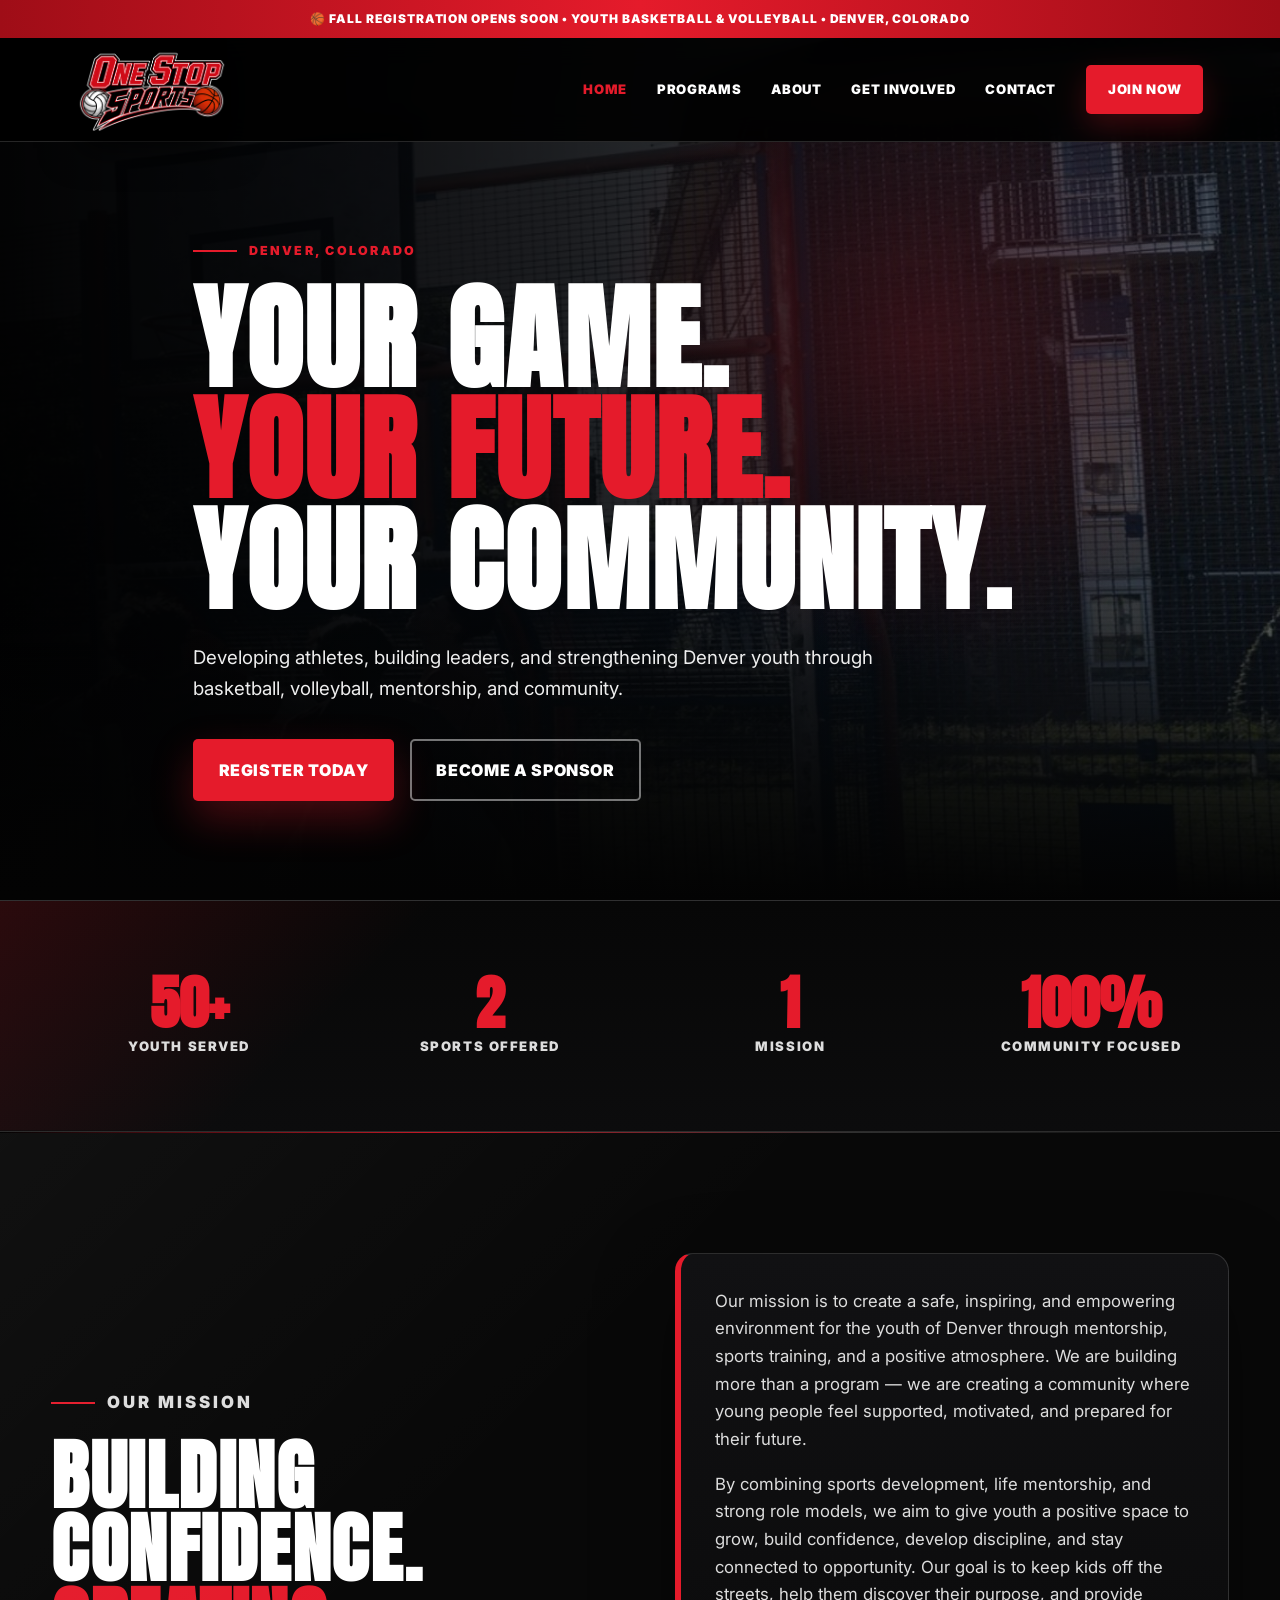
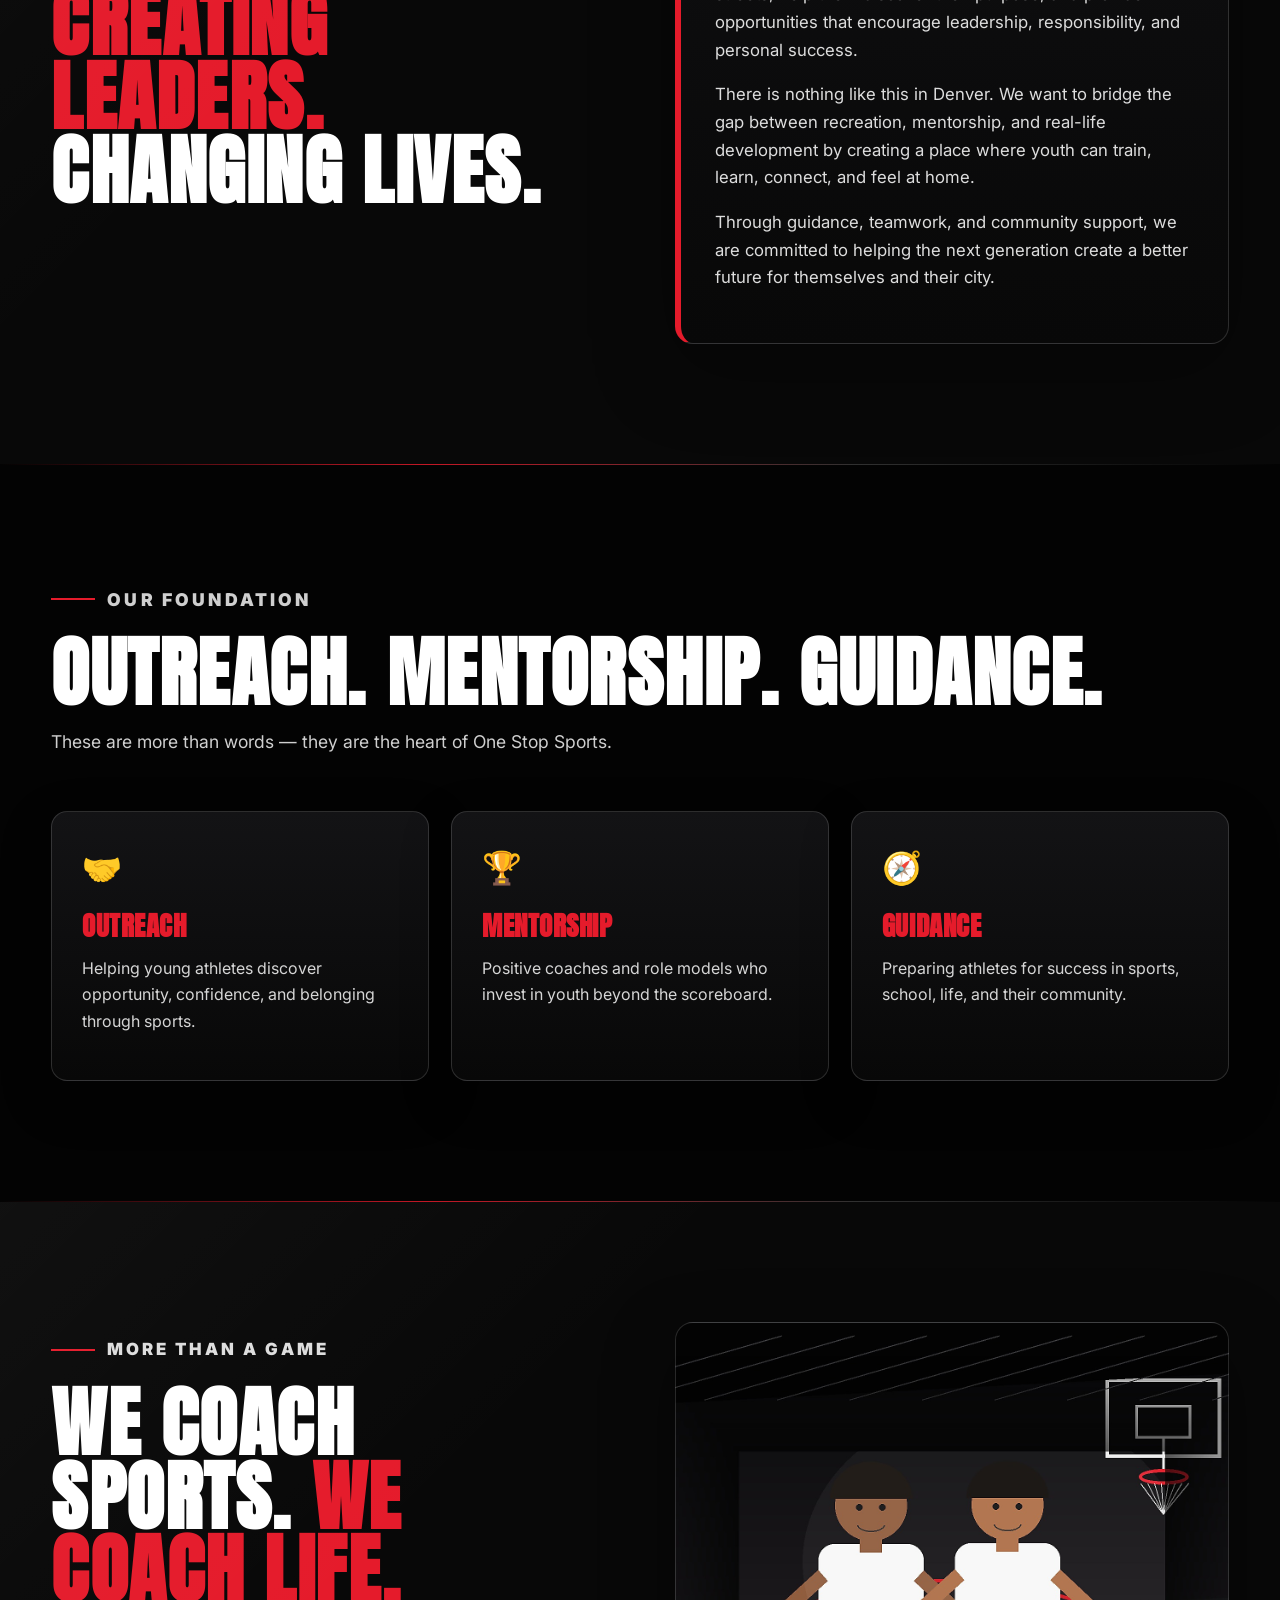
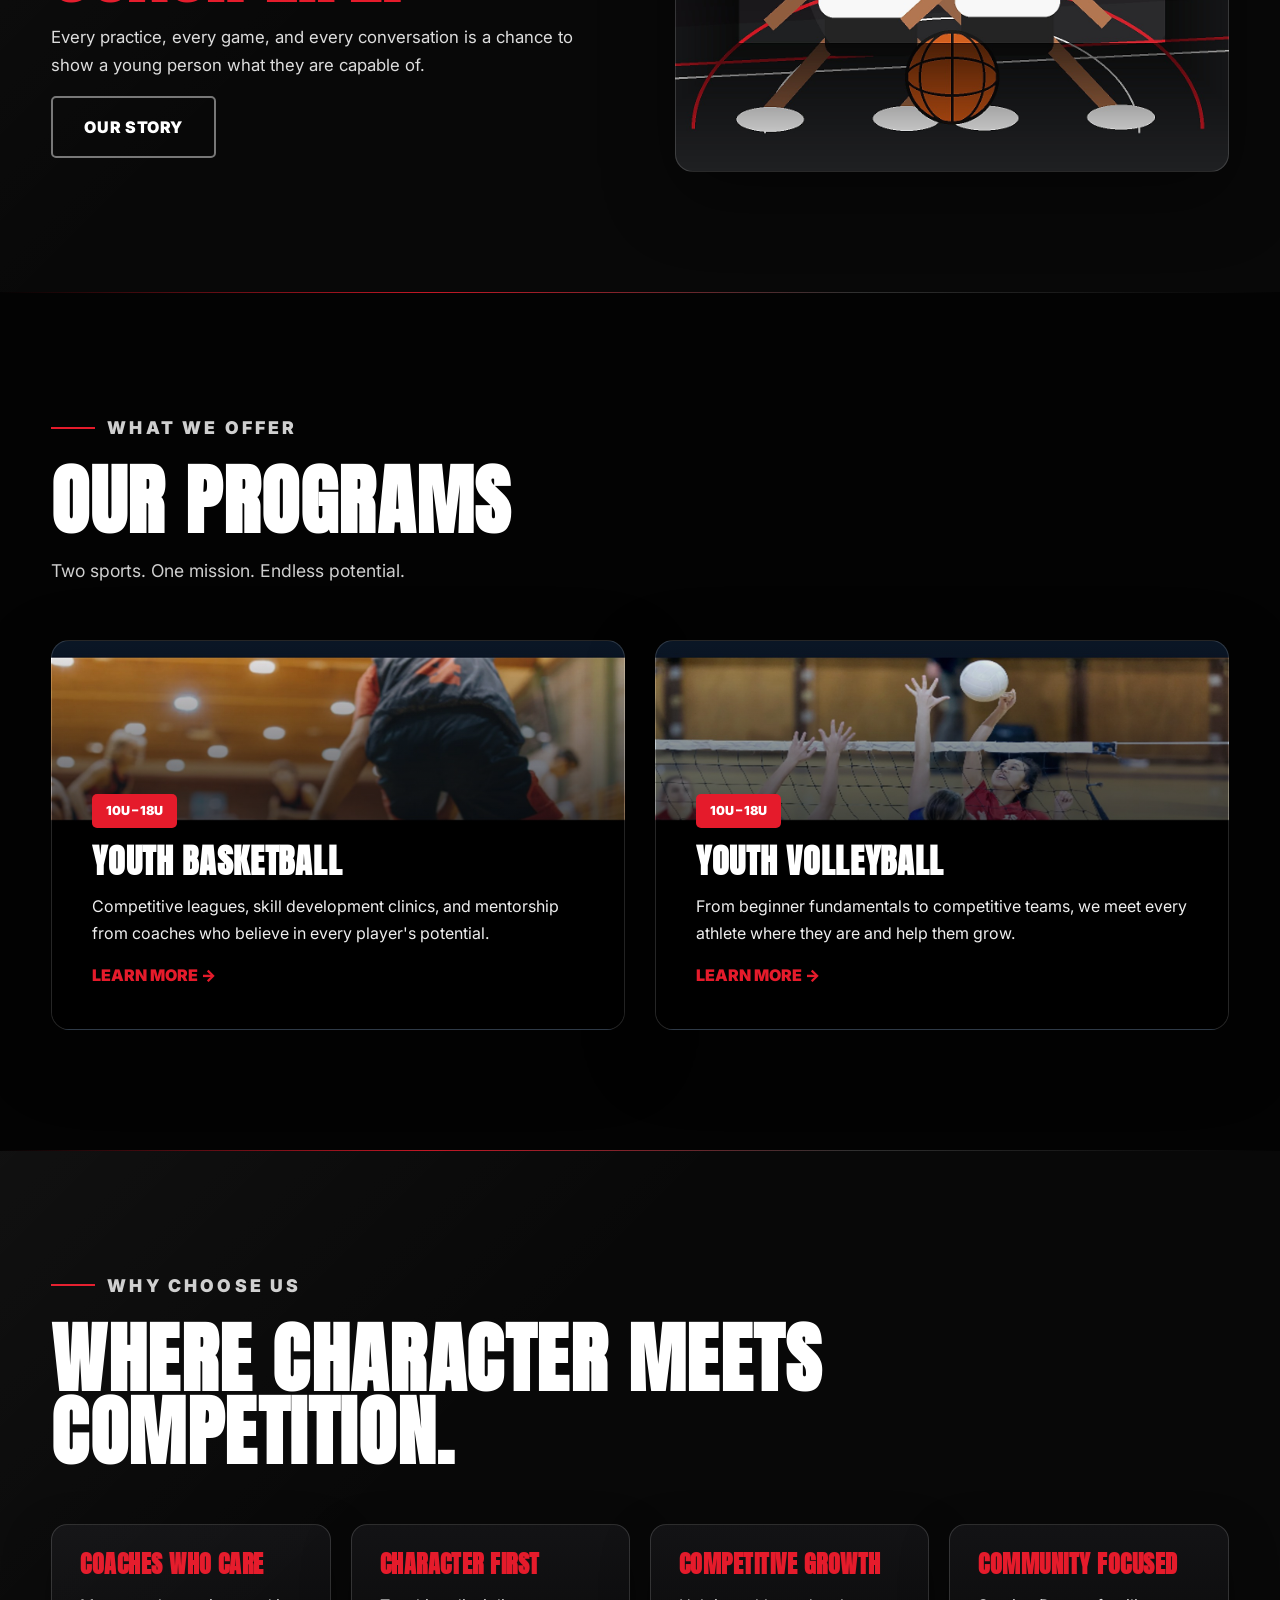
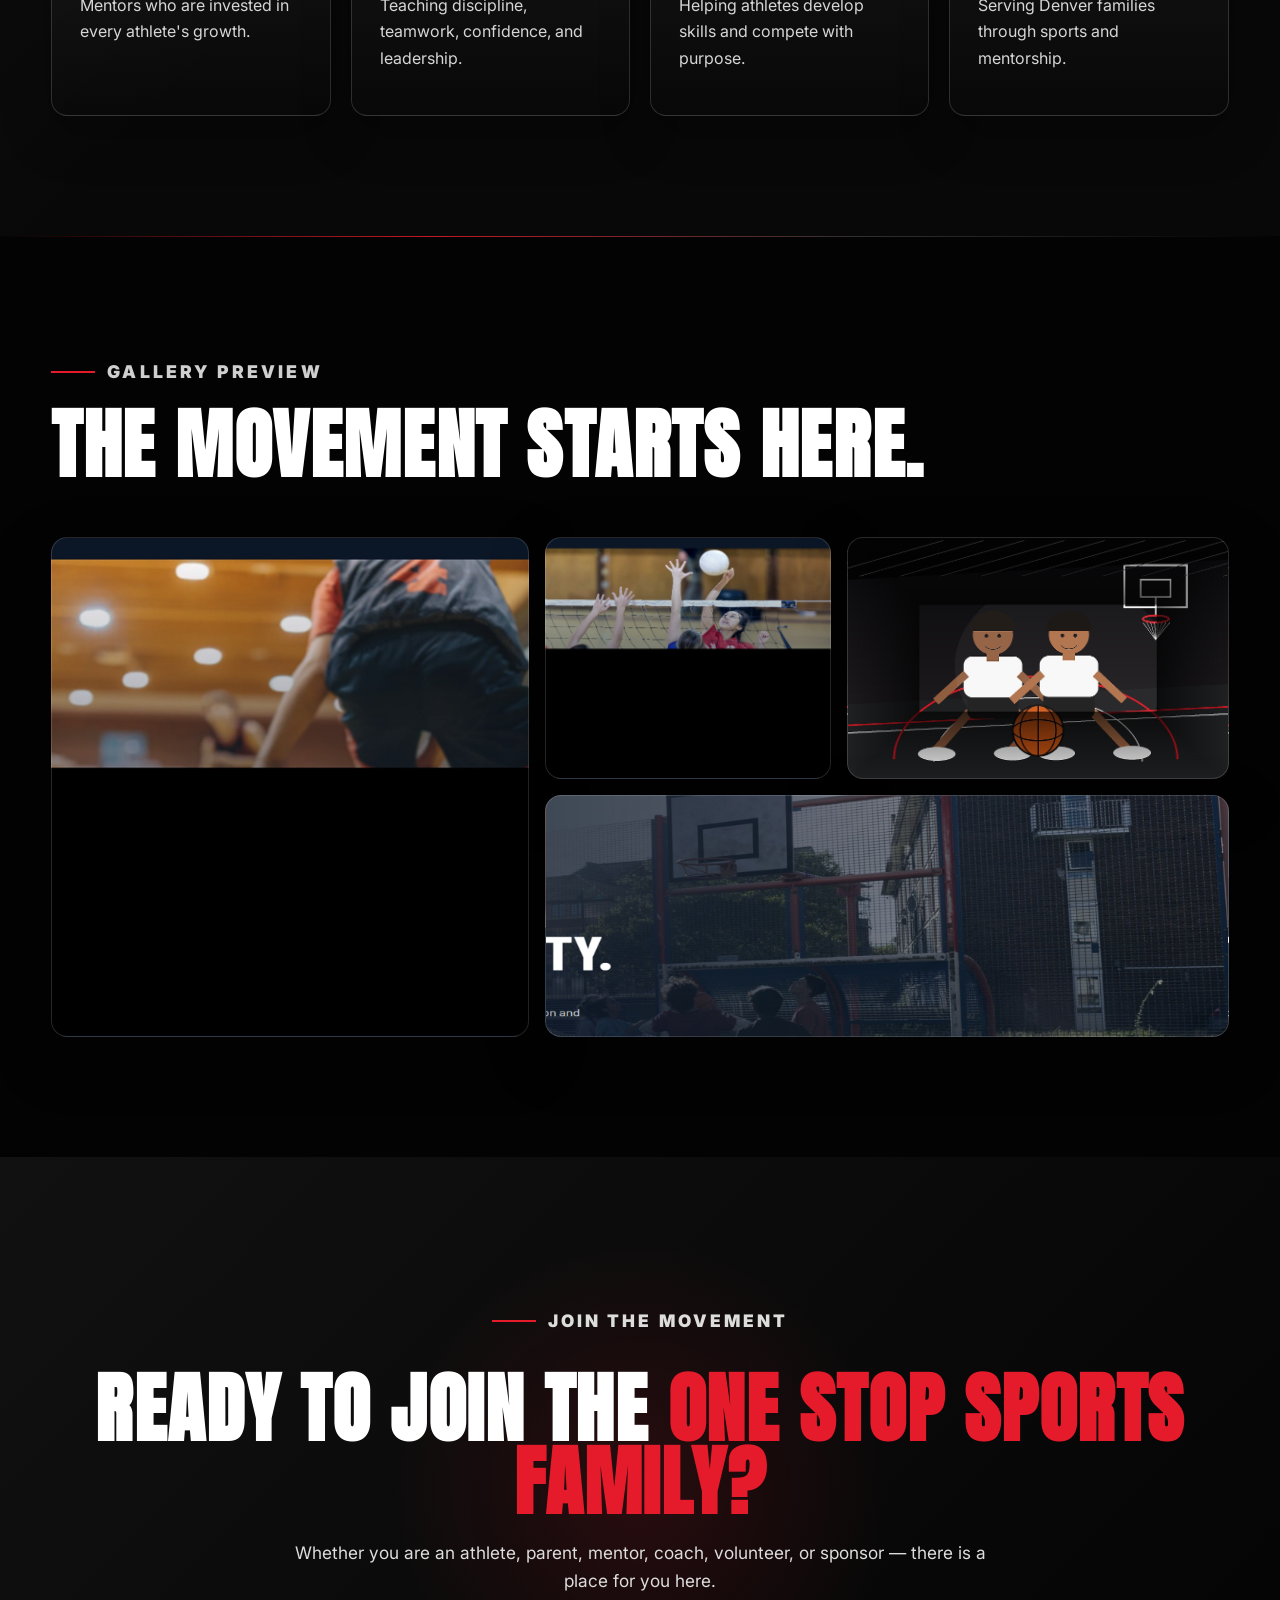
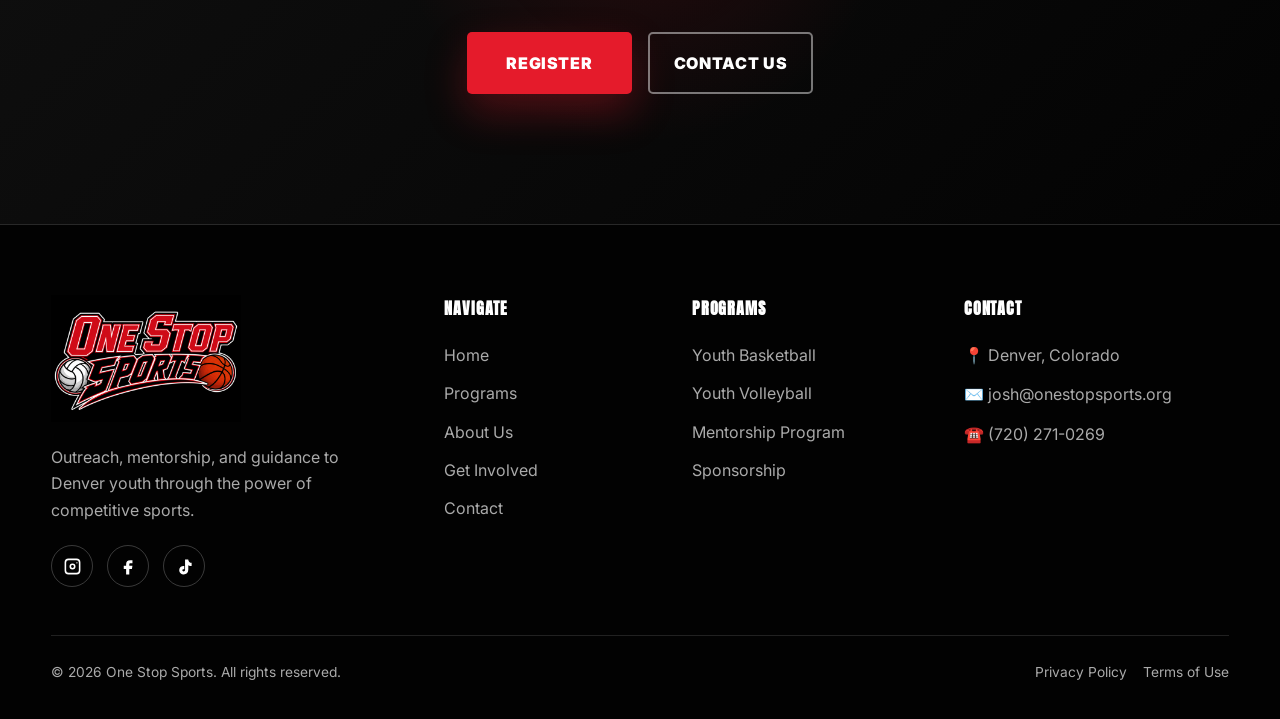
==== index.html @ 7d8856ba "Add files via upload" ====
<!doctype html><html lang="en"><head><meta charset="utf-8"><meta name="viewport" content="width=device-width,initial-scale=1"><title>One Stop Sports | Denver Youth Basketball & Volleyball</title><meta name="description" content="One Stop Sports empowers Denver youth through basketball, volleyball, mentorship, and community."><link rel="stylesheet" href="css/styles.css"></head><body><div class="announce">🏀 Fall registration opens soon • Youth basketball & volleyball • Denver, Colorado</div>
<header class="header"><a class="logo" href="index.html"><img src="./assets/logo.png" alt="One Stop Sports logo"></a><button class="menu" aria-label="Open menu">☰</button><nav class="nav"><a class="active" href="index.html">Home</a><a class="" href="programs.html">Programs</a><a class="" href="about.html">About</a><a class="" href="get-involved.html">Get Involved</a><a class="" href="contact.html">Contact</a><a class="join" href="get-involved.html">Join Now</a></nav></header><main>
<section class="hero"><div class="container hero-content reveal"><p class="eyebrow">Denver, Colorado</p><h1>Your Game.<br><span>Your Future.</span><br>Your Community.</h1><p class="lead">Developing athletes, building leaders, and strengthening Denver youth through basketball, volleyball, mentorship, and community.</p><div class="btns"><a class="btn red" href="get-involved.html">Register Today</a><a class="btn dark" href="get-involved.html">Become a Sponsor</a></div></div></section>
<section class="depth-band"><div class="container stats-grid"><div class="stat"><strong>50+</strong><span>Youth Served</span></div><div class="stat"><strong>2</strong><span>Sports Offered</span></div><div class="stat"><strong>1</strong><span>Mission</span></div><div class="stat"><strong>100%</strong><span>Community Focused</span></div></div></section><div class="section-divider"></div>
<section class="section alt"><div class="container split"><div class="reveal"><p class="eyebrow">Our Mission</p><h2>Building confidence. <span>Creating leaders.</span> Changing lives.</h2></div><div class="mission-box reveal"><p>Our mission is to create a safe, inspiring, and empowering environment for the youth of Denver through mentorship, sports training, and a positive atmosphere. We are building more than a program — we are creating a community where young people feel supported, motivated, and prepared for their future.</p><p>By combining sports development, life mentorship, and strong role models, we aim to give youth a positive space to grow, build confidence, develop discipline, and stay connected to opportunity. Our goal is to keep kids off the streets, help them discover their purpose, and provide opportunities that encourage leadership, responsibility, and personal success.</p><p>There is nothing like this in Denver. We want to bridge the gap between recreation, mentorship, and real-life development by creating a place where youth can train, learn, connect, and feel at home.</p><p>Through guidance, teamwork, and community support, we are committed to helping the next generation create a better future for themselves and their city.</p></div></div></section><div class="section-divider"></div>
<section class="section"><div class="container"><div class="section-head reveal"><p class="eyebrow">Our Foundation</p><h2>Outreach. Mentorship. Guidance.</h2><p>These are more than words — they are the heart of One Stop Sports.</p></div><div class="values"><div class="value reveal"><div class="icon">🤝</div><h3>Outreach</h3><p>Helping young athletes discover opportunity, confidence, and belonging through sports.</p></div><div class="value reveal"><div class="icon">🏆</div><h3>Mentorship</h3><p>Positive coaches and role models who invest in youth beyond the scoreboard.</p></div><div class="value reveal"><div class="icon">🧭</div><h3>Guidance</h3><p>Preparing athletes for success in sports, school, life, and their community.</p></div></div></div></section><div class="section-divider"></div>
<section class="section alt"><div class="container split"><div class="reveal"><p class="eyebrow">More Than A Game</p><h2>We coach sports. <span>We coach life.</span></h2><p>Every practice, every game, and every conversation is a chance to show a young person what they are capable of.</p><a class="btn dark" href="about.html">Our Story</a></div><div class="photo-wrap reveal"><div class="photo"></div></div></div></section><div class="section-divider"></div>
<section class="section"><div class="container"><div class="section-head reveal"><p class="eyebrow">What We Offer</p><h2>Our Programs</h2><p>Two sports. One mission. Endless potential.</p></div><div class="cards"><article class="card basketball reveal"><div class="card-content"><span class="badge">10U – 18U</span><h3>Youth Basketball</h3><p>Competitive leagues, skill development clinics, and mentorship from coaches who believe in every player's potential.</p><a href="programs.html">Learn More →</a></div></article><article class="card volleyball reveal"><div class="card-content"><span class="badge">10U – 18U</span><h3>Youth Volleyball</h3><p>From beginner fundamentals to competitive teams, we meet every athlete where they are and help them grow.</p><a href="programs.html">Learn More →</a></div></article></div></div></section><div class="section-divider"></div>
<section class="section alt"><div class="container"><div class="section-head reveal"><p class="eyebrow">Why Choose Us</p><h2>Where character meets competition.</h2></div><div class="grid4"><div class="info reveal"><h3>Coaches Who Care</h3><p>Mentors who are invested in every athlete's growth.</p></div><div class="info reveal"><h3>Character First</h3><p>Teaching discipline, teamwork, confidence, and leadership.</p></div><div class="info reveal"><h3>Competitive Growth</h3><p>Helping athletes develop skills and compete with purpose.</p></div><div class="info reveal"><h3>Community Focused</h3><p>Serving Denver families through sports and mentorship.</p></div></div></div></section><div class="section-divider"></div>
<section class="section"><div class="container"><div class="section-head reveal"><p class="eyebrow">Gallery Preview</p><h2>The movement starts here.</h2></div><div class="gallery reveal"><div></div><div></div><div></div><div></div></div></div></section>
<section class="cta"><div class="container reveal"><p class="eyebrow" style="justify-content:center">Join The Movement</p><h2>Ready to join the <span>One Stop Sports family?</span></h2><p>Whether you are an athlete, parent, mentor, coach, volunteer, or sponsor — there is a place for you here.</p><div class="btns" style="justify-content:center"><a class="btn red" href="get-involved.html">Register</a><a class="btn dark" href="contact.html">Contact Us</a></div></div></section>
</main><footer><div class="container"><div class="footer-top"><div><img class="footer-logo" src="./assets/logo.png" alt="One Stop Sports logo"><p>Outreach, mentorship, and guidance to Denver youth through the power of competitive sports.</p><div class="socials"><a href="#" aria-label="Instagram"><svg viewBox="0 0 24 24"><path d="M7 2h10a5 5 0 0 1 5 5v10a5 5 0 0 1-5 5H7a5 5 0 0 1-5-5V7a5 5 0 0 1 5-5zm0 2a3 3 0 0 0-3 3v10a3 3 0 0 0 3 3h10a3 3 0 0 0 3-3V7a3 3 0 0 0-3-3H7zm5 4.2A3.8 3.8 0 1 1 12 15.8 3.8 3.8 0 0 1 12 8.2zm0 2A1.8 1.8 0 1 0 12 13.8 1.8 1.8 0 0 0 12 10.2zM17.6 6.5a.9.9 0 1 1-.9.9.9.9 0 0 1 .9-.9z"/></svg></a><a href="#" aria-label="Facebook"><svg viewBox="0 0 24 24"><path d="M14 8h3V4h-3c-3.3 0-5 2-5 5v2H6v4h3v7h4v-7h3.3l.7-4h-4V9c0-.7.3-1 1-1z"/></svg></a><a href="#" aria-label="TikTok"><svg viewBox="0 0 24 24"><path d="M16.7 3c.4 2.6 1.9 4.1 4.3 4.4v4.1a8.6 8.6 0 0 1-4.2-1.1v5.8c0 3.7-2.5 5.8-5.8 5.8-3.1 0-5.7-2.1-5.7-5.3 0-3.6 3-5.6 6.4-5.2v4.1c-1.3-.4-2.4.2-2.4 1.2 0 .9.7 1.4 1.6 1.4 1 0 1.8-.5 1.8-2.1V3h4z"/></svg></a></div></div><div><h4 class="footer-title">Navigate</h4><div class="footer-links"><a href="index.html">Home</a><a href="programs.html">Programs</a><a href="about.html">About Us</a><a href="get-involved.html">Get Involved</a><a href="contact.html">Contact</a></div></div><div><h4 class="footer-title">Programs</h4><div class="footer-links"><a href="programs.html">Youth Basketball</a><a href="programs.html">Youth Volleyball</a><a href="programs.html">Mentorship Program</a><a href="get-involved.html">Sponsorship</a></div></div><div class="footer-contact"><h4 class="footer-title">Contact</h4><p>📍 Denver, Colorado</p><p>✉️ <a href="mailto:josh@onestopsports.org">josh@onestopsports.org</a></p><p>☎️ <a href="tel:7202710269">(720) 271-0269</a></p></div></div><div class="footer-bottom"><span>© 2026 One Stop Sports. All rights reserved.</span><span>Privacy Policy &nbsp;&nbsp; Terms of Use</span></div></div></footer><script src="js/main.js"></script></body></html>
---- css/styles.css ----
@import url('https://fonts.googleapis.com/css2?family=Anton&family=Inter:wght@400;500;700;800;900&display=swap');
:root{--black:#030303;--deep:#070707;--panel:#101011;--red:#e51b2b;--red-dark:#9f0d17;--white:#fff;--muted:#cfcfcf;--line:rgba(255,255,255,.15)}
*{box-sizing:border-box}html{scroll-behavior:smooth}body{margin:0;background:var(--black);color:var(--white);font-family:Inter,Arial,sans-serif;line-height:1.65}a{text-decoration:none;color:inherit}img{max-width:100%;display:block}.container{width:min(1180px,92%);margin:auto}
.announce{position:fixed;top:0;left:0;right:0;z-index:120;height:38px;background:linear-gradient(90deg,var(--red-dark),var(--red),var(--red-dark));color:#fff;display:flex;align-items:center;justify-content:center;font-weight:900;text-transform:uppercase;font-size:.75rem;letter-spacing:.08em}
.header{position:fixed;top:38px;left:0;right:0;z-index:100;min-height:104px;display:flex;align-items:center;justify-content:space-between;padding:0 6%;background:rgba(0,0,0,.90);border-bottom:1px solid var(--line);backdrop-filter:blur(14px)}
.logo img{height:100px;width:auto;object-fit:contain;filter:drop-shadow(0 8px 18px rgba(0,0,0,.75))}.nav{display:flex;gap:30px;align-items:center;text-transform:uppercase;font-weight:900;font-size:.82rem;letter-spacing:.05em}.nav a:hover,.nav a.active{color:var(--red)}.nav .join{background:var(--red);padding:14px 22px;border-radius:5px;color:#fff;box-shadow:0 12px 30px rgba(229,27,43,.25)}.nav .join:hover{background:#fff;color:#000}.menu{display:none;background:transparent;color:#fff;border:0;font-size:32px}
.hero{min-height:100vh;position:relative;display:flex;align-items:center;overflow:hidden;background:linear-gradient(90deg,rgba(0,0,0,.96) 0%,rgba(0,0,0,.74) 43%,rgba(0,0,0,.30) 100%),url('../assets/hero.jpg') center/cover;padding-top:142px}.hero:after{content:"";position:absolute;left:0;right:0;bottom:0;height:34%;background:linear-gradient(transparent,#030303)}.hero:before{content:"";position:absolute;inset:0;background:radial-gradient(circle at 72% 38%,rgba(229,27,43,.18),transparent 30%)}.hero-content{position:relative;z-index:1;max-width:895px}
.eyebrow{display:flex;align-items:center;gap:12px;color:var(--red);font-weight:900;letter-spacing:.18em;text-transform:uppercase;font-size:.78rem;margin:0 0 22px}.eyebrow:before{content:"";width:44px;height:2px;background:var(--red)}h1,h2,h3{font-family:Anton,Impact,sans-serif;text-transform:uppercase;line-height:.96;margin:0;letter-spacing:.02em}h1{font-size:clamp(4.2rem,9vw,9rem)}h1 span,h2 span{color:var(--red)}h2{font-size:clamp(3rem,6vw,5.6rem)}h3{font-size:2.15rem}.lead{font-size:1.17rem;color:#eee;max-width:680px;margin:28px 0 34px}
.btns{display:flex;gap:16px;flex-wrap:wrap}.btn{display:inline-flex;align-items:center;justify-content:center;text-transform:uppercase;font-weight:900;letter-spacing:.04em;padding:16px 24px;border-radius:5px;border:2px solid transparent;min-width:165px;transition:.22s}.btn.red{background:var(--red);box-shadow:0 18px 42px rgba(229,27,43,.30)}.btn.red:hover{background:white;color:black;transform:translateY(-3px)}.btn.dark{border-color:rgba(255,255,255,.45)}.btn.dark:hover{border-color:var(--red);color:var(--red)}
.depth-band{position:relative;padding:72px 0;background:linear-gradient(180deg,#070707,#0c0c0d);border-top:1px solid var(--line);border-bottom:1px solid var(--line)}.depth-band:before{content:"";position:absolute;left:0;top:0;width:35%;height:100%;background:linear-gradient(135deg,rgba(229,27,43,.16),transparent 65%);clip-path:polygon(0 0,100% 0,72% 100%,0 100%)}.stats-grid{position:relative;display:grid;grid-template-columns:repeat(4,1fr);gap:25px;text-align:center}.stat strong{display:block;color:var(--red);font-family:Anton;font-size:3.7rem;line-height:1}.stat span{text-transform:uppercase;letter-spacing:.12em;font-size:.82rem;font-weight:900;color:#ddd}
.section{position:relative;padding:120px 0}.section.alt{background:#080808}.section.alt:before{content:"";position:absolute;inset:0;background:linear-gradient(135deg,rgba(255,255,255,.035),transparent 38%);pointer-events:none}.section-divider{height:1px;background:linear-gradient(90deg,transparent,rgba(229,27,43,.85),rgba(255,255,255,.18),transparent)}.section-head{margin-bottom:55px}.section-head p{color:var(--muted);font-size:1.1rem}
.mission-box{background:linear-gradient(180deg,#111113,#080808);border:1px solid var(--line);border-left:6px solid var(--red);border-radius:18px;padding:34px;box-shadow:0 25px 80px rgba(0,0,0,.35)}.mission-box p{color:#e6e6e6;margin-top:0}
.values{display:grid;grid-template-columns:repeat(3,1fr);gap:22px}.value{background:linear-gradient(180deg,#131315,#080808);border:1px solid var(--line);border-radius:16px;padding:30px;box-shadow:0 18px 50px rgba(0,0,0,.32);transition:.22s}.value:hover{transform:translateY(-6px);border-color:rgba(229,27,43,.6)}.value .icon{font-size:2rem;margin-bottom:18px}.value h3{font-size:1.7rem;color:var(--red)}.value p{color:#d6d6d6}
.cards{display:grid;grid-template-columns:repeat(2,1fr);gap:30px}.card{min-height:390px;border-radius:18px;overflow:hidden;position:relative;display:flex;align-items:flex-end;border:1px solid var(--line);background-size:cover;background-position:center;transition:.25s;box-shadow:0 24px 70px rgba(0,0,0,.35)}.card:hover{transform:translateY(-8px)}.card:after{content:"";position:absolute;inset:0;background:linear-gradient(180deg,rgba(0,0,0,.05),rgba(0,0,0,.90))}.card-content{position:relative;z-index:1;padding:40px}.badge{display:inline-block;background:var(--red);border-radius:5px;padding:7px 14px;font-weight:900;font-size:.78rem;margin-bottom:16px}.card p{color:#eee}.card a{color:var(--red);font-weight:900;text-transform:uppercase}.basketball{background-image:url('../assets/basketball.jpg')}.volleyball{background-image:url('../assets/volleyball.jpg')}
.split{display:grid;grid-template-columns:1fr 1fr;gap:70px;align-items:center}.split p{color:#ddd;font-size:1.05rem}.photo{min-height:450px;border-radius:18px;border:1px solid var(--line);background:url('../assets/mentorship-youth.jpg') center/cover;box-shadow:0 24px 70px rgba(0,0,0,.42)}.photo-wrap{position:relative}.photo-wrap:before{content:"";position:absolute;inset:-18px 18px 18px -18px;border:2px solid rgba(229,27,43,.45);border-radius:18px;z-index:-1}.grid4{display:grid;grid-template-columns:repeat(4,1fr);gap:20px}.info{background:linear-gradient(180deg,#131315,#080808);border:1px solid var(--line);border-radius:16px;padding:28px;box-shadow:0 18px 50px rgba(0,0,0,.32)}.info h3{font-size:1.5rem;color:var(--red)}.info p{color:#d6d6d6}
.gallery{display:grid;grid-template-columns:1.25fr .75fr 1fr;gap:16px}.gallery div{min-height:240px;background-size:cover;background-position:center;border-radius:16px;border:1px solid var(--line);box-shadow:0 20px 55px rgba(0,0,0,.35)}.gallery div:nth-child(1){background-image:url('../assets/gallery-1.jpg');grid-row:span 2;min-height:500px}.gallery div:nth-child(2){background-image:url('../assets/gallery-2.jpg')}.gallery div:nth-child(3){background-image:url('../assets/gallery-3.jpg')}.gallery div:nth-child(4){background-image:url('../assets/gallery-4.jpg');grid-column:span 2}
.cta{text-align:center;padding:130px 0;background:radial-gradient(circle at 50% 50%,rgba(229,27,43,.14),transparent 35%),linear-gradient(135deg,#111,#030303)}.cta p{max-width:720px;margin:20px auto 36px;color:#ddd;font-size:1.08rem}.contact-grid{display:grid;grid-template-columns:1.1fr .9fr;gap:42px}.contact-card{background:#101010;border:1px solid var(--line);border-radius:16px;padding:34px}.contact-card a{color:var(--red)}
footer{background:#020202;border-top:1px solid var(--line);padding:70px 0 35px;color:#aaa}.footer-top{display:grid;grid-template-columns:1.4fr .8fr .9fr 1.1fr;gap:55px;align-items:start}.footer-logo{width:190px;margin-bottom:22px}.footer-title{font-family:Anton;text-transform:uppercase;color:#fff;letter-spacing:.06em;margin:0 0 20px}.footer-links{display:grid;gap:12px}.footer-links a:hover{color:var(--red)}.socials{display:flex;gap:14px;margin-top:22px}.socials a{width:42px;height:42px;border:1px solid rgba(255,255,255,.22);border-radius:50%;display:grid;place-items:center;color:#fff;transition:.2s}.socials a:hover{background:var(--red);border-color:var(--red);transform:translateY(-3px)}.socials svg{width:19px;height:19px;fill:currentColor}.footer-contact p{margin:0 0 13px}.footer-bottom{border-top:1px solid rgba(255,255,255,.12);margin-top:48px;padding-top:25px;display:flex;justify-content:space-between;gap:20px;flex-wrap:wrap;font-size:.86rem}
.page-hero{padding:210px 0 95px;background:linear-gradient(135deg,#0b0b0c,#030303);border-bottom:1px solid var(--line)}.page-hero p{color:#ddd;max-width:760px}.reveal{opacity:0;transform:translateY(28px);transition:.7s}.reveal.show{opacity:1;transform:none}
@media(max-width:950px){.announce{font-size:.63rem;padding:0 10px;text-align:center}.header{top:38px;height:90px;min-height:90px;padding:0 5%}.logo img{height:82px}.menu{display:block}.nav{display:none;position:absolute;top:90px;left:0;right:0;background:#050505;border-bottom:1px solid var(--line);padding:24px 6%;flex-direction:column;align-items:flex-start}.nav.open{display:flex}h1{font-size:4rem}.hero{min-height:92vh;padding-top:128px}.hero-content{padding-top:30px}.stats-grid,.cards,.split,.values,.grid4,.contact-grid,.footer-top,.gallery{grid-template-columns:1fr}.gallery div:nth-child(1),.gallery div:nth-child(4){grid-row:auto;grid-column:auto;min-height:260px}.section{padding:86px 0}.footer-top{gap:32px}.footer-logo{width:170px}}
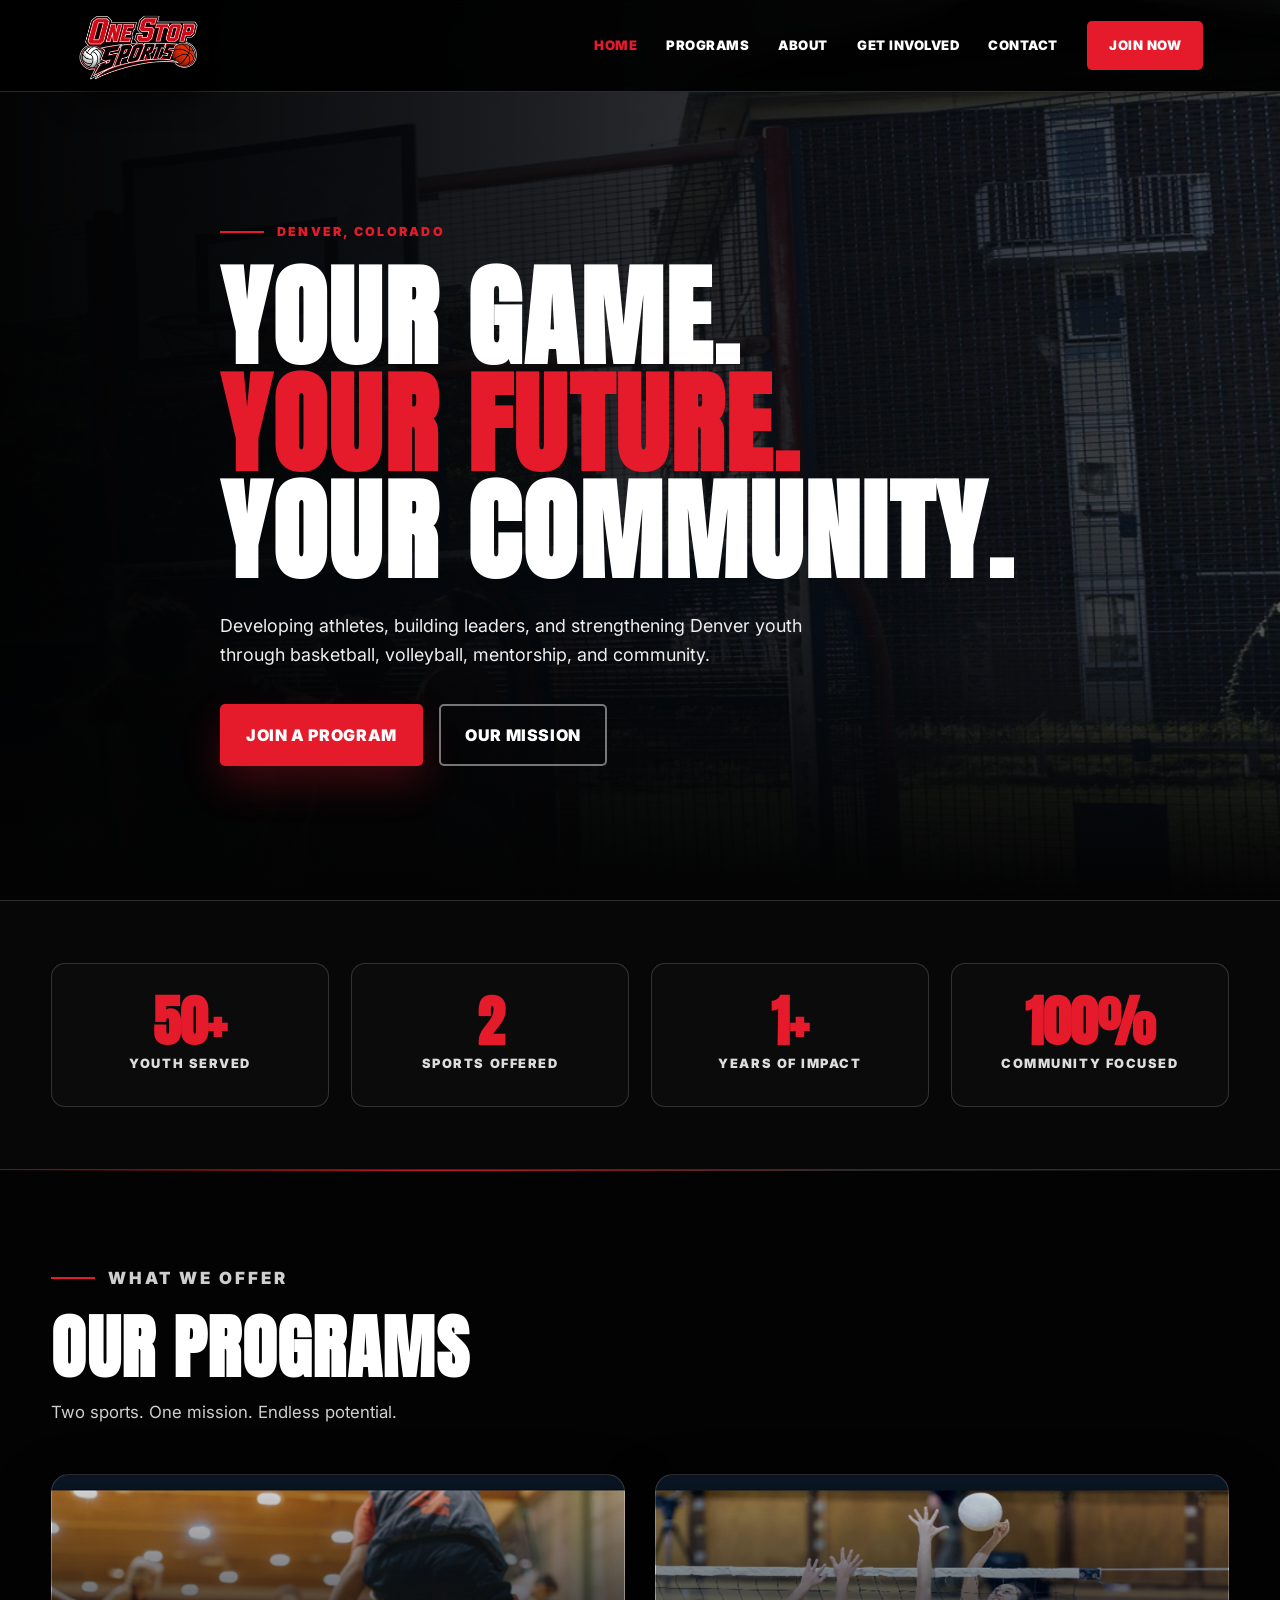
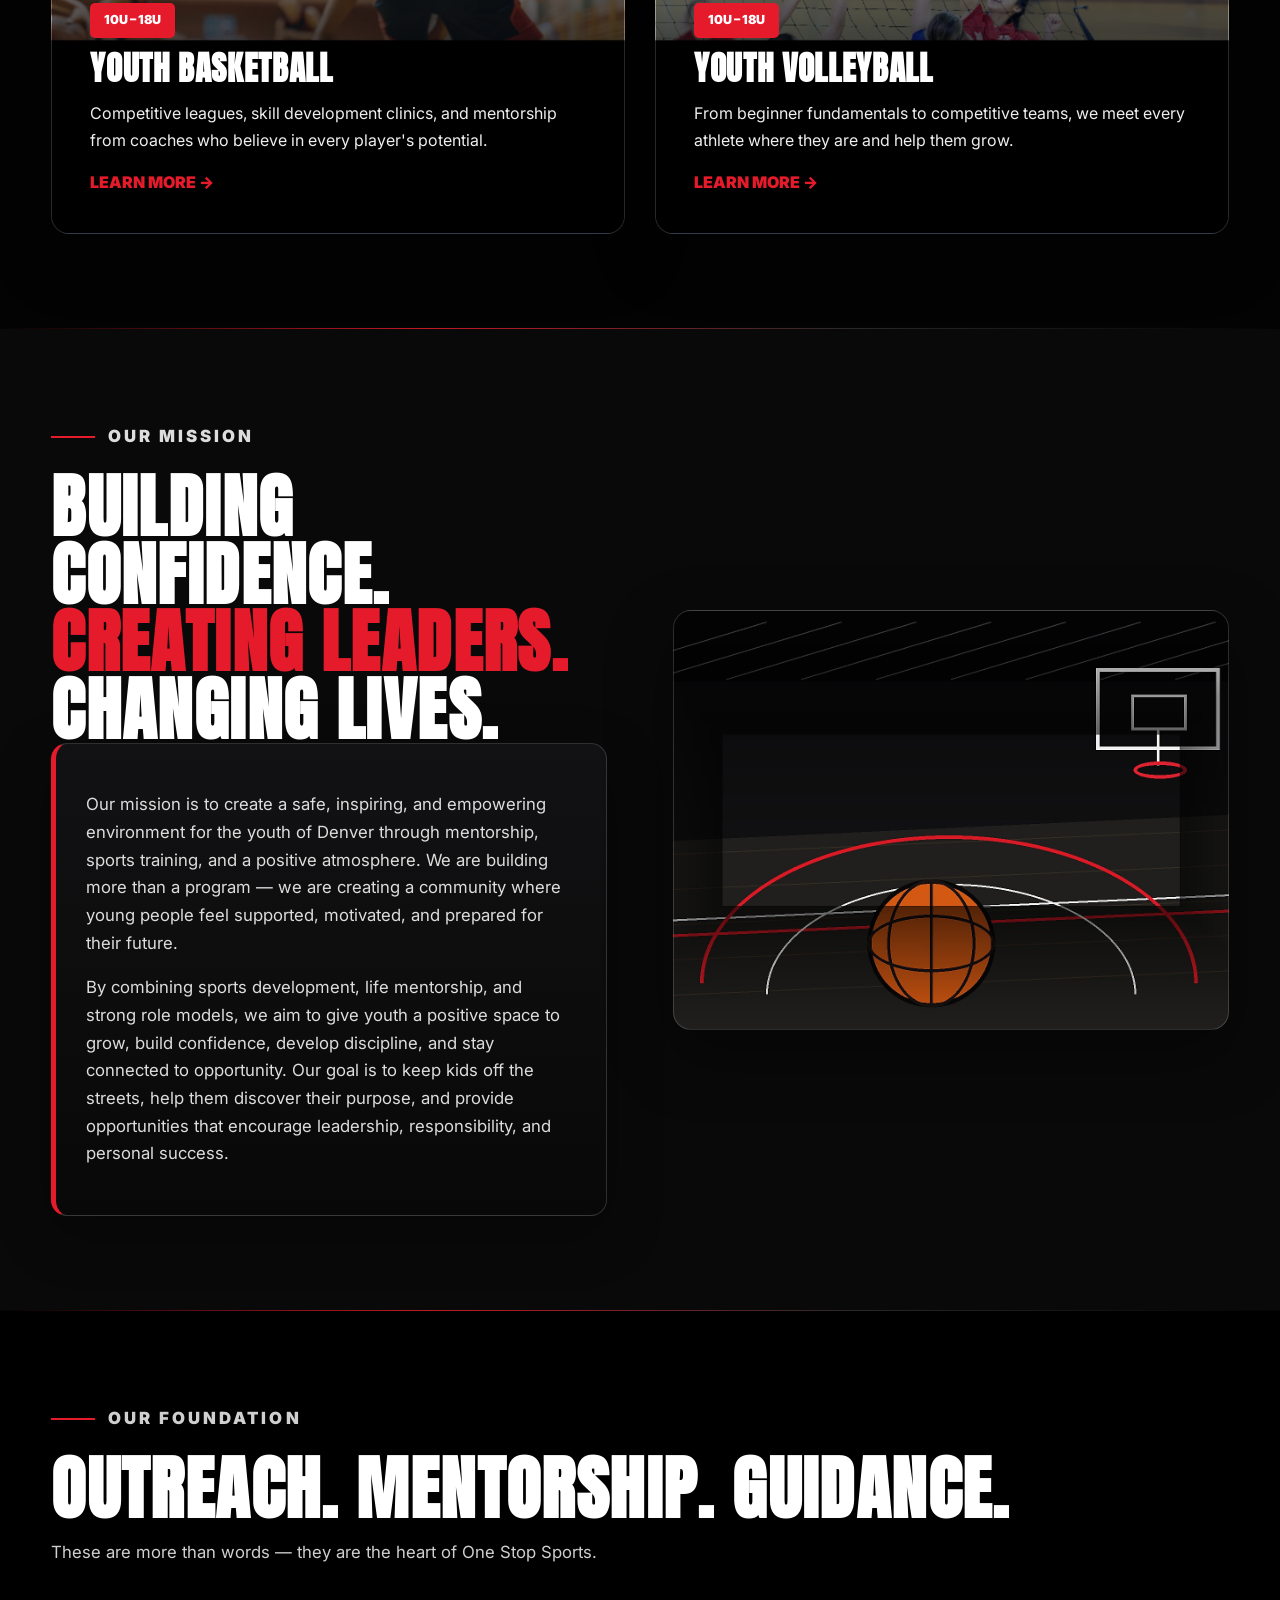
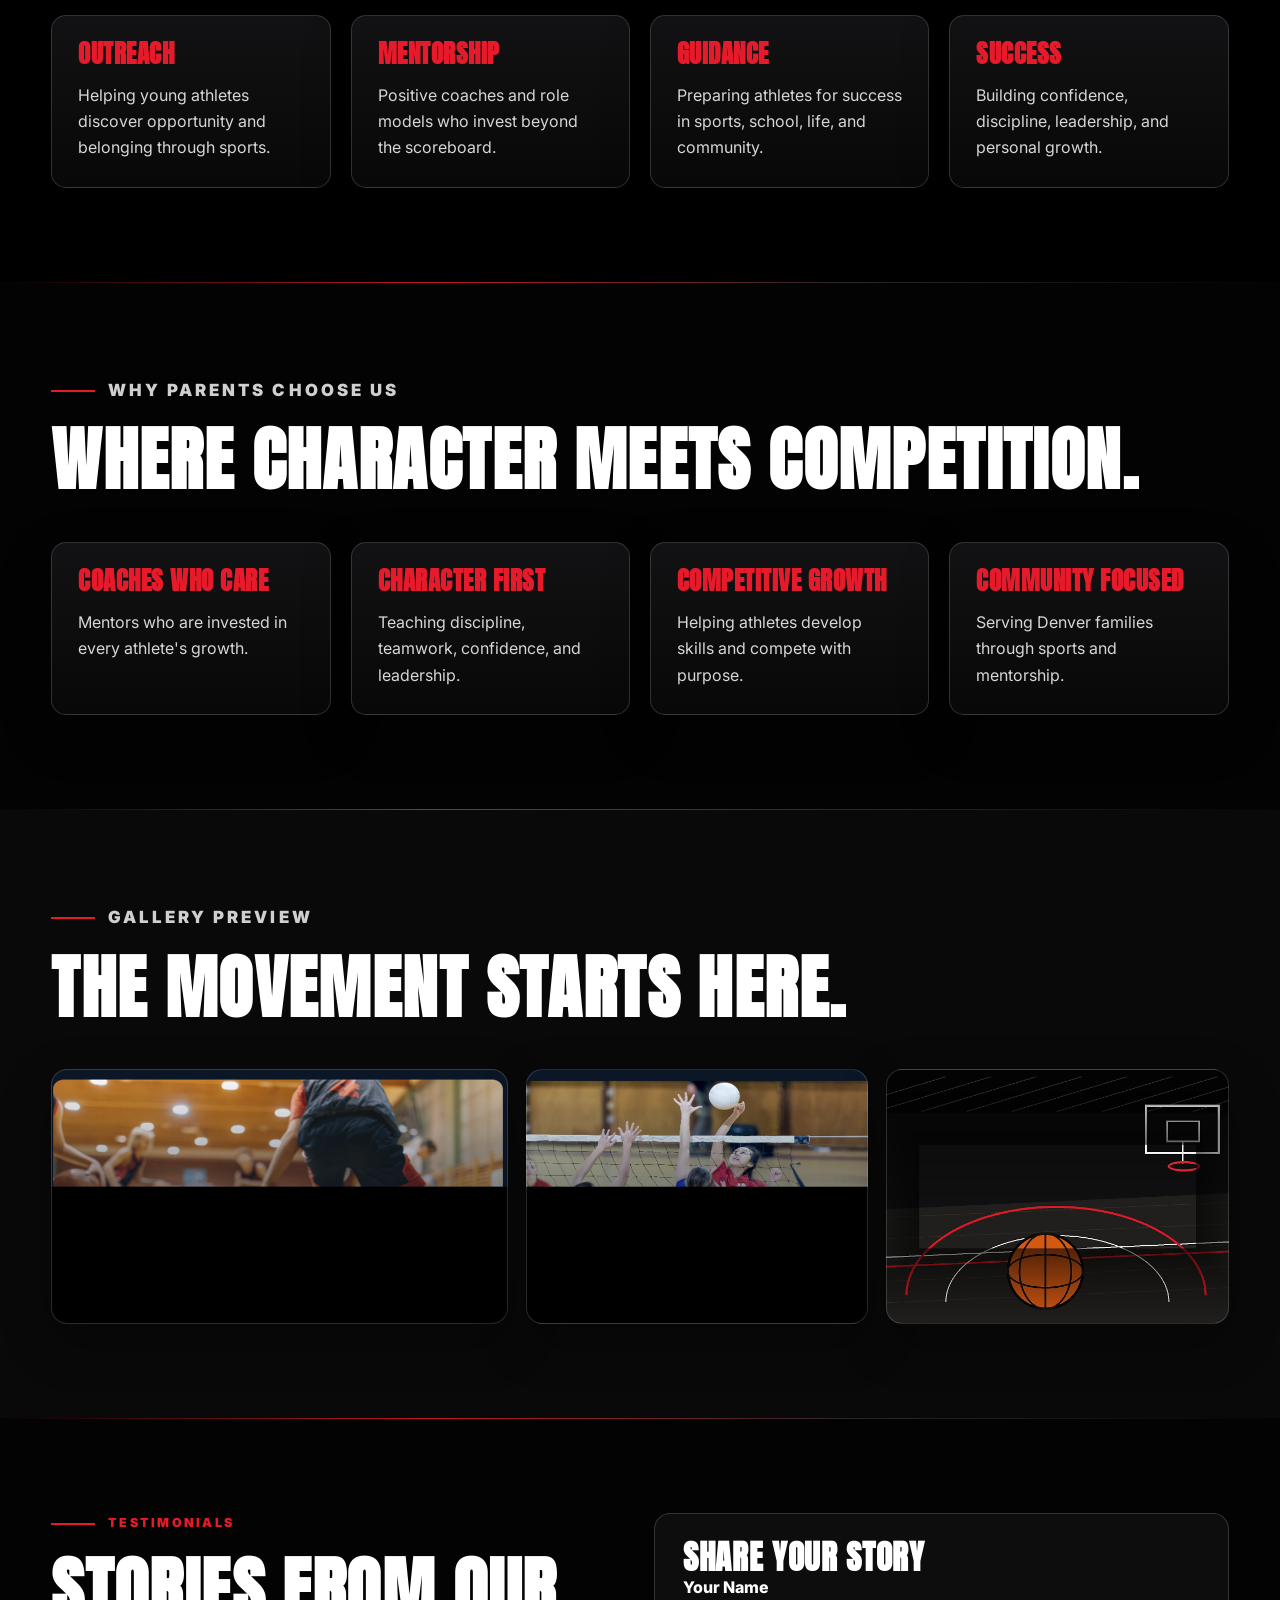
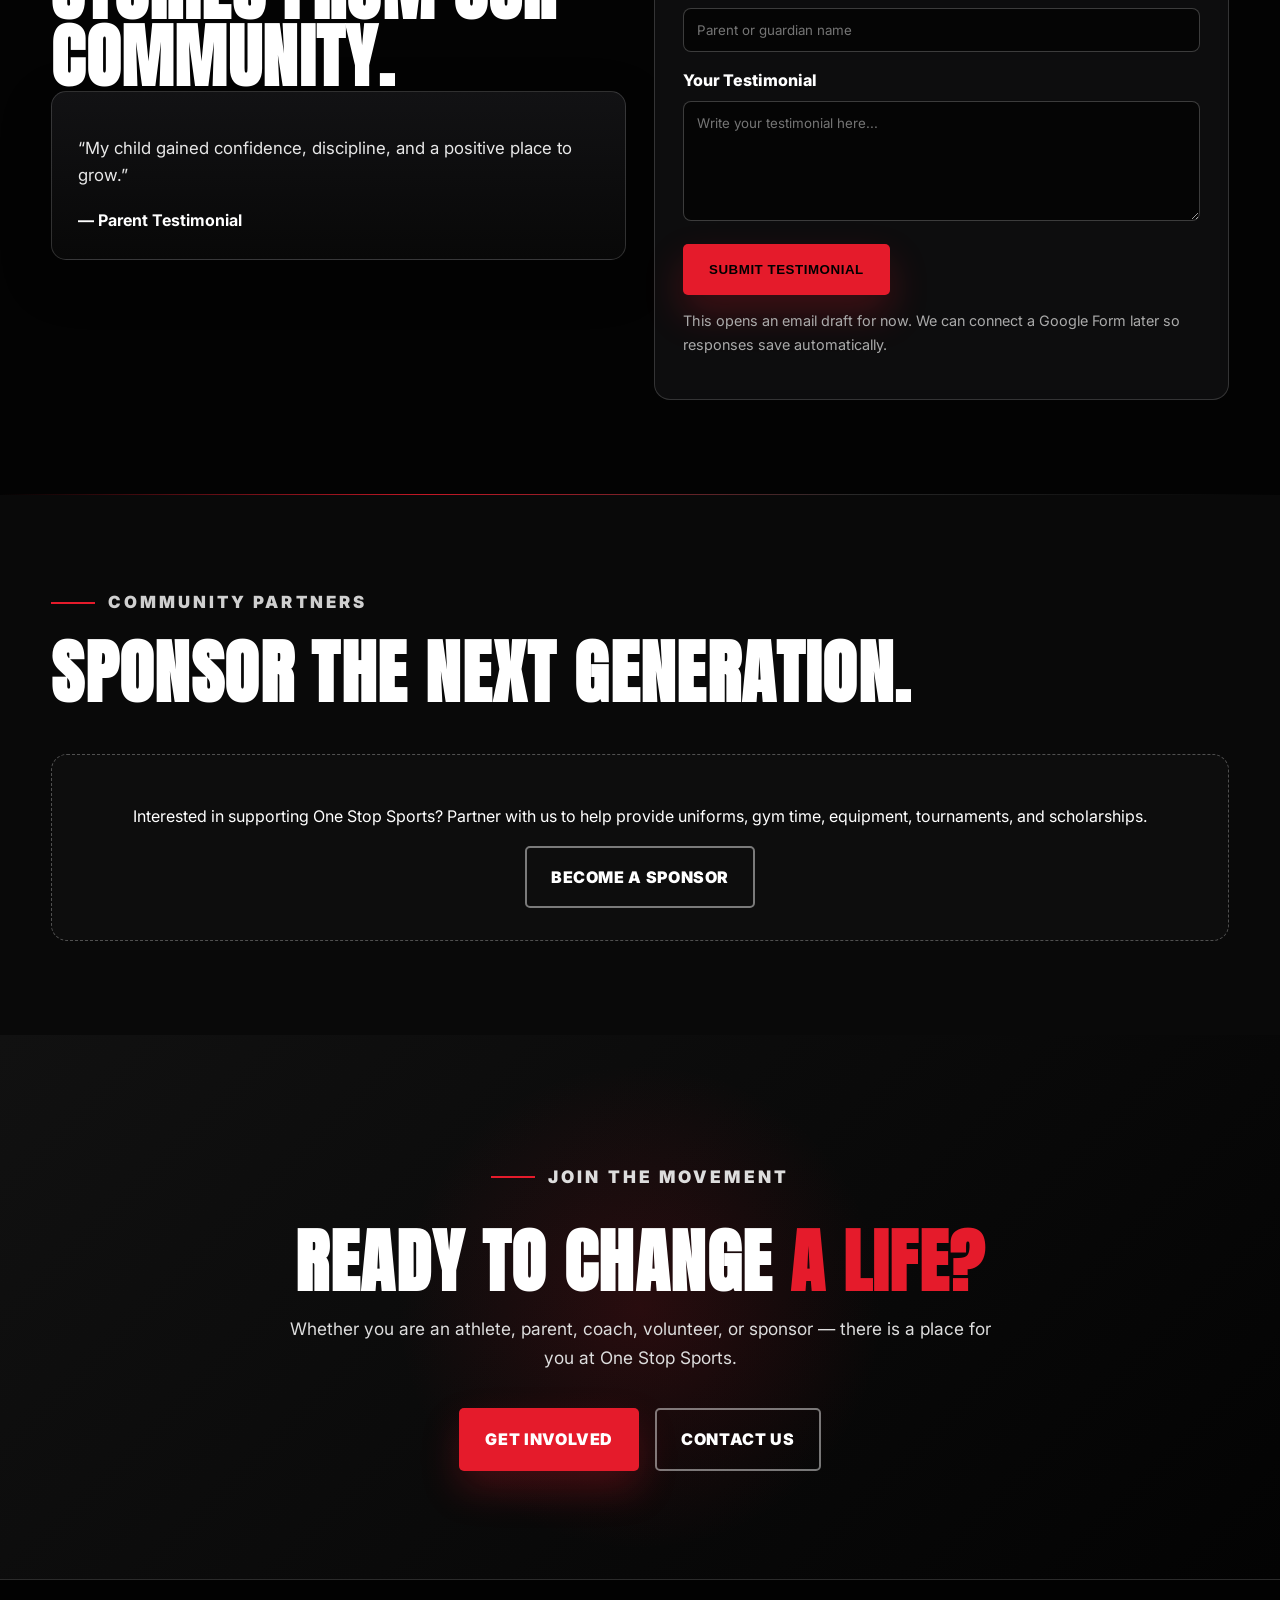
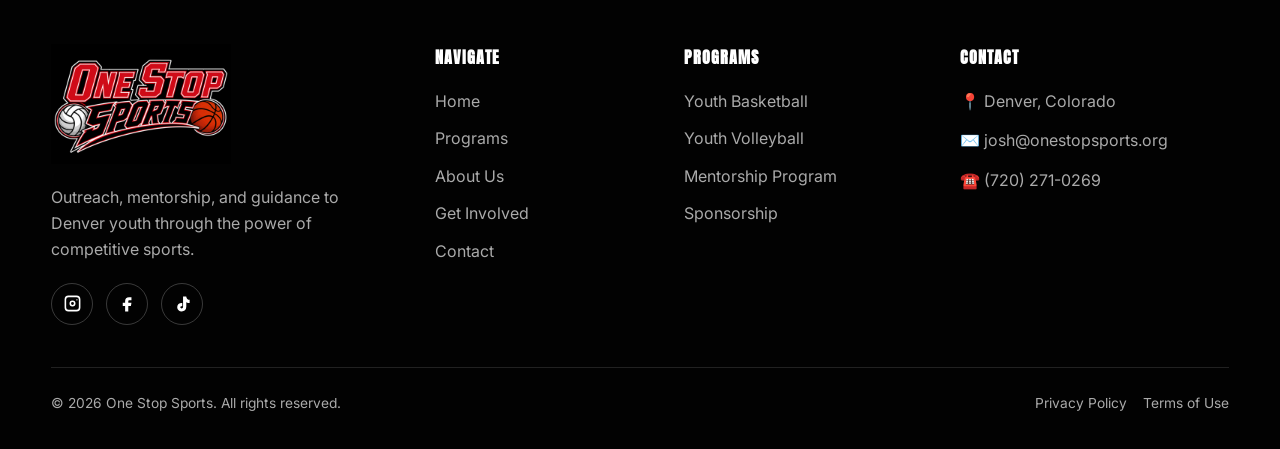
==== commit 9ac90a69: "Add files via upload" ====
--- a/index.html
+++ b/index.html
@@ -1,12 +1,26 @@
-<!doctype html><html lang="en"><head><meta charset="utf-8"><meta name="viewport" content="width=device-width,initial-scale=1"><title>One Stop Sports | Denver Youth Basketball & Volleyball</title><meta name="description" content="One Stop Sports empowers Denver youth through basketball, volleyball, mentorship, and community."><link rel="stylesheet" href="css/styles.css"></head><body><div class="announce">🏀 Fall registration opens soon • Youth basketball & volleyball • Denver, Colorado</div>
-<header class="header"><a class="logo" href="index.html"><img src="./assets/logo.png" alt="One Stop Sports logo"></a><button class="menu" aria-label="Open menu">☰</button><nav class="nav"><a class="active" href="index.html">Home</a><a class="" href="programs.html">Programs</a><a class="" href="about.html">About</a><a class="" href="get-involved.html">Get Involved</a><a class="" href="contact.html">Contact</a><a class="join" href="get-involved.html">Join Now</a></nav></header><main>
-<section class="hero"><div class="container hero-content reveal"><p class="eyebrow">Denver, Colorado</p><h1>Your Game.<br><span>Your Future.</span><br>Your Community.</h1><p class="lead">Developing athletes, building leaders, and strengthening Denver youth through basketball, volleyball, mentorship, and community.</p><div class="btns"><a class="btn red" href="get-involved.html">Register Today</a><a class="btn dark" href="get-involved.html">Become a Sponsor</a></div></div></section>
-<section class="depth-band"><div class="container stats-grid"><div class="stat"><strong>50+</strong><span>Youth Served</span></div><div class="stat"><strong>2</strong><span>Sports Offered</span></div><div class="stat"><strong>1</strong><span>Mission</span></div><div class="stat"><strong>100%</strong><span>Community Focused</span></div></div></section><div class="section-divider"></div>
-<section class="section alt"><div class="container split"><div class="reveal"><p class="eyebrow">Our Mission</p><h2>Building confidence. <span>Creating leaders.</span> Changing lives.</h2></div><div class="mission-box reveal"><p>Our mission is to create a safe, inspiring, and empowering environment for the youth of Denver through mentorship, sports training, and a positive atmosphere. We are building more than a program — we are creating a community where young people feel supported, motivated, and prepared for their future.</p><p>By combining sports development, life mentorship, and strong role models, we aim to give youth a positive space to grow, build confidence, develop discipline, and stay connected to opportunity. Our goal is to keep kids off the streets, help them discover their purpose, and provide opportunities that encourage leadership, responsibility, and personal success.</p><p>There is nothing like this in Denver. We want to bridge the gap between recreation, mentorship, and real-life development by creating a place where youth can train, learn, connect, and feel at home.</p><p>Through guidance, teamwork, and community support, we are committed to helping the next generation create a better future for themselves and their city.</p></div></div></section><div class="section-divider"></div>
-<section class="section"><div class="container"><div class="section-head reveal"><p class="eyebrow">Our Foundation</p><h2>Outreach. Mentorship. Guidance.</h2><p>These are more than words — they are the heart of One Stop Sports.</p></div><div class="values"><div class="value reveal"><div class="icon">🤝</div><h3>Outreach</h3><p>Helping young athletes discover opportunity, confidence, and belonging through sports.</p></div><div class="value reveal"><div class="icon">🏆</div><h3>Mentorship</h3><p>Positive coaches and role models who invest in youth beyond the scoreboard.</p></div><div class="value reveal"><div class="icon">🧭</div><h3>Guidance</h3><p>Preparing athletes for success in sports, school, life, and their community.</p></div></div></div></section><div class="section-divider"></div>
-<section class="section alt"><div class="container split"><div class="reveal"><p class="eyebrow">More Than A Game</p><h2>We coach sports. <span>We coach life.</span></h2><p>Every practice, every game, and every conversation is a chance to show a young person what they are capable of.</p><a class="btn dark" href="about.html">Our Story</a></div><div class="photo-wrap reveal"><div class="photo"></div></div></div></section><div class="section-divider"></div>
-<section class="section"><div class="container"><div class="section-head reveal"><p class="eyebrow">What We Offer</p><h2>Our Programs</h2><p>Two sports. One mission. Endless potential.</p></div><div class="cards"><article class="card basketball reveal"><div class="card-content"><span class="badge">10U – 18U</span><h3>Youth Basketball</h3><p>Competitive leagues, skill development clinics, and mentorship from coaches who believe in every player's potential.</p><a href="programs.html">Learn More →</a></div></article><article class="card volleyball reveal"><div class="card-content"><span class="badge">10U – 18U</span><h3>Youth Volleyball</h3><p>From beginner fundamentals to competitive teams, we meet every athlete where they are and help them grow.</p><a href="programs.html">Learn More →</a></div></article></div></div></section><div class="section-divider"></div>
-<section class="section alt"><div class="container"><div class="section-head reveal"><p class="eyebrow">Why Choose Us</p><h2>Where character meets competition.</h2></div><div class="grid4"><div class="info reveal"><h3>Coaches Who Care</h3><p>Mentors who are invested in every athlete's growth.</p></div><div class="info reveal"><h3>Character First</h3><p>Teaching discipline, teamwork, confidence, and leadership.</p></div><div class="info reveal"><h3>Competitive Growth</h3><p>Helping athletes develop skills and compete with purpose.</p></div><div class="info reveal"><h3>Community Focused</h3><p>Serving Denver families through sports and mentorship.</p></div></div></div></section><div class="section-divider"></div>
-<section class="section"><div class="container"><div class="section-head reveal"><p class="eyebrow">Gallery Preview</p><h2>The movement starts here.</h2></div><div class="gallery reveal"><div></div><div></div><div></div><div></div></div></div></section>
-<section class="cta"><div class="container reveal"><p class="eyebrow" style="justify-content:center">Join The Movement</p><h2>Ready to join the <span>One Stop Sports family?</span></h2><p>Whether you are an athlete, parent, mentor, coach, volunteer, or sponsor — there is a place for you here.</p><div class="btns" style="justify-content:center"><a class="btn red" href="get-involved.html">Register</a><a class="btn dark" href="contact.html">Contact Us</a></div></div></section>
-</main><footer><div class="container"><div class="footer-top"><div><img class="footer-logo" src="./assets/logo.png" alt="One Stop Sports logo"><p>Outreach, mentorship, and guidance to Denver youth through the power of competitive sports.</p><div class="socials"><a href="#" aria-label="Instagram"><svg viewBox="0 0 24 24"><path d="M7 2h10a5 5 0 0 1 5 5v10a5 5 0 0 1-5 5H7a5 5 0 0 1-5-5V7a5 5 0 0 1 5-5zm0 2a3 3 0 0 0-3 3v10a3 3 0 0 0 3 3h10a3 3 0 0 0 3-3V7a3 3 0 0 0-3-3H7zm5 4.2A3.8 3.8 0 1 1 12 15.8 3.8 3.8 0 0 1 12 8.2zm0 2A1.8 1.8 0 1 0 12 13.8 1.8 1.8 0 0 0 12 10.2zM17.6 6.5a.9.9 0 1 1-.9.9.9.9 0 0 1 .9-.9z"/></svg></a><a href="#" aria-label="Facebook"><svg viewBox="0 0 24 24"><path d="M14 8h3V4h-3c-3.3 0-5 2-5 5v2H6v4h3v7h4v-7h3.3l.7-4h-4V9c0-.7.3-1 1-1z"/></svg></a><a href="#" aria-label="TikTok"><svg viewBox="0 0 24 24"><path d="M16.7 3c.4 2.6 1.9 4.1 4.3 4.4v4.1a8.6 8.6 0 0 1-4.2-1.1v5.8c0 3.7-2.5 5.8-5.8 5.8-3.1 0-5.7-2.1-5.7-5.3 0-3.6 3-5.6 6.4-5.2v4.1c-1.3-.4-2.4.2-2.4 1.2 0 .9.7 1.4 1.6 1.4 1 0 1.8-.5 1.8-2.1V3h4z"/></svg></a></div></div><div><h4 class="footer-title">Navigate</h4><div class="footer-links"><a href="index.html">Home</a><a href="programs.html">Programs</a><a href="about.html">About Us</a><a href="get-involved.html">Get Involved</a><a href="contact.html">Contact</a></div></div><div><h4 class="footer-title">Programs</h4><div class="footer-links"><a href="programs.html">Youth Basketball</a><a href="programs.html">Youth Volleyball</a><a href="programs.html">Mentorship Program</a><a href="get-involved.html">Sponsorship</a></div></div><div class="footer-contact"><h4 class="footer-title">Contact</h4><p>📍 Denver, Colorado</p><p>✉️ <a href="mailto:josh@onestopsports.org">josh@onestopsports.org</a></p><p>☎️ <a href="tel:7202710269">(720) 271-0269</a></p></div></div><div class="footer-bottom"><span>© 2026 One Stop Sports. All rights reserved.</span><span>Privacy Policy &nbsp;&nbsp; Terms of Use</span></div></div></footer><script src="js/main.js"></script></body></html>+<!doctype html><html lang="en"><head><meta charset="utf-8"><meta name="viewport" content="width=device-width,initial-scale=1"><title>One Stop Sports | Denver Youth Basketball & Volleyball</title><meta name="description" content="One Stop Sports empowers Denver youth through basketball, volleyball, mentorship, and community."><link rel="stylesheet" href="css/styles.css"></head><body><header class="header">
+  <a class="logo" href="index.html"><img src="./assets/logo.png" alt="One Stop Sports logo"></a>
+  <button class="menu" aria-label="Open menu">☰</button>
+  <nav class="nav"><a class="active" href="index.html">Home</a><a class="" href="programs.html">Programs</a><a class="" href="about.html">About</a><a class="" href="get-involved.html">Get Involved</a><a class="" href="contact.html">Contact</a><a class="join" href="get-involved.html">Join Now</a></nav>
+</header><main>
+<section class="hero"><div class="container hero-content reveal"><p class="eyebrow">Denver, Colorado</p><h1>Your Game.<br><span>Your Future.</span><br>Your Community.</h1><p class="lead">Developing athletes, building leaders, and strengthening Denver youth through basketball, volleyball, mentorship, and community.</p><div class="btns"><a class="btn red" href="get-involved.html">Join a Program</a><a class="btn dark" href="about.html">Our Mission</a></div></div></section>
+<section class="stats section-border"><div class="container stats-grid"><div class="stat"><strong>50+</strong><span>Youth Served</span></div><div class="stat"><strong>2</strong><span>Sports Offered</span></div><div class="stat"><strong>1+</strong><span>Years of Impact</span></div><div class="stat"><strong>100%</strong><span>Community Focused</span></div></div></section><div class="red-line"></div>
+<section class="section"><div class="container"><div class="section-head reveal"><p class="eyebrow">What We Offer</p><h2>Our Programs</h2><p>Two sports. One mission. Endless potential.</p></div><div class="cards"><article class="program-card basketball reveal"><div class="content"><span class="badge">10U – 18U</span><h3>Youth Basketball</h3><p>Competitive leagues, skill development clinics, and mentorship from coaches who believe in every player's potential.</p><a href="programs.html">Learn More →</a></div></article><article class="program-card volleyball reveal"><div class="content"><span class="badge">10U – 18U</span><h3>Youth Volleyball</h3><p>From beginner fundamentals to competitive teams, we meet every athlete where they are and help them grow.</p><a href="programs.html">Learn More →</a></div></article></div></div></section><div class="red-line"></div>
+<section class="section alt"><div class="container split"><div class="reveal"><p class="eyebrow">Our Mission</p><h2>Building confidence. <span>Creating leaders.</span> Changing lives.</h2><div class="mission-card"><p>Our mission is to create a safe, inspiring, and empowering environment for the youth of Denver through mentorship, sports training, and a positive atmosphere. We are building more than a program — we are creating a community where young people feel supported, motivated, and prepared for their future.</p><p>By combining sports development, life mentorship, and strong role models, we aim to give youth a positive space to grow, build confidence, develop discipline, and stay connected to opportunity. Our goal is to keep kids off the streets, help them discover their purpose, and provide opportunities that encourage leadership, responsibility, and personal success.</p></div></div><div class="photo reveal"></div></div></section><div class="red-line"></div>
+<section class="section texture"><div class="container"><div class="section-head reveal"><p class="eyebrow">Our Foundation</p><h2>Outreach. Mentorship. Guidance.</h2><p>These are more than words — they are the heart of One Stop Sports.</p></div><div class="value-grid"><div class="value-card reveal"><h3>Outreach</h3><p>Helping young athletes discover opportunity and belonging through sports.</p></div><div class="value-card reveal"><h3>Mentorship</h3><p>Positive coaches and role models who invest beyond the scoreboard.</p></div><div class="value-card reveal"><h3>Guidance</h3><p>Preparing athletes for success in sports, school, life, and community.</p></div><div class="value-card reveal"><h3>Success</h3><p>Building confidence, discipline, leadership, and personal growth.</p></div></div></div></section><div class="red-line"></div>
+<section class="section"><div class="container"><div class="section-head reveal"><p class="eyebrow">Why Parents Choose Us</p><h2>Where character meets competition.</h2></div><div class="why-grid"><div class="why-card reveal"><h3>Coaches Who Care</h3><p>Mentors who are invested in every athlete's growth.</p></div><div class="why-card reveal"><h3>Character First</h3><p>Teaching discipline, teamwork, confidence, and leadership.</p></div><div class="why-card reveal"><h3>Competitive Growth</h3><p>Helping athletes develop skills and compete with purpose.</p></div><div class="why-card reveal"><h3>Community Focused</h3><p>Serving Denver families through sports and mentorship.</p></div></div></div></section><div class="red-line"></div>
+<section class="section alt"><div class="container"><div class="section-head reveal"><p class="eyebrow">Gallery Preview</p><h2>The movement starts here.</h2></div><div class="gallery reveal"><div></div><div></div><div></div></div></div></section><div class="red-line"></div>
+<section class="section"><div class="container testimonial-wrap"><div class="reveal"><p class="eyebrow">Testimonials</p><h2>Stories from our community.</h2><div class="testimonial-card"><p>“My child gained confidence, discipline, and a positive place to grow.”</p><strong>— Parent Testimonial</strong></div></div><form class="testimonial-form reveal" action="mailto:josh@onestopsports.org" method="post" enctype="text/plain"><h3>Share Your Story</h3><label>Your Name</label><input name="name" placeholder="Parent or guardian name"><label>Your Testimonial</label><textarea name="testimonial" placeholder="Write your testimonial here..."></textarea><button class="btn red" type="submit">Submit Testimonial</button><p style="color:#aaa;font-size:.9rem">This opens an email draft for now. We can connect a Google Form later so responses save automatically.</p></form></div></section><div class="red-line"></div>
+<section class="section alt"><div class="container"><div class="section-head reveal"><p class="eyebrow">Community Partners</p><h2>Sponsor the next generation.</h2></div><div class="sponsor-box reveal"><p>Interested in supporting One Stop Sports? Partner with us to help provide uniforms, gym time, equipment, tournaments, and scholarships.</p><a class="btn dark" href="contact.html">Become a Sponsor</a></div></div></section>
+<section class="cta"><div class="container reveal"><p class="eyebrow" style="justify-content:center">Join The Movement</p><h2>Ready to change <span>a life?</span></h2><p>Whether you are an athlete, parent, coach, volunteer, or sponsor — there is a place for you at One Stop Sports.</p><div class="btns" style="justify-content:center"><a class="btn red" href="get-involved.html">Get Involved</a><a class="btn dark" href="contact.html">Contact Us</a></div></div></section>
+</main><footer>
+  <div class="container">
+    <div class="footer-top">
+      <div><img class="footer-logo" src="./assets/logo.png" alt="One Stop Sports logo"><p>Outreach, mentorship, and guidance to Denver youth through the power of competitive sports.</p><div class="socials"><a href="#" aria-label="Instagram"><svg viewBox="0 0 24 24"><path d="M7 2h10a5 5 0 0 1 5 5v10a5 5 0 0 1-5 5H7a5 5 0 0 1-5-5V7a5 5 0 0 1 5-5zm0 2a3 3 0 0 0-3 3v10a3 3 0 0 0 3 3h10a3 3 0 0 0 3-3V7a3 3 0 0 0-3-3H7zm5 4.2A3.8 3.8 0 1 1 12 15.8 3.8 3.8 0 0 1 12 8.2zm0 2A1.8 1.8 0 1 0 12 13.8 1.8 1.8 0 0 0 12 10.2zM17.6 6.5a.9.9 0 1 1-.9.9.9.9 0 0 1 .9-.9z"/></svg></a><a href="#" aria-label="Facebook"><svg viewBox="0 0 24 24"><path d="M14 8h3V4h-3c-3.3 0-5 2-5 5v2H6v4h3v7h4v-7h3.3l.7-4h-4V9c0-.7.3-1 1-1z"/></svg></a><a href="#" aria-label="TikTok"><svg viewBox="0 0 24 24"><path d="M16.7 3c.4 2.6 1.9 4.1 4.3 4.4v4.1a8.6 8.6 0 0 1-4.2-1.1v5.8c0 3.7-2.5 5.8-5.8 5.8-3.1 0-5.7-2.1-5.7-5.3 0-3.6 3-5.6 6.4-5.2v4.1c-1.3-.4-2.4.2-2.4 1.2 0 .9.7 1.4 1.6 1.4 1 0 1.8-.5 1.8-2.1V3h4z"/></svg></a></div></div>
+      <div><h4 class="footer-title">Navigate</h4><div class="footer-links"><a href="index.html">Home</a><a href="programs.html">Programs</a><a href="about.html">About Us</a><a href="get-involved.html">Get Involved</a><a href="contact.html">Contact</a></div></div>
+      <div><h4 class="footer-title">Programs</h4><div class="footer-links"><a href="programs.html">Youth Basketball</a><a href="programs.html">Youth Volleyball</a><a href="programs.html">Mentorship Program</a><a href="get-involved.html">Sponsorship</a></div></div>
+      <div class="footer-contact"><h4 class="footer-title">Contact</h4><p>📍 Denver, Colorado</p><p>✉️ <a href="mailto:josh@onestopsports.org">josh@onestopsports.org</a></p><p>☎️ <a href="tel:7202710269">(720) 271-0269</a></p></div>
+    </div>
+    <div class="footer-bottom"><span>© 2026 One Stop Sports. All rights reserved.</span><span>Privacy Policy &nbsp;&nbsp; Terms of Use</span></div>
+  </div>
+</footer><script src="js/main.js"></script></body></html>
--- a/css/styles.css
+++ b/css/styles.css
@@ -1,21 +1,137 @@
 
 @import url('https://fonts.googleapis.com/css2?family=Anton&family=Inter:wght@400;500;700;800;900&display=swap');
-:root{--black:#030303;--deep:#070707;--panel:#101011;--red:#e51b2b;--red-dark:#9f0d17;--white:#fff;--muted:#cfcfcf;--line:rgba(255,255,255,.15)}
-*{box-sizing:border-box}html{scroll-behavior:smooth}body{margin:0;background:var(--black);color:var(--white);font-family:Inter,Arial,sans-serif;line-height:1.65}a{text-decoration:none;color:inherit}img{max-width:100%;display:block}.container{width:min(1180px,92%);margin:auto}
-.announce{position:fixed;top:0;left:0;right:0;z-index:120;height:38px;background:linear-gradient(90deg,var(--red-dark),var(--red),var(--red-dark));color:#fff;display:flex;align-items:center;justify-content:center;font-weight:900;text-transform:uppercase;font-size:.75rem;letter-spacing:.08em}
-.header{position:fixed;top:38px;left:0;right:0;z-index:100;min-height:104px;display:flex;align-items:center;justify-content:space-between;padding:0 6%;background:rgba(0,0,0,.90);border-bottom:1px solid var(--line);backdrop-filter:blur(14px)}
-.logo img{height:100px;width:auto;object-fit:contain;filter:drop-shadow(0 8px 18px rgba(0,0,0,.75))}.nav{display:flex;gap:30px;align-items:center;text-transform:uppercase;font-weight:900;font-size:.82rem;letter-spacing:.05em}.nav a:hover,.nav a.active{color:var(--red)}.nav .join{background:var(--red);padding:14px 22px;border-radius:5px;color:#fff;box-shadow:0 12px 30px rgba(229,27,43,.25)}.nav .join:hover{background:#fff;color:#000}.menu{display:none;background:transparent;color:#fff;border:0;font-size:32px}
-.hero{min-height:100vh;position:relative;display:flex;align-items:center;overflow:hidden;background:linear-gradient(90deg,rgba(0,0,0,.96) 0%,rgba(0,0,0,.74) 43%,rgba(0,0,0,.30) 100%),url('../assets/hero.jpg') center/cover;padding-top:142px}.hero:after{content:"";position:absolute;left:0;right:0;bottom:0;height:34%;background:linear-gradient(transparent,#030303)}.hero:before{content:"";position:absolute;inset:0;background:radial-gradient(circle at 72% 38%,rgba(229,27,43,.18),transparent 30%)}.hero-content{position:relative;z-index:1;max-width:895px}
-.eyebrow{display:flex;align-items:center;gap:12px;color:var(--red);font-weight:900;letter-spacing:.18em;text-transform:uppercase;font-size:.78rem;margin:0 0 22px}.eyebrow:before{content:"";width:44px;height:2px;background:var(--red)}h1,h2,h3{font-family:Anton,Impact,sans-serif;text-transform:uppercase;line-height:.96;margin:0;letter-spacing:.02em}h1{font-size:clamp(4.2rem,9vw,9rem)}h1 span,h2 span{color:var(--red)}h2{font-size:clamp(3rem,6vw,5.6rem)}h3{font-size:2.15rem}.lead{font-size:1.17rem;color:#eee;max-width:680px;margin:28px 0 34px}
-.btns{display:flex;gap:16px;flex-wrap:wrap}.btn{display:inline-flex;align-items:center;justify-content:center;text-transform:uppercase;font-weight:900;letter-spacing:.04em;padding:16px 24px;border-radius:5px;border:2px solid transparent;min-width:165px;transition:.22s}.btn.red{background:var(--red);box-shadow:0 18px 42px rgba(229,27,43,.30)}.btn.red:hover{background:white;color:black;transform:translateY(-3px)}.btn.dark{border-color:rgba(255,255,255,.45)}.btn.dark:hover{border-color:var(--red);color:var(--red)}
-.depth-band{position:relative;padding:72px 0;background:linear-gradient(180deg,#070707,#0c0c0d);border-top:1px solid var(--line);border-bottom:1px solid var(--line)}.depth-band:before{content:"";position:absolute;left:0;top:0;width:35%;height:100%;background:linear-gradient(135deg,rgba(229,27,43,.16),transparent 65%);clip-path:polygon(0 0,100% 0,72% 100%,0 100%)}.stats-grid{position:relative;display:grid;grid-template-columns:repeat(4,1fr);gap:25px;text-align:center}.stat strong{display:block;color:var(--red);font-family:Anton;font-size:3.7rem;line-height:1}.stat span{text-transform:uppercase;letter-spacing:.12em;font-size:.82rem;font-weight:900;color:#ddd}
-.section{position:relative;padding:120px 0}.section.alt{background:#080808}.section.alt:before{content:"";position:absolute;inset:0;background:linear-gradient(135deg,rgba(255,255,255,.035),transparent 38%);pointer-events:none}.section-divider{height:1px;background:linear-gradient(90deg,transparent,rgba(229,27,43,.85),rgba(255,255,255,.18),transparent)}.section-head{margin-bottom:55px}.section-head p{color:var(--muted);font-size:1.1rem}
-.mission-box{background:linear-gradient(180deg,#111113,#080808);border:1px solid var(--line);border-left:6px solid var(--red);border-radius:18px;padding:34px;box-shadow:0 25px 80px rgba(0,0,0,.35)}.mission-box p{color:#e6e6e6;margin-top:0}
-.values{display:grid;grid-template-columns:repeat(3,1fr);gap:22px}.value{background:linear-gradient(180deg,#131315,#080808);border:1px solid var(--line);border-radius:16px;padding:30px;box-shadow:0 18px 50px rgba(0,0,0,.32);transition:.22s}.value:hover{transform:translateY(-6px);border-color:rgba(229,27,43,.6)}.value .icon{font-size:2rem;margin-bottom:18px}.value h3{font-size:1.7rem;color:var(--red)}.value p{color:#d6d6d6}
-.cards{display:grid;grid-template-columns:repeat(2,1fr);gap:30px}.card{min-height:390px;border-radius:18px;overflow:hidden;position:relative;display:flex;align-items:flex-end;border:1px solid var(--line);background-size:cover;background-position:center;transition:.25s;box-shadow:0 24px 70px rgba(0,0,0,.35)}.card:hover{transform:translateY(-8px)}.card:after{content:"";position:absolute;inset:0;background:linear-gradient(180deg,rgba(0,0,0,.05),rgba(0,0,0,.90))}.card-content{position:relative;z-index:1;padding:40px}.badge{display:inline-block;background:var(--red);border-radius:5px;padding:7px 14px;font-weight:900;font-size:.78rem;margin-bottom:16px}.card p{color:#eee}.card a{color:var(--red);font-weight:900;text-transform:uppercase}.basketball{background-image:url('../assets/basketball.jpg')}.volleyball{background-image:url('../assets/volleyball.jpg')}
-.split{display:grid;grid-template-columns:1fr 1fr;gap:70px;align-items:center}.split p{color:#ddd;font-size:1.05rem}.photo{min-height:450px;border-radius:18px;border:1px solid var(--line);background:url('../assets/mentorship-youth.jpg') center/cover;box-shadow:0 24px 70px rgba(0,0,0,.42)}.photo-wrap{position:relative}.photo-wrap:before{content:"";position:absolute;inset:-18px 18px 18px -18px;border:2px solid rgba(229,27,43,.45);border-radius:18px;z-index:-1}.grid4{display:grid;grid-template-columns:repeat(4,1fr);gap:20px}.info{background:linear-gradient(180deg,#131315,#080808);border:1px solid var(--line);border-radius:16px;padding:28px;box-shadow:0 18px 50px rgba(0,0,0,.32)}.info h3{font-size:1.5rem;color:var(--red)}.info p{color:#d6d6d6}
-.gallery{display:grid;grid-template-columns:1.25fr .75fr 1fr;gap:16px}.gallery div{min-height:240px;background-size:cover;background-position:center;border-radius:16px;border:1px solid var(--line);box-shadow:0 20px 55px rgba(0,0,0,.35)}.gallery div:nth-child(1){background-image:url('../assets/gallery-1.jpg');grid-row:span 2;min-height:500px}.gallery div:nth-child(2){background-image:url('../assets/gallery-2.jpg')}.gallery div:nth-child(3){background-image:url('../assets/gallery-3.jpg')}.gallery div:nth-child(4){background-image:url('../assets/gallery-4.jpg');grid-column:span 2}
-.cta{text-align:center;padding:130px 0;background:radial-gradient(circle at 50% 50%,rgba(229,27,43,.14),transparent 35%),linear-gradient(135deg,#111,#030303)}.cta p{max-width:720px;margin:20px auto 36px;color:#ddd;font-size:1.08rem}.contact-grid{display:grid;grid-template-columns:1.1fr .9fr;gap:42px}.contact-card{background:#101010;border:1px solid var(--line);border-radius:16px;padding:34px}.contact-card a{color:var(--red)}
-footer{background:#020202;border-top:1px solid var(--line);padding:70px 0 35px;color:#aaa}.footer-top{display:grid;grid-template-columns:1.4fr .8fr .9fr 1.1fr;gap:55px;align-items:start}.footer-logo{width:190px;margin-bottom:22px}.footer-title{font-family:Anton;text-transform:uppercase;color:#fff;letter-spacing:.06em;margin:0 0 20px}.footer-links{display:grid;gap:12px}.footer-links a:hover{color:var(--red)}.socials{display:flex;gap:14px;margin-top:22px}.socials a{width:42px;height:42px;border:1px solid rgba(255,255,255,.22);border-radius:50%;display:grid;place-items:center;color:#fff;transition:.2s}.socials a:hover{background:var(--red);border-color:var(--red);transform:translateY(-3px)}.socials svg{width:19px;height:19px;fill:currentColor}.footer-contact p{margin:0 0 13px}.footer-bottom{border-top:1px solid rgba(255,255,255,.12);margin-top:48px;padding-top:25px;display:flex;justify-content:space-between;gap:20px;flex-wrap:wrap;font-size:.86rem}
-.page-hero{padding:210px 0 95px;background:linear-gradient(135deg,#0b0b0c,#030303);border-bottom:1px solid var(--line)}.page-hero p{color:#ddd;max-width:760px}.reveal{opacity:0;transform:translateY(28px);transition:.7s}.reveal.show{opacity:1;transform:none}
-@media(max-width:950px){.announce{font-size:.63rem;padding:0 10px;text-align:center}.header{top:38px;height:90px;min-height:90px;padding:0 5%}.logo img{height:82px}.menu{display:block}.nav{display:none;position:absolute;top:90px;left:0;right:0;background:#050505;border-bottom:1px solid var(--line);padding:24px 6%;flex-direction:column;align-items:flex-start}.nav.open{display:flex}h1{font-size:4rem}.hero{min-height:92vh;padding-top:128px}.hero-content{padding-top:30px}.stats-grid,.cards,.split,.values,.grid4,.contact-grid,.footer-top,.gallery{grid-template-columns:1fr}.gallery div:nth-child(1),.gallery div:nth-child(4){grid-row:auto;grid-column:auto;min-height:260px}.section{padding:86px 0}.footer-top{gap:32px}.footer-logo{width:170px}}
+
+:root{
+  --black:#030303;
+  --charcoal:#090909;
+  --panel:#111112;
+  --red:#e51b2b;
+  --white:#fff;
+  --muted:#cfcfcf;
+  --line:rgba(255,255,255,.16);
+}
+*{box-sizing:border-box}
+html{scroll-behavior:smooth}
+body{margin:0;background:var(--black);color:var(--white);font-family:Inter,Arial,sans-serif;line-height:1.65}
+a{text-decoration:none;color:inherit}
+img{max-width:100%;display:block}
+.container{width:min(1180px,92%);margin:auto}
+
+.header{
+  position:fixed;top:0;left:0;right:0;z-index:100;
+  height:92px;display:flex;align-items:center;justify-content:space-between;
+  padding:0 6%;background:rgba(0,0,0,.92);border-bottom:1px solid var(--line);
+  backdrop-filter:blur(12px)
+}
+.logo img{height:82px;width:auto;object-fit:contain;filter:drop-shadow(0 7px 16px rgba(0,0,0,.8))}
+.nav{display:flex;gap:29px;align-items:center;text-transform:uppercase;font-weight:900;font-size:.82rem;letter-spacing:.04em}
+.nav a{position:relative}
+.nav a:hover,.nav a.active{color:var(--red)}
+.nav .join{background:var(--red);padding:14px 22px;border-radius:5px;color:#fff}
+.nav .join:hover{background:#fff;color:#000}
+.menu{display:none;background:transparent;color:#fff;border:0;font-size:31px}
+
+.hero{
+  min-height:100vh;position:relative;display:flex;align-items:center;overflow:hidden;
+  background:
+  linear-gradient(90deg,rgba(0,0,0,.95) 0%,rgba(0,0,0,.73) 42%,rgba(0,0,0,.32) 100%),
+  url('../assets/hero.jpg') center/cover
+}
+.hero:after{content:"";position:absolute;left:0;right:0;bottom:0;height:30%;background:linear-gradient(transparent,#030303)}
+.hero-content{position:relative;z-index:1;max-width:840px;padding-top:88px}
+.eyebrow{display:flex;align-items:center;gap:13px;color:var(--red);font-weight:900;letter-spacing:.18em;text-transform:uppercase;font-size:.78rem;margin:0 0 22px}
+.eyebrow:before{content:"";width:44px;height:2px;background:var(--red)}
+h1,h2,h3{font-family:Anton,Impact,sans-serif;text-transform:uppercase;line-height:.96;margin:0;letter-spacing:.02em}
+h1{font-size:clamp(4rem,8.7vw,8.6rem)}
+h1 span,h2 span{color:var(--red)}
+h2{font-size:clamp(2.8rem,5.5vw,5.1rem)}
+h3{font-size:2.05rem}
+.lead{font-size:1.12rem;color:#eee;max-width:645px;margin:26px 0 34px}
+.btns{display:flex;gap:16px;flex-wrap:wrap}
+.btn{display:inline-flex;align-items:center;justify-content:center;text-transform:uppercase;font-weight:900;letter-spacing:.04em;padding:16px 24px;border-radius:5px;border:2px solid transparent;min-width:165px;transition:.22s}
+.btn.red{background:var(--red);box-shadow:0 18px 38px rgba(229,27,43,.24)}
+.btn.red:hover{background:white;color:black;transform:translateY(-3px)}
+.btn.dark{border-color:rgba(255,255,255,.45)}
+.btn.dark:hover{border-color:var(--red);color:var(--red)}
+
+.section-border{border-top:1px solid var(--line);border-bottom:1px solid var(--line)}
+.stats{padding:62px 0;background:#070707}
+.stats-grid{display:grid;grid-template-columns:repeat(4,1fr);gap:22px}
+.stat{border:1px solid var(--line);border-radius:14px;padding:30px 16px;text-align:center;background:rgba(255,255,255,.02)}
+.stat strong{display:block;color:var(--red);font-family:Anton;font-size:3.45rem;line-height:1}
+.stat span{text-transform:uppercase;letter-spacing:.12em;font-size:.8rem;font-weight:900;color:#ddd}
+
+.section{position:relative;padding:94px 0}
+.section.alt{background:#090909}
+.section.texture{background:#080808 url('../assets/texture.jpg') center/cover fixed}
+.section.texture:before{content:"";position:absolute;inset:0;background:rgba(0,0,0,.86);pointer-events:none}
+.section.texture .container{position:relative}
+.red-line{height:1px;background:linear-gradient(90deg,transparent,rgba(229,27,43,.85),rgba(255,255,255,.15),transparent)}
+.section-head{margin-bottom:48px}
+.section-head p{color:var(--muted);font-size:1.05rem}
+
+.cards{display:grid;grid-template-columns:repeat(2,1fr);gap:30px}
+.program-card{min-height:360px;border-radius:18px;overflow:hidden;position:relative;display:flex;align-items:flex-end;border:1px solid var(--line);background-size:cover;background-position:center;transition:.25s;box-shadow:0 22px 60px rgba(0,0,0,.34)}
+.program-card:hover{transform:translateY(-6px);border-color:rgba(229,27,43,.55)}
+.program-card:after{content:"";position:absolute;inset:0;background:linear-gradient(180deg,rgba(0,0,0,.12),rgba(0,0,0,.9))}
+.program-card .content{position:relative;z-index:1;padding:38px}
+.badge{display:inline-block;background:var(--red);border-radius:5px;padding:7px 14px;font-weight:900;font-size:.78rem;margin-bottom:15px}
+.program-card p{color:#eee}
+.program-card a{color:var(--red);font-weight:900;text-transform:uppercase}
+.basketball{background-image:url('../assets/basketball.jpg')}
+.volleyball{background-image:url('../assets/volleyball.jpg')}
+
+.split{display:grid;grid-template-columns:1fr 1fr;gap:66px;align-items:center}
+.split p{color:#ddd;font-size:1.05rem}
+.photo{min-height:420px;border-radius:18px;border:1px solid var(--line);background:url('../assets/mission-court.jpg') center/cover;box-shadow:0 24px 65px rgba(0,0,0,.42)}
+.mission-card{background:linear-gradient(180deg,#121214,#080808);border:1px solid var(--line);border-left:5px solid var(--red);border-radius:16px;padding:30px;box-shadow:0 18px 55px rgba(0,0,0,.32)}
+
+.value-grid,.why-grid{display:grid;grid-template-columns:repeat(4,1fr);gap:20px}
+.value-card,.why-card,.testimonial-card{background:linear-gradient(180deg,#121214,#080808);border:1px solid var(--line);border-radius:15px;padding:26px;box-shadow:0 18px 50px rgba(0,0,0,.28)}
+.value-card h3,.why-card h3{font-size:1.55rem;color:var(--red)}
+.value-card p,.why-card p{color:#d6d6d6;margin-bottom:0}
+
+.gallery{display:grid;grid-template-columns:1.2fr .9fr .9fr;gap:18px}
+.gallery div{min-height:255px;border:1px solid var(--line);border-radius:16px;background-size:cover;background-position:center;box-shadow:0 18px 50px rgba(0,0,0,.32)}
+.gallery div:nth-child(1){background-image:url('../assets/gallery-1.jpg')}
+.gallery div:nth-child(2){background-image:url('../assets/gallery-2.jpg')}
+.gallery div:nth-child(3){background-image:url('../assets/gallery-3.jpg')}
+
+.testimonial-wrap{display:grid;grid-template-columns:1fr 1fr;gap:28px;align-items:start}
+.testimonial-card p{font-size:1.05rem;color:#e8e8e8}
+.testimonial-form{background:#0d0d0e;border:1px solid var(--line);border-radius:16px;padding:28px}
+.testimonial-form label{display:block;font-weight:800;margin:0 0 8px}
+.testimonial-form input,.testimonial-form textarea{
+  width:100%;background:#050505;border:1px solid rgba(255,255,255,.22);border-radius:8px;color:#fff;padding:13px;margin-bottom:15px;font-family:inherit
+}
+.testimonial-form textarea{min-height:120px;resize:vertical}
+.testimonial-form button{cursor:pointer}
+
+.sponsor-box{border:1px dashed rgba(255,255,255,.28);border-radius:16px;padding:32px;background:rgba(255,255,255,.02);text-align:center}
+.cta{text-align:center;padding:108px 0;background:radial-gradient(circle at 50% 50%,rgba(229,27,43,.14),transparent 35%),linear-gradient(135deg,#111,#030303)}
+.cta p{max-width:720px;margin:20px auto 36px;color:#ddd;font-size:1.08rem}
+
+footer{background:#020202;border-top:1px solid var(--line);padding:64px 0 34px;color:#aaa}
+.footer-top{display:grid;grid-template-columns:1.25fr .75fr .85fr 1fr;gap:48px;align-items:start}
+.footer-logo{width:180px;margin-bottom:20px}
+.footer-title{font-family:Anton;text-transform:uppercase;color:#fff;letter-spacing:.06em;margin:0 0 18px}
+.footer-links{display:grid;gap:11px}
+.footer-links a:hover{color:var(--red)}
+.socials{display:flex;gap:13px;margin-top:20px}
+.socials a{width:42px;height:42px;border:1px solid rgba(255,255,255,.22);border-radius:50%;display:grid;place-items:center;color:#fff;transition:.2s}
+.socials a:hover{background:var(--red);border-color:var(--red)}
+.socials svg{width:19px;height:19px;fill:currentColor}
+.footer-contact p{margin:0 0 13px}
+.footer-bottom{border-top:1px solid rgba(255,255,255,.12);margin-top:42px;padding-top:24px;display:flex;justify-content:space-between;gap:20px;flex-wrap:wrap;font-size:.86rem}
+
+.page-hero{padding:160px 0 90px;background:linear-gradient(135deg,#0b0b0c,#030303);border-bottom:1px solid var(--line)}
+.page-hero p{color:#ddd;max-width:760px}
+.reveal{opacity:0;transform:translateY(24px);transition:.65s}.reveal.show{opacity:1;transform:none}
+
+@media(max-width:950px){
+ .header{height:84px;padding:0 5%}.logo img{height:72px}.menu{display:block}
+ .nav{display:none;position:absolute;top:84px;left:0;right:0;background:#050505;border-bottom:1px solid var(--line);padding:24px 6%;flex-direction:column;align-items:flex-start}.nav.open{display:flex}
+ h1{font-size:3.75rem}.hero{min-height:92vh}.hero-content{padding-top:90px}
+ .stats-grid,.cards,.split,.value-grid,.why-grid,.gallery,.testimonial-wrap,.footer-top{grid-template-columns:1fr}
+ .section{padding:76px 0}.footer-top{gap:32px}.footer-logo{width:165px}
+}
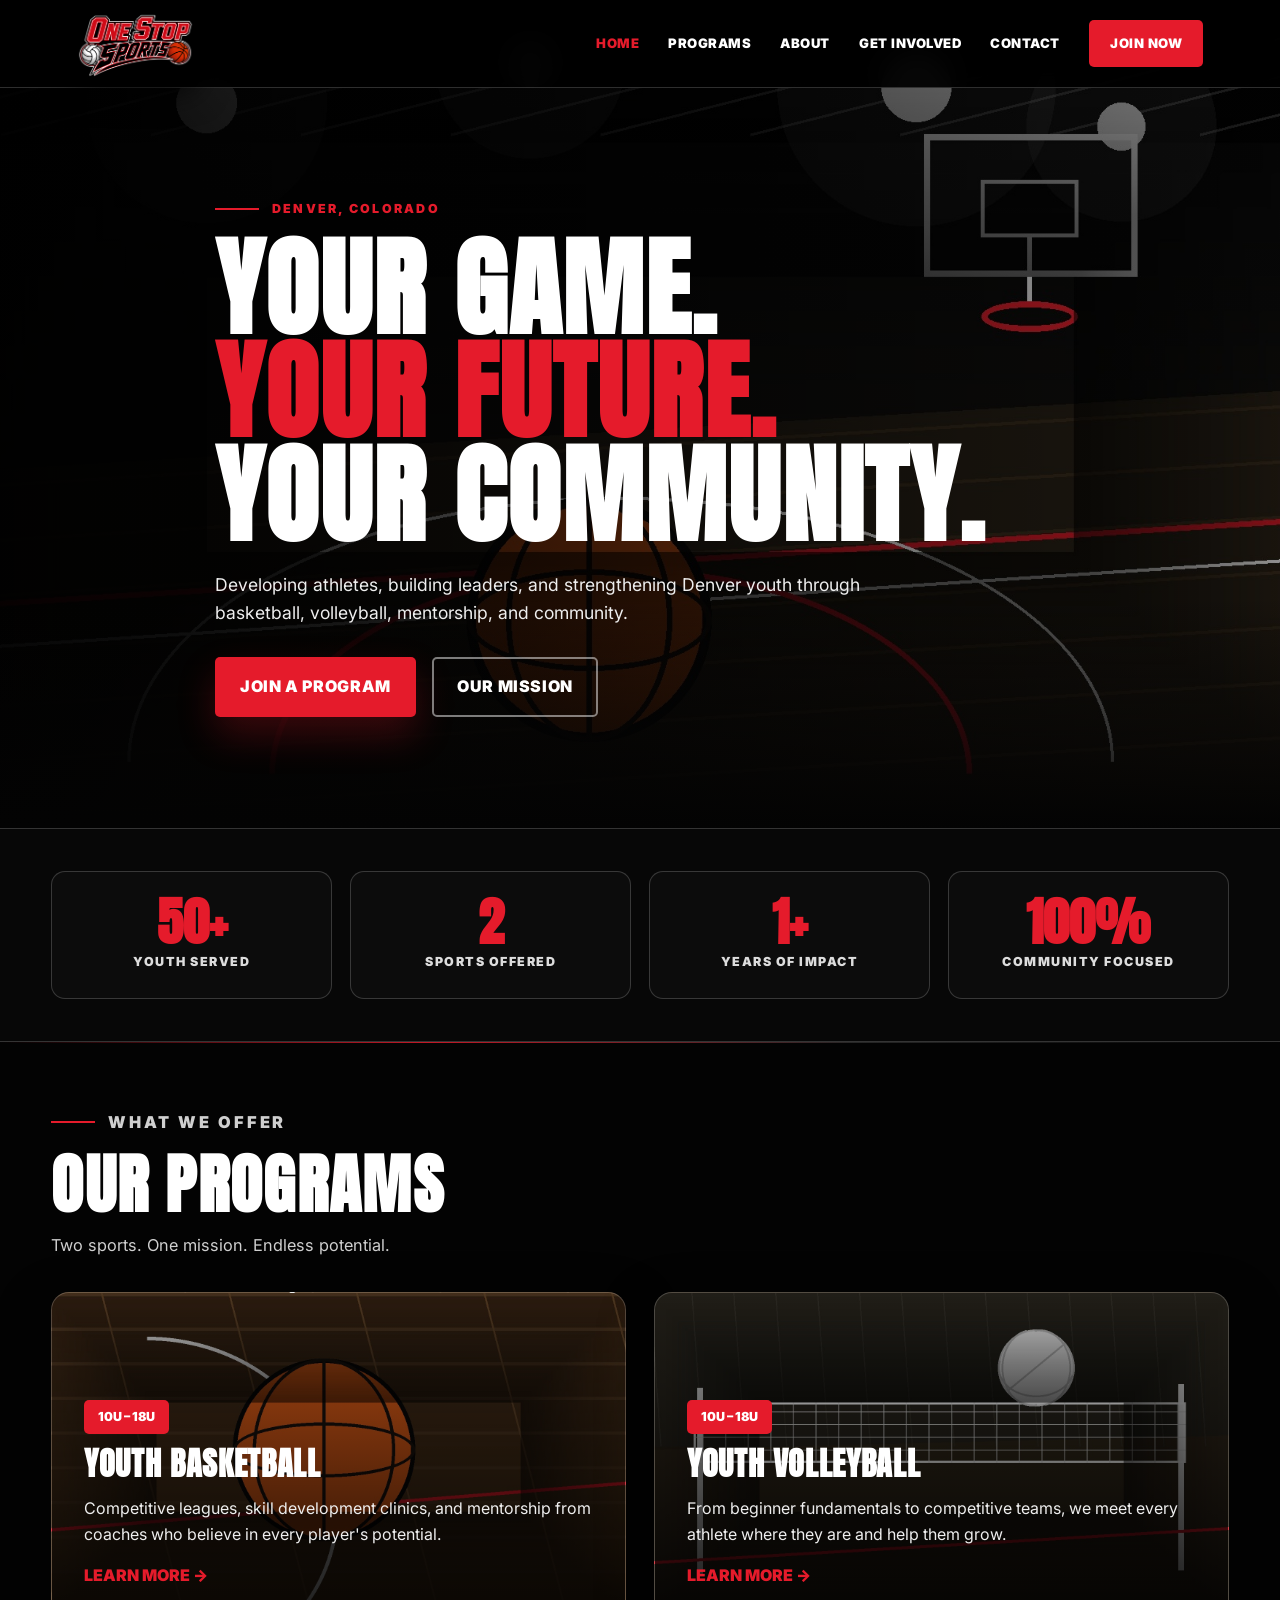
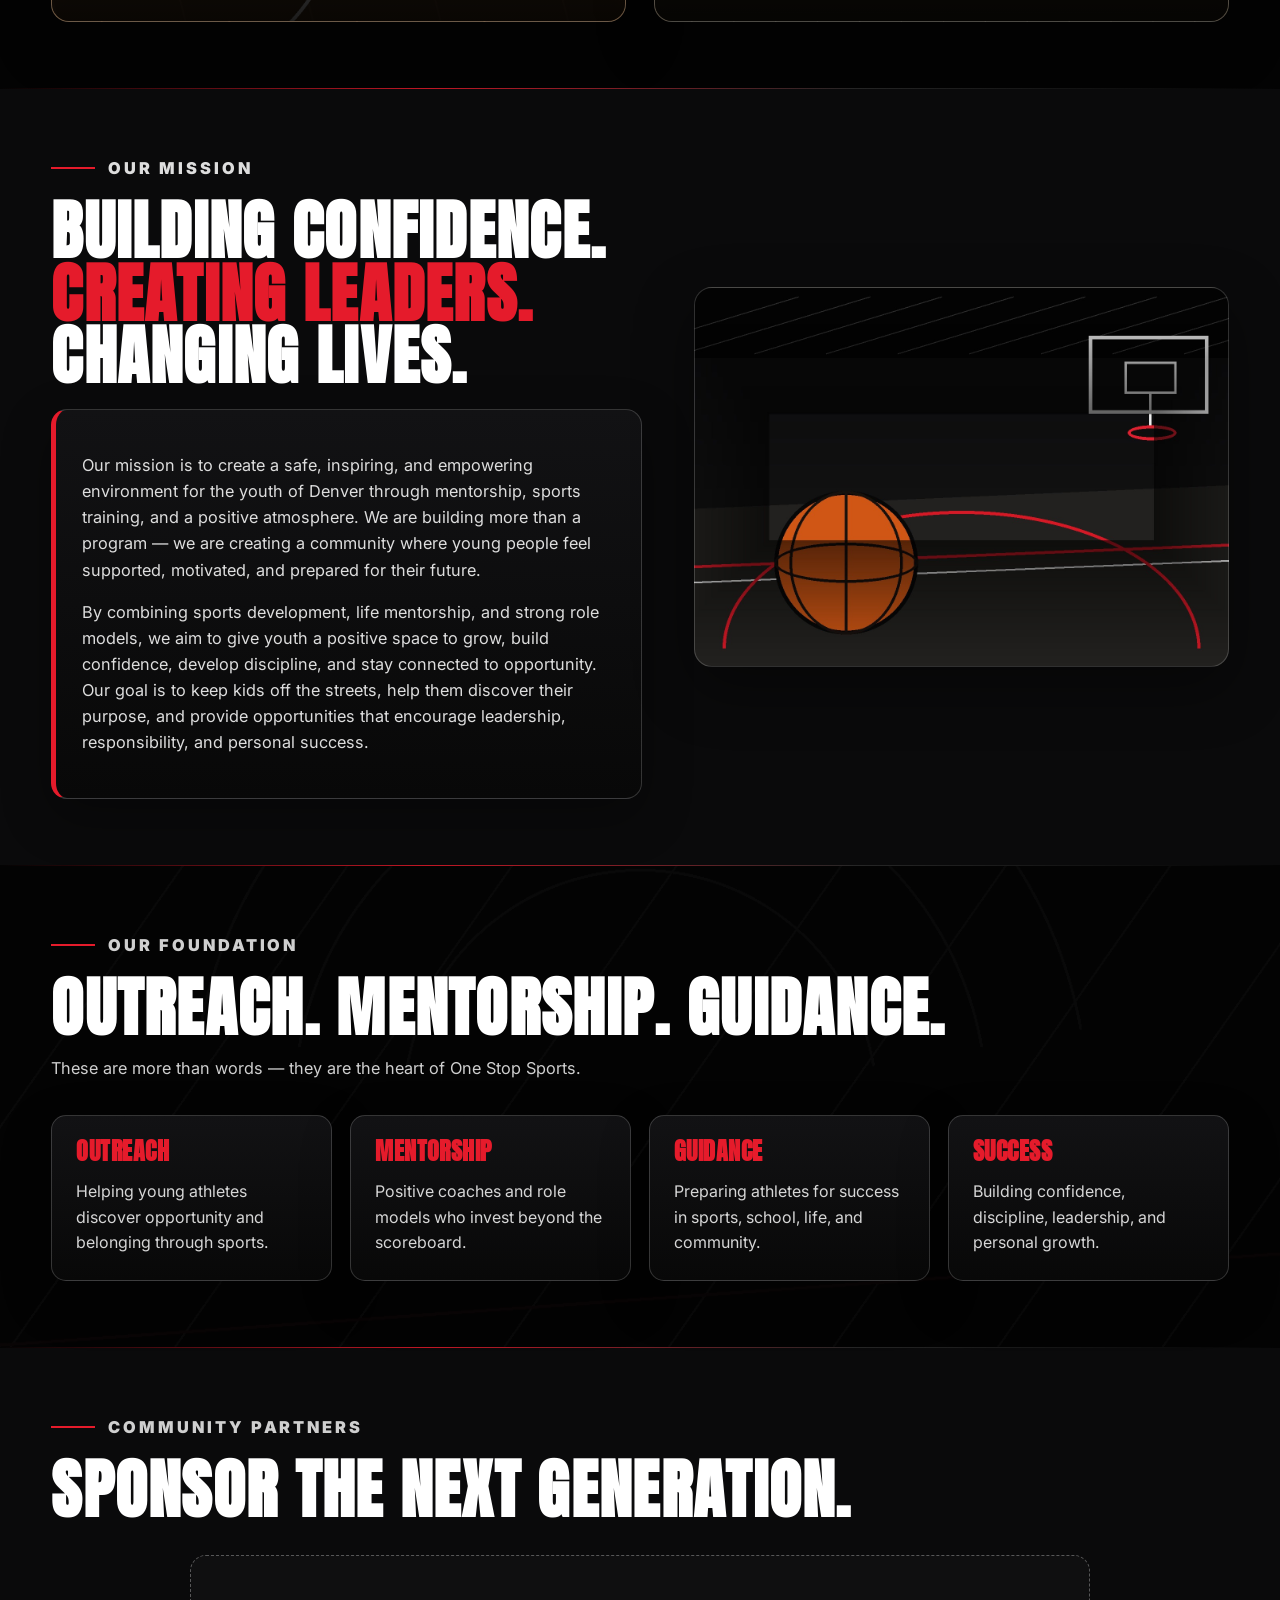
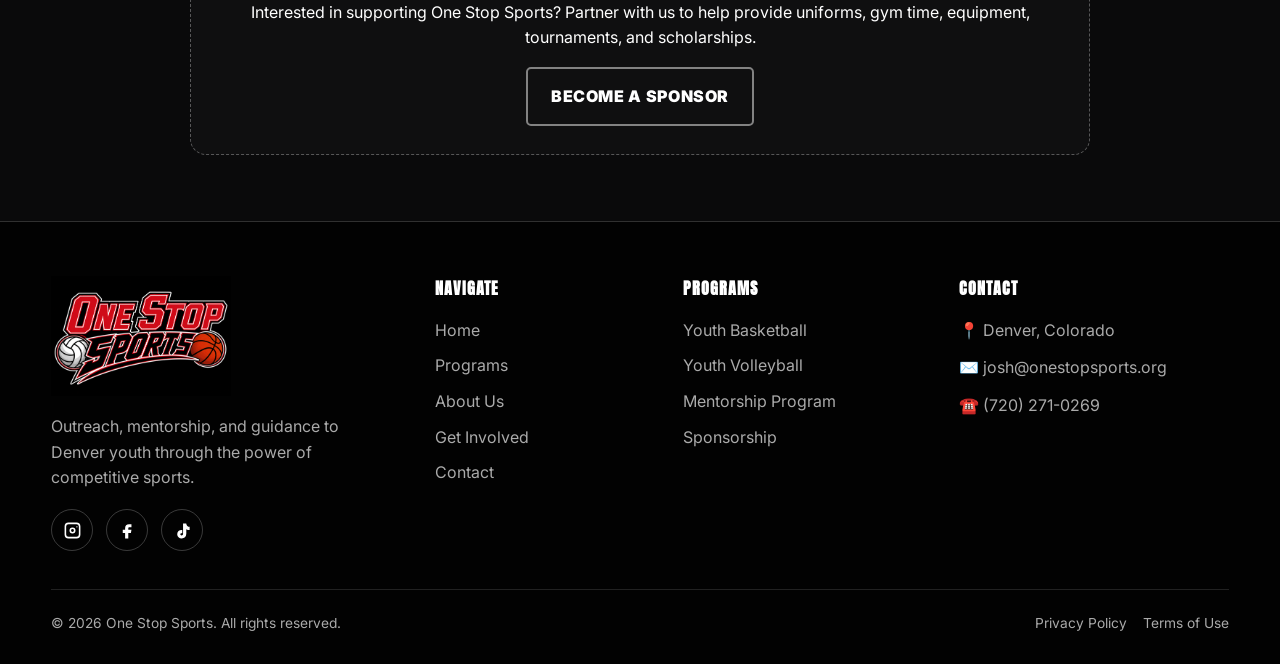
==== commit 4c51b2f9: "Add files via upload" ====
--- a/index.html
+++ b/index.html
@@ -8,11 +8,7 @@
 <section class="section"><div class="container"><div class="section-head reveal"><p class="eyebrow">What We Offer</p><h2>Our Programs</h2><p>Two sports. One mission. Endless potential.</p></div><div class="cards"><article class="program-card basketball reveal"><div class="content"><span class="badge">10U – 18U</span><h3>Youth Basketball</h3><p>Competitive leagues, skill development clinics, and mentorship from coaches who believe in every player's potential.</p><a href="programs.html">Learn More →</a></div></article><article class="program-card volleyball reveal"><div class="content"><span class="badge">10U – 18U</span><h3>Youth Volleyball</h3><p>From beginner fundamentals to competitive teams, we meet every athlete where they are and help them grow.</p><a href="programs.html">Learn More →</a></div></article></div></div></section><div class="red-line"></div>
 <section class="section alt"><div class="container split"><div class="reveal"><p class="eyebrow">Our Mission</p><h2>Building confidence. <span>Creating leaders.</span> Changing lives.</h2><div class="mission-card"><p>Our mission is to create a safe, inspiring, and empowering environment for the youth of Denver through mentorship, sports training, and a positive atmosphere. We are building more than a program — we are creating a community where young people feel supported, motivated, and prepared for their future.</p><p>By combining sports development, life mentorship, and strong role models, we aim to give youth a positive space to grow, build confidence, develop discipline, and stay connected to opportunity. Our goal is to keep kids off the streets, help them discover their purpose, and provide opportunities that encourage leadership, responsibility, and personal success.</p></div></div><div class="photo reveal"></div></div></section><div class="red-line"></div>
 <section class="section texture"><div class="container"><div class="section-head reveal"><p class="eyebrow">Our Foundation</p><h2>Outreach. Mentorship. Guidance.</h2><p>These are more than words — they are the heart of One Stop Sports.</p></div><div class="value-grid"><div class="value-card reveal"><h3>Outreach</h3><p>Helping young athletes discover opportunity and belonging through sports.</p></div><div class="value-card reveal"><h3>Mentorship</h3><p>Positive coaches and role models who invest beyond the scoreboard.</p></div><div class="value-card reveal"><h3>Guidance</h3><p>Preparing athletes for success in sports, school, life, and community.</p></div><div class="value-card reveal"><h3>Success</h3><p>Building confidence, discipline, leadership, and personal growth.</p></div></div></div></section><div class="red-line"></div>
-<section class="section"><div class="container"><div class="section-head reveal"><p class="eyebrow">Why Parents Choose Us</p><h2>Where character meets competition.</h2></div><div class="why-grid"><div class="why-card reveal"><h3>Coaches Who Care</h3><p>Mentors who are invested in every athlete's growth.</p></div><div class="why-card reveal"><h3>Character First</h3><p>Teaching discipline, teamwork, confidence, and leadership.</p></div><div class="why-card reveal"><h3>Competitive Growth</h3><p>Helping athletes develop skills and compete with purpose.</p></div><div class="why-card reveal"><h3>Community Focused</h3><p>Serving Denver families through sports and mentorship.</p></div></div></div></section><div class="red-line"></div>
-<section class="section alt"><div class="container"><div class="section-head reveal"><p class="eyebrow">Gallery Preview</p><h2>The movement starts here.</h2></div><div class="gallery reveal"><div></div><div></div><div></div></div></div></section><div class="red-line"></div>
-<section class="section"><div class="container testimonial-wrap"><div class="reveal"><p class="eyebrow">Testimonials</p><h2>Stories from our community.</h2><div class="testimonial-card"><p>“My child gained confidence, discipline, and a positive place to grow.”</p><strong>— Parent Testimonial</strong></div></div><form class="testimonial-form reveal" action="mailto:josh@onestopsports.org" method="post" enctype="text/plain"><h3>Share Your Story</h3><label>Your Name</label><input name="name" placeholder="Parent or guardian name"><label>Your Testimonial</label><textarea name="testimonial" placeholder="Write your testimonial here..."></textarea><button class="btn red" type="submit">Submit Testimonial</button><p style="color:#aaa;font-size:.9rem">This opens an email draft for now. We can connect a Google Form later so responses save automatically.</p></form></div></section><div class="red-line"></div>
 <section class="section alt"><div class="container"><div class="section-head reveal"><p class="eyebrow">Community Partners</p><h2>Sponsor the next generation.</h2></div><div class="sponsor-box reveal"><p>Interested in supporting One Stop Sports? Partner with us to help provide uniforms, gym time, equipment, tournaments, and scholarships.</p><a class="btn dark" href="contact.html">Become a Sponsor</a></div></div></section>
-<section class="cta"><div class="container reveal"><p class="eyebrow" style="justify-content:center">Join The Movement</p><h2>Ready to change <span>a life?</span></h2><p>Whether you are an athlete, parent, coach, volunteer, or sponsor — there is a place for you at One Stop Sports.</p><div class="btns" style="justify-content:center"><a class="btn red" href="get-involved.html">Get Involved</a><a class="btn dark" href="contact.html">Contact Us</a></div></div></section>
 </main><footer>
   <div class="container">
     <div class="footer-top">
--- a/css/styles.css
+++ b/css/styles.css
@@ -1,137 +1,18 @@
 
 @import url('https://fonts.googleapis.com/css2?family=Anton&family=Inter:wght@400;500;700;800;900&display=swap');
-
-:root{
-  --black:#030303;
-  --charcoal:#090909;
-  --panel:#111112;
-  --red:#e51b2b;
-  --white:#fff;
-  --muted:#cfcfcf;
-  --line:rgba(255,255,255,.16);
-}
-*{box-sizing:border-box}
-html{scroll-behavior:smooth}
-body{margin:0;background:var(--black);color:var(--white);font-family:Inter,Arial,sans-serif;line-height:1.65}
-a{text-decoration:none;color:inherit}
-img{max-width:100%;display:block}
-.container{width:min(1180px,92%);margin:auto}
-
-.header{
-  position:fixed;top:0;left:0;right:0;z-index:100;
-  height:92px;display:flex;align-items:center;justify-content:space-between;
-  padding:0 6%;background:rgba(0,0,0,.92);border-bottom:1px solid var(--line);
-  backdrop-filter:blur(12px)
-}
-.logo img{height:82px;width:auto;object-fit:contain;filter:drop-shadow(0 7px 16px rgba(0,0,0,.8))}
-.nav{display:flex;gap:29px;align-items:center;text-transform:uppercase;font-weight:900;font-size:.82rem;letter-spacing:.04em}
-.nav a{position:relative}
-.nav a:hover,.nav a.active{color:var(--red)}
-.nav .join{background:var(--red);padding:14px 22px;border-radius:5px;color:#fff}
-.nav .join:hover{background:#fff;color:#000}
-.menu{display:none;background:transparent;color:#fff;border:0;font-size:31px}
-
-.hero{
-  min-height:100vh;position:relative;display:flex;align-items:center;overflow:hidden;
-  background:
-  linear-gradient(90deg,rgba(0,0,0,.95) 0%,rgba(0,0,0,.73) 42%,rgba(0,0,0,.32) 100%),
-  url('../assets/hero.jpg') center/cover
-}
-.hero:after{content:"";position:absolute;left:0;right:0;bottom:0;height:30%;background:linear-gradient(transparent,#030303)}
-.hero-content{position:relative;z-index:1;max-width:840px;padding-top:88px}
-.eyebrow{display:flex;align-items:center;gap:13px;color:var(--red);font-weight:900;letter-spacing:.18em;text-transform:uppercase;font-size:.78rem;margin:0 0 22px}
-.eyebrow:before{content:"";width:44px;height:2px;background:var(--red)}
-h1,h2,h3{font-family:Anton,Impact,sans-serif;text-transform:uppercase;line-height:.96;margin:0;letter-spacing:.02em}
-h1{font-size:clamp(4rem,8.7vw,8.6rem)}
-h1 span,h2 span{color:var(--red)}
-h2{font-size:clamp(2.8rem,5.5vw,5.1rem)}
-h3{font-size:2.05rem}
-.lead{font-size:1.12rem;color:#eee;max-width:645px;margin:26px 0 34px}
-.btns{display:flex;gap:16px;flex-wrap:wrap}
-.btn{display:inline-flex;align-items:center;justify-content:center;text-transform:uppercase;font-weight:900;letter-spacing:.04em;padding:16px 24px;border-radius:5px;border:2px solid transparent;min-width:165px;transition:.22s}
-.btn.red{background:var(--red);box-shadow:0 18px 38px rgba(229,27,43,.24)}
-.btn.red:hover{background:white;color:black;transform:translateY(-3px)}
-.btn.dark{border-color:rgba(255,255,255,.45)}
-.btn.dark:hover{border-color:var(--red);color:var(--red)}
-
-.section-border{border-top:1px solid var(--line);border-bottom:1px solid var(--line)}
-.stats{padding:62px 0;background:#070707}
-.stats-grid{display:grid;grid-template-columns:repeat(4,1fr);gap:22px}
-.stat{border:1px solid var(--line);border-radius:14px;padding:30px 16px;text-align:center;background:rgba(255,255,255,.02)}
-.stat strong{display:block;color:var(--red);font-family:Anton;font-size:3.45rem;line-height:1}
-.stat span{text-transform:uppercase;letter-spacing:.12em;font-size:.8rem;font-weight:900;color:#ddd}
-
-.section{position:relative;padding:94px 0}
-.section.alt{background:#090909}
-.section.texture{background:#080808 url('../assets/texture.jpg') center/cover fixed}
-.section.texture:before{content:"";position:absolute;inset:0;background:rgba(0,0,0,.86);pointer-events:none}
-.section.texture .container{position:relative}
-.red-line{height:1px;background:linear-gradient(90deg,transparent,rgba(229,27,43,.85),rgba(255,255,255,.15),transparent)}
-.section-head{margin-bottom:48px}
-.section-head p{color:var(--muted);font-size:1.05rem}
-
-.cards{display:grid;grid-template-columns:repeat(2,1fr);gap:30px}
-.program-card{min-height:360px;border-radius:18px;overflow:hidden;position:relative;display:flex;align-items:flex-end;border:1px solid var(--line);background-size:cover;background-position:center;transition:.25s;box-shadow:0 22px 60px rgba(0,0,0,.34)}
-.program-card:hover{transform:translateY(-6px);border-color:rgba(229,27,43,.55)}
-.program-card:after{content:"";position:absolute;inset:0;background:linear-gradient(180deg,rgba(0,0,0,.12),rgba(0,0,0,.9))}
-.program-card .content{position:relative;z-index:1;padding:38px}
-.badge{display:inline-block;background:var(--red);border-radius:5px;padding:7px 14px;font-weight:900;font-size:.78rem;margin-bottom:15px}
-.program-card p{color:#eee}
-.program-card a{color:var(--red);font-weight:900;text-transform:uppercase}
-.basketball{background-image:url('../assets/basketball.jpg')}
-.volleyball{background-image:url('../assets/volleyball.jpg')}
-
-.split{display:grid;grid-template-columns:1fr 1fr;gap:66px;align-items:center}
-.split p{color:#ddd;font-size:1.05rem}
-.photo{min-height:420px;border-radius:18px;border:1px solid var(--line);background:url('../assets/mission-court.jpg') center/cover;box-shadow:0 24px 65px rgba(0,0,0,.42)}
-.mission-card{background:linear-gradient(180deg,#121214,#080808);border:1px solid var(--line);border-left:5px solid var(--red);border-radius:16px;padding:30px;box-shadow:0 18px 55px rgba(0,0,0,.32)}
-
-.value-grid,.why-grid{display:grid;grid-template-columns:repeat(4,1fr);gap:20px}
-.value-card,.why-card,.testimonial-card{background:linear-gradient(180deg,#121214,#080808);border:1px solid var(--line);border-radius:15px;padding:26px;box-shadow:0 18px 50px rgba(0,0,0,.28)}
-.value-card h3,.why-card h3{font-size:1.55rem;color:var(--red)}
-.value-card p,.why-card p{color:#d6d6d6;margin-bottom:0}
-
-.gallery{display:grid;grid-template-columns:1.2fr .9fr .9fr;gap:18px}
-.gallery div{min-height:255px;border:1px solid var(--line);border-radius:16px;background-size:cover;background-position:center;box-shadow:0 18px 50px rgba(0,0,0,.32)}
-.gallery div:nth-child(1){background-image:url('../assets/gallery-1.jpg')}
-.gallery div:nth-child(2){background-image:url('../assets/gallery-2.jpg')}
-.gallery div:nth-child(3){background-image:url('../assets/gallery-3.jpg')}
-
-.testimonial-wrap{display:grid;grid-template-columns:1fr 1fr;gap:28px;align-items:start}
-.testimonial-card p{font-size:1.05rem;color:#e8e8e8}
-.testimonial-form{background:#0d0d0e;border:1px solid var(--line);border-radius:16px;padding:28px}
-.testimonial-form label{display:block;font-weight:800;margin:0 0 8px}
-.testimonial-form input,.testimonial-form textarea{
-  width:100%;background:#050505;border:1px solid rgba(255,255,255,.22);border-radius:8px;color:#fff;padding:13px;margin-bottom:15px;font-family:inherit
-}
-.testimonial-form textarea{min-height:120px;resize:vertical}
-.testimonial-form button{cursor:pointer}
-
-.sponsor-box{border:1px dashed rgba(255,255,255,.28);border-radius:16px;padding:32px;background:rgba(255,255,255,.02);text-align:center}
-.cta{text-align:center;padding:108px 0;background:radial-gradient(circle at 50% 50%,rgba(229,27,43,.14),transparent 35%),linear-gradient(135deg,#111,#030303)}
-.cta p{max-width:720px;margin:20px auto 36px;color:#ddd;font-size:1.08rem}
-
-footer{background:#020202;border-top:1px solid var(--line);padding:64px 0 34px;color:#aaa}
-.footer-top{display:grid;grid-template-columns:1.25fr .75fr .85fr 1fr;gap:48px;align-items:start}
-.footer-logo{width:180px;margin-bottom:20px}
-.footer-title{font-family:Anton;text-transform:uppercase;color:#fff;letter-spacing:.06em;margin:0 0 18px}
-.footer-links{display:grid;gap:11px}
-.footer-links a:hover{color:var(--red)}
-.socials{display:flex;gap:13px;margin-top:20px}
-.socials a{width:42px;height:42px;border:1px solid rgba(255,255,255,.22);border-radius:50%;display:grid;place-items:center;color:#fff;transition:.2s}
-.socials a:hover{background:var(--red);border-color:var(--red)}
-.socials svg{width:19px;height:19px;fill:currentColor}
-.footer-contact p{margin:0 0 13px}
-.footer-bottom{border-top:1px solid rgba(255,255,255,.12);margin-top:42px;padding-top:24px;display:flex;justify-content:space-between;gap:20px;flex-wrap:wrap;font-size:.86rem}
-
-.page-hero{padding:160px 0 90px;background:linear-gradient(135deg,#0b0b0c,#030303);border-bottom:1px solid var(--line)}
-.page-hero p{color:#ddd;max-width:760px}
-.reveal{opacity:0;transform:translateY(24px);transition:.65s}.reveal.show{opacity:1;transform:none}
-
-@media(max-width:950px){
- .header{height:84px;padding:0 5%}.logo img{height:72px}.menu{display:block}
- .nav{display:none;position:absolute;top:84px;left:0;right:0;background:#050505;border-bottom:1px solid var(--line);padding:24px 6%;flex-direction:column;align-items:flex-start}.nav.open{display:flex}
- h1{font-size:3.75rem}.hero{min-height:92vh}.hero-content{padding-top:90px}
- .stats-grid,.cards,.split,.value-grid,.why-grid,.gallery,.testimonial-wrap,.footer-top{grid-template-columns:1fr}
- .section{padding:76px 0}.footer-top{gap:32px}.footer-logo{width:165px}
-}
+:root{--black:#030303;--charcoal:#0b0b0c;--panel:#111112;--red:#e51b2b;--white:#fff;--muted:#cfcfcf;--line:rgba(255,255,255,.18)}
+*{box-sizing:border-box}html{scroll-behavior:smooth}body{margin:0;background:var(--black);color:var(--white);font-family:Inter,Arial,sans-serif;line-height:1.6}a{text-decoration:none;color:inherit}img{max-width:100%;display:block}.container{width:min(1240px,92%);margin:auto}
+.header{position:fixed;top:0;left:0;right:0;z-index:100;height:88px;display:flex;align-items:center;justify-content:space-between;padding:0 6%;background:rgba(0,0,0,.93);border-bottom:1px solid var(--line);backdrop-filter:blur(12px)}
+.logo img{height:78px;width:auto;filter:drop-shadow(0 7px 16px rgba(0,0,0,.8))}.nav{display:flex;gap:29px;align-items:center;text-transform:uppercase;font-weight:900;font-size:.82rem;letter-spacing:.04em}.nav a:hover,.nav a.active{color:var(--red)}.nav .join{background:var(--red);padding:13px 21px;border-radius:5px;color:#fff}.nav .join:hover{background:#fff;color:#000}.menu{display:none;background:transparent;color:#fff;border:0;font-size:31px}
+.hero{min-height:92vh;position:relative;display:flex;align-items:center;overflow:hidden;background:linear-gradient(90deg,rgba(0,0,0,.96) 0%,rgba(0,0,0,.73) 42%,rgba(0,0,0,.28) 100%),url('../assets/hero.jpg') center/cover}.hero:after{content:"";position:absolute;left:0;right:0;bottom:0;height:28%;background:linear-gradient(transparent,#030303)}.hero-content{position:relative;z-index:1;max-width:850px;padding-top:88px}
+.eyebrow{display:flex;align-items:center;gap:13px;color:var(--red);font-weight:900;letter-spacing:.18em;text-transform:uppercase;font-size:.78rem;margin:0 0 18px}.eyebrow:before{content:"";width:44px;height:2px;background:var(--red)}h1,h2,h3{font-family:Anton,Impact,sans-serif;text-transform:uppercase;line-height:.96;margin:0;letter-spacing:.02em}h1{font-size:clamp(4rem,8.4vw,8.2rem)}h1 span,h2 span{color:var(--red)}h2{font-size:clamp(2.6rem,5.1vw,4.9rem)}h3{font-size:2rem}.lead{font-size:1.1rem;color:#eee;max-width:645px;margin:24px 0 30px}
+.btns{display:flex;gap:16px;flex-wrap:wrap}.btn{display:inline-flex;align-items:center;justify-content:center;text-transform:uppercase;font-weight:900;letter-spacing:.04em;padding:15px 23px;border-radius:5px;border:2px solid transparent;min-width:160px;transition:.22s}.btn.red{background:var(--red);box-shadow:0 18px 38px rgba(229,27,43,.24)}.btn.red:hover{background:white;color:black;transform:translateY(-3px)}.btn.dark{border-color:rgba(255,255,255,.48)}.btn.dark:hover{border-color:var(--red);color:var(--red)}
+.section-border{border-top:1px solid var(--line);border-bottom:1px solid var(--line)}.stats{padding:42px 0;background:#070707}.stats-grid{display:grid;grid-template-columns:repeat(4,1fr);gap:18px}.stat{border:1px solid var(--line);border-radius:14px;padding:24px 14px;text-align:center;background:rgba(255,255,255,.025)}.stat strong{display:block;color:var(--red);font-family:Anton;font-size:3.25rem;line-height:1}.stat span{text-transform:uppercase;letter-spacing:.12em;font-size:.78rem;font-weight:900;color:#ddd}
+.section{position:relative;padding:66px 0}.section.alt{background:#0a0a0b}.section.texture{background:#090909}.section.texture:before{content:"";position:absolute;inset:0;background:url('../assets/texture.jpg') center/cover;opacity:.18;pointer-events:none}.section.texture:after{content:"";position:absolute;inset:0;background:rgba(0,0,0,.62);pointer-events:none}.section.texture .container{position:relative;z-index:1}.red-line{height:1px;background:linear-gradient(90deg,transparent,rgba(229,27,43,.85),rgba(255,255,255,.14),transparent)}.section-head{margin-bottom:34px}.section-head p{color:var(--muted);font-size:1.02rem}
+.cards{display:grid;grid-template-columns:repeat(2,1fr);gap:28px}.program-card{min-height:330px;border-radius:18px;overflow:hidden;position:relative;display:flex;align-items:flex-end;border:1px solid var(--line);background-size:cover;background-position:center;transition:.25s;box-shadow:0 20px 55px rgba(0,0,0,.34)}.program-card:hover{transform:translateY(-6px);border-color:rgba(229,27,43,.58)}.program-card:after{content:"";position:absolute;inset:0;background:linear-gradient(180deg,rgba(0,0,0,.12),rgba(0,0,0,.88))}.program-card .content{position:relative;z-index:1;padding:32px}.badge{display:inline-block;background:var(--red);border-radius:5px;padding:7px 14px;font-weight:900;font-size:.78rem;margin-bottom:15px}.program-card p{color:#eee}.program-card a{color:var(--red);font-weight:900;text-transform:uppercase}.basketball{background-image:url('../assets/basketball.jpg')}.volleyball{background-image:url('../assets/volleyball.jpg')}
+.split{display:grid;grid-template-columns:1.05fr .95fr;gap:52px;align-items:center}.split p{color:#ddd;font-size:1.02rem}.photo{min-height:380px;border-radius:18px;border:1px solid var(--line);background:url('../assets/mission-court.jpg') center/cover;box-shadow:0 20px 58px rgba(0,0,0,.42)}.mission-card{background:linear-gradient(180deg,#121214,#080808);border:1px solid var(--line);border-left:5px solid var(--red);border-radius:16px;padding:26px;box-shadow:0 18px 50px rgba(0,0,0,.32);margin-top:22px}
+.value-grid{display:grid;grid-template-columns:repeat(4,1fr);gap:18px}.value-card{background:linear-gradient(180deg,#121214,#080808);border:1px solid var(--line);border-radius:15px;padding:24px;box-shadow:0 18px 50px rgba(0,0,0,.28)}.value-card h3{font-size:1.5rem;color:var(--red)}.value-card p{color:#d6d6d6;margin-bottom:0}
+.sponsor-box{border:1px dashed rgba(255,255,255,.30);border-radius:16px;padding:28px;background:rgba(255,255,255,.025);text-align:center;max-width:900px;margin:auto}
+footer{background:#020202;border-top:1px solid var(--line);padding:54px 0 30px;color:#aaa}.footer-top{display:grid;grid-template-columns:1.25fr .75fr .85fr 1fr;gap:46px;align-items:start}.footer-logo{width:180px;margin-bottom:18px}.footer-title{font-family:Anton;text-transform:uppercase;color:#fff;letter-spacing:.06em;margin:0 0 16px}.footer-links{display:grid;gap:10px}.footer-links a:hover{color:var(--red)}.socials{display:flex;gap:13px;margin-top:18px}.socials a{width:42px;height:42px;border:1px solid rgba(255,255,255,.22);border-radius:50%;display:grid;place-items:center;color:#fff;transition:.2s}.socials a:hover{background:var(--red);border-color:var(--red)}.socials svg{width:19px;height:19px;fill:currentColor}.footer-contact p{margin:0 0 12px}.footer-bottom{border-top:1px solid rgba(255,255,255,.12);margin-top:38px;padding-top:22px;display:flex;justify-content:space-between;gap:20px;flex-wrap:wrap;font-size:.86rem}
+.page-hero{padding:150px 0 80px;background:linear-gradient(135deg,#0b0b0c,#030303);border-bottom:1px solid var(--line)}.page-hero p{color:#ddd;max-width:760px}.reveal{opacity:0;transform:translateY(20px);transition:.6s}.reveal.show{opacity:1;transform:none}
+@media(max-width:950px){.header{height:82px;padding:0 5%}.logo img{height:68px}.menu{display:block}.nav{display:none;position:absolute;top:82px;left:0;right:0;background:#050505;border-bottom:1px solid var(--line);padding:24px 6%;flex-direction:column;align-items:flex-start}.nav.open{display:flex}h1{font-size:3.65rem}.hero{min-height:88vh}.hero-content{padding-top:84px}.stats-grid,.cards,.split,.value-grid,.footer-top{grid-template-columns:1fr}.section{padding:56px 0}.footer-logo{width:165px}}
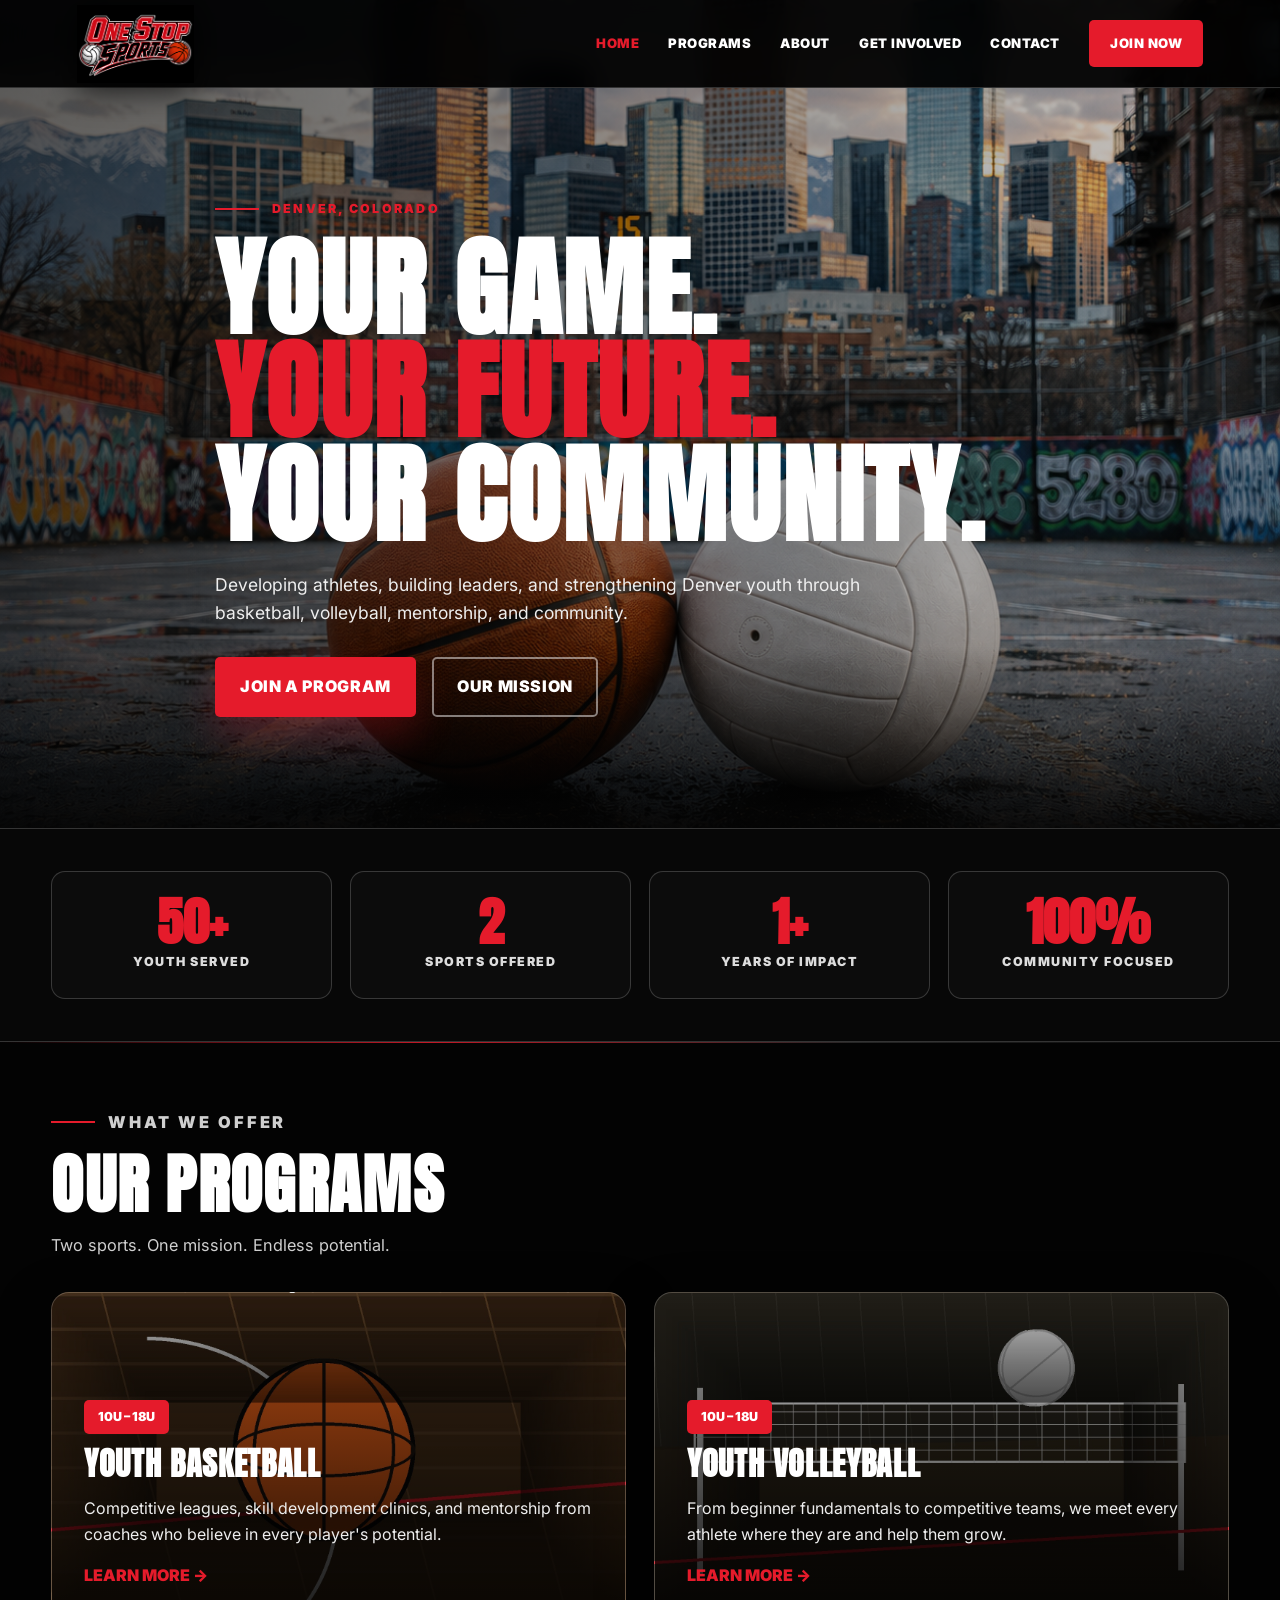
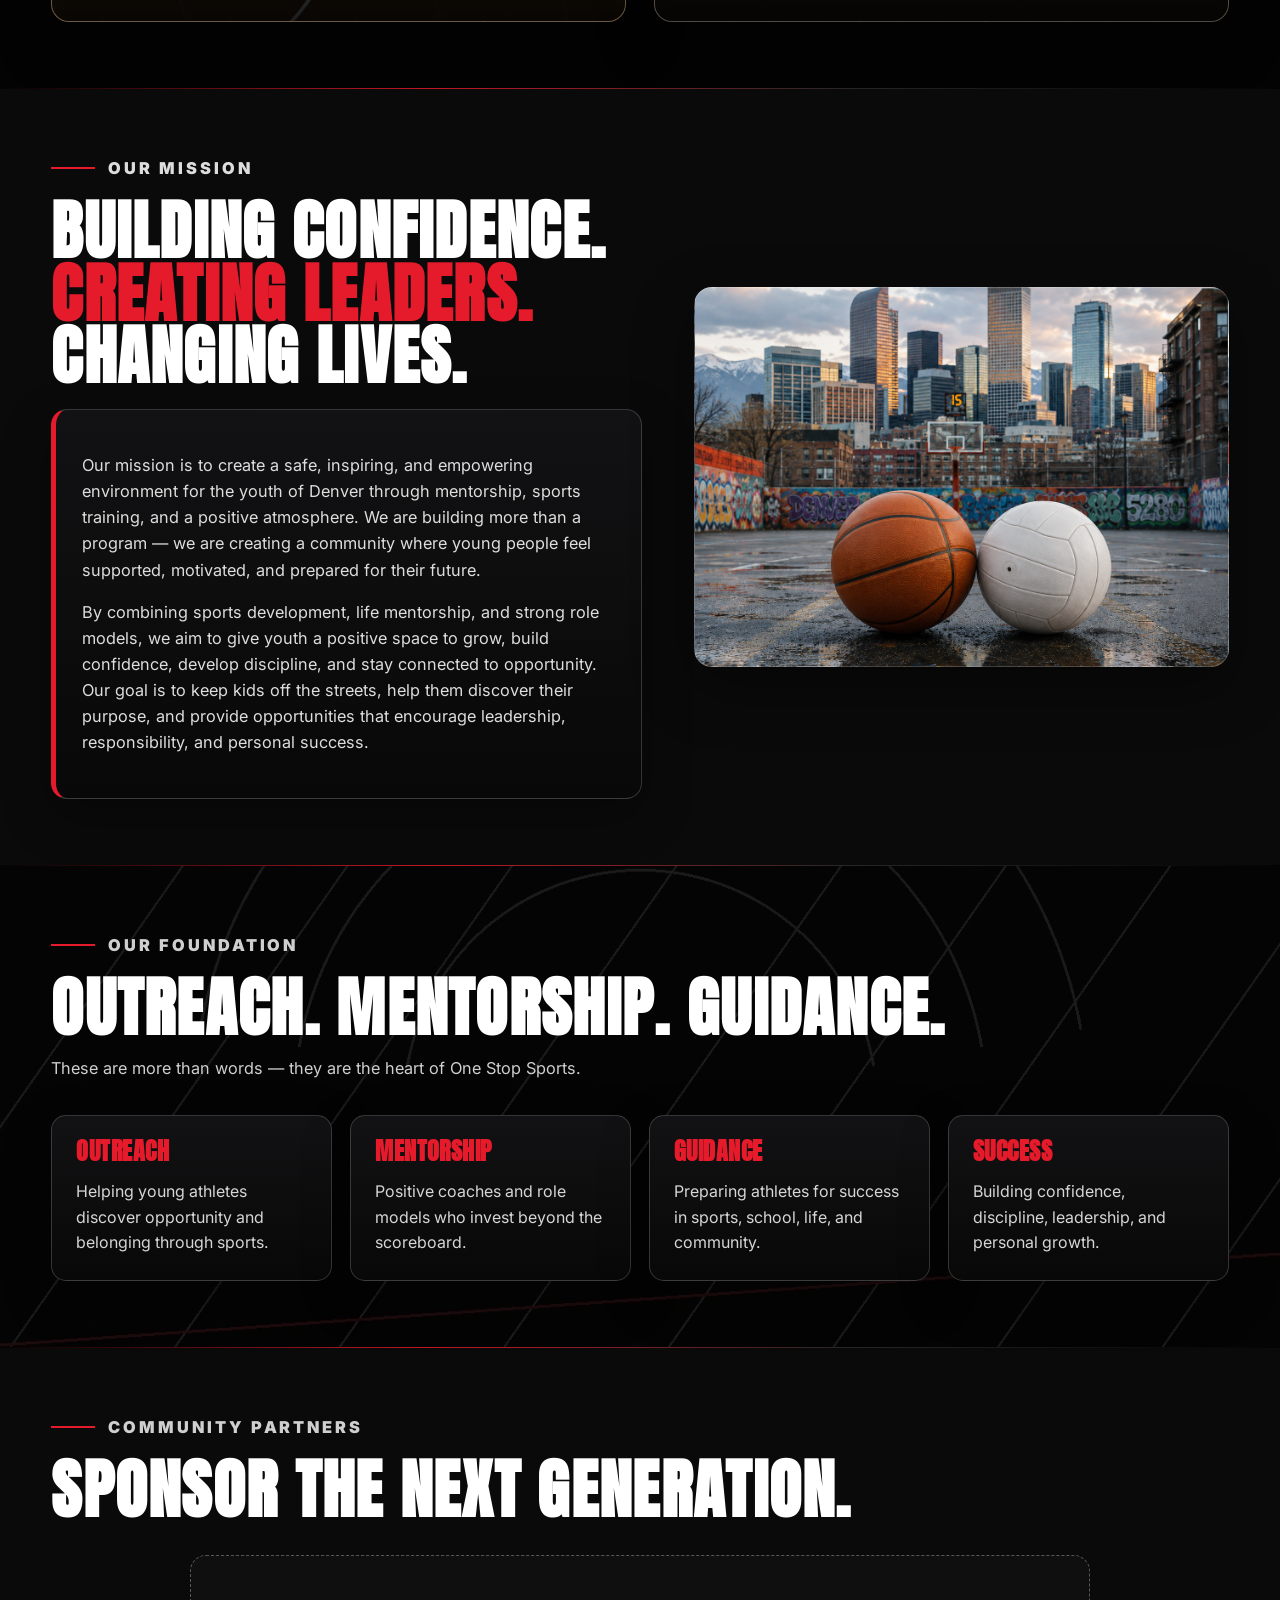
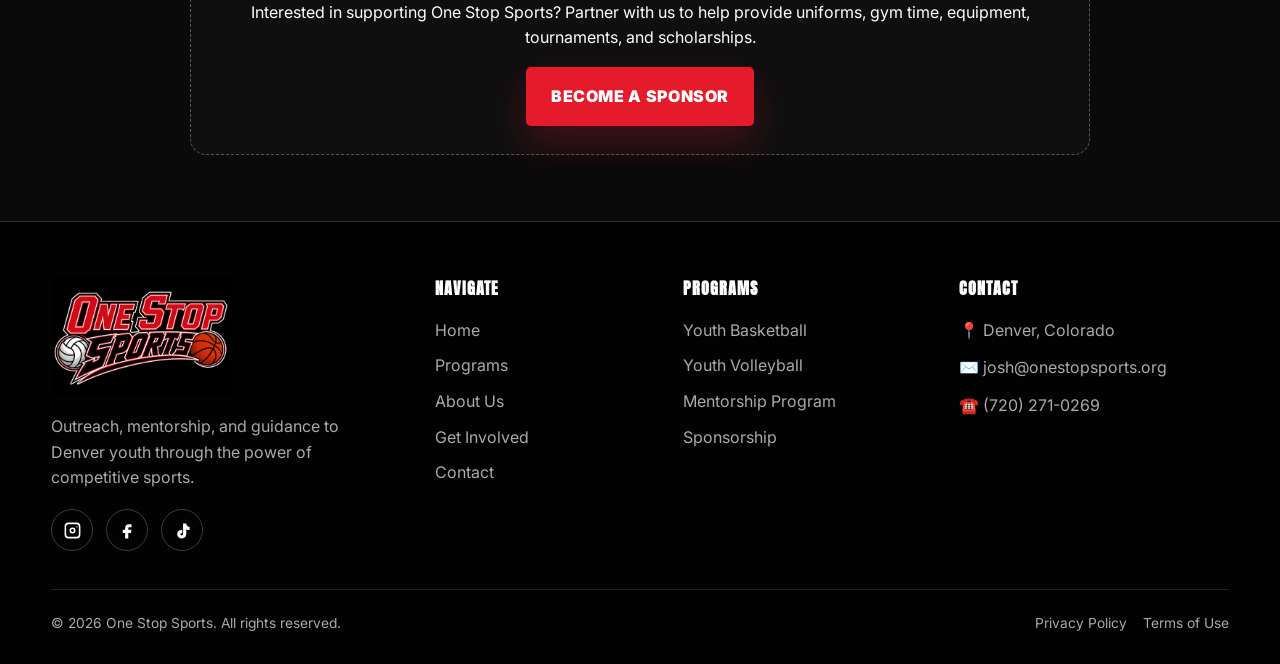
==== commit c38ceeda: "Add files via upload" ====
--- a/index.html
+++ b/index.html
@@ -8,7 +8,7 @@
 <section class="section"><div class="container"><div class="section-head reveal"><p class="eyebrow">What We Offer</p><h2>Our Programs</h2><p>Two sports. One mission. Endless potential.</p></div><div class="cards"><article class="program-card basketball reveal"><div class="content"><span class="badge">10U – 18U</span><h3>Youth Basketball</h3><p>Competitive leagues, skill development clinics, and mentorship from coaches who believe in every player's potential.</p><a href="programs.html">Learn More →</a></div></article><article class="program-card volleyball reveal"><div class="content"><span class="badge">10U – 18U</span><h3>Youth Volleyball</h3><p>From beginner fundamentals to competitive teams, we meet every athlete where they are and help them grow.</p><a href="programs.html">Learn More →</a></div></article></div></div></section><div class="red-line"></div>
 <section class="section alt"><div class="container split"><div class="reveal"><p class="eyebrow">Our Mission</p><h2>Building confidence. <span>Creating leaders.</span> Changing lives.</h2><div class="mission-card"><p>Our mission is to create a safe, inspiring, and empowering environment for the youth of Denver through mentorship, sports training, and a positive atmosphere. We are building more than a program — we are creating a community where young people feel supported, motivated, and prepared for their future.</p><p>By combining sports development, life mentorship, and strong role models, we aim to give youth a positive space to grow, build confidence, develop discipline, and stay connected to opportunity. Our goal is to keep kids off the streets, help them discover their purpose, and provide opportunities that encourage leadership, responsibility, and personal success.</p></div></div><div class="photo reveal"></div></div></section><div class="red-line"></div>
 <section class="section texture"><div class="container"><div class="section-head reveal"><p class="eyebrow">Our Foundation</p><h2>Outreach. Mentorship. Guidance.</h2><p>These are more than words — they are the heart of One Stop Sports.</p></div><div class="value-grid"><div class="value-card reveal"><h3>Outreach</h3><p>Helping young athletes discover opportunity and belonging through sports.</p></div><div class="value-card reveal"><h3>Mentorship</h3><p>Positive coaches and role models who invest beyond the scoreboard.</p></div><div class="value-card reveal"><h3>Guidance</h3><p>Preparing athletes for success in sports, school, life, and community.</p></div><div class="value-card reveal"><h3>Success</h3><p>Building confidence, discipline, leadership, and personal growth.</p></div></div></div></section><div class="red-line"></div>
-<section class="section alt"><div class="container"><div class="section-head reveal"><p class="eyebrow">Community Partners</p><h2>Sponsor the next generation.</h2></div><div class="sponsor-box reveal"><p>Interested in supporting One Stop Sports? Partner with us to help provide uniforms, gym time, equipment, tournaments, and scholarships.</p><a class="btn dark" href="contact.html">Become a Sponsor</a></div></div></section>
+<section class="section alt"><div class="container"><div class="section-head reveal"><p class="eyebrow">Community Partners</p><h2>Sponsor the next generation.</h2></div><div class="sponsor-box reveal"><p>Interested in supporting One Stop Sports? Partner with us to help provide uniforms, gym time, equipment, tournaments, and scholarships.</p><a class="btn red" href="contact.html">Become a Sponsor</a></div></div></section>
 </main><footer>
   <div class="container">
     <div class="footer-top">
--- a/css/styles.css
+++ b/css/styles.css
@@ -4,11 +4,11 @@
 *{box-sizing:border-box}html{scroll-behavior:smooth}body{margin:0;background:var(--black);color:var(--white);font-family:Inter,Arial,sans-serif;line-height:1.6}a{text-decoration:none;color:inherit}img{max-width:100%;display:block}.container{width:min(1240px,92%);margin:auto}
 .header{position:fixed;top:0;left:0;right:0;z-index:100;height:88px;display:flex;align-items:center;justify-content:space-between;padding:0 6%;background:rgba(0,0,0,.93);border-bottom:1px solid var(--line);backdrop-filter:blur(12px)}
 .logo img{height:78px;width:auto;filter:drop-shadow(0 7px 16px rgba(0,0,0,.8))}.nav{display:flex;gap:29px;align-items:center;text-transform:uppercase;font-weight:900;font-size:.82rem;letter-spacing:.04em}.nav a:hover,.nav a.active{color:var(--red)}.nav .join{background:var(--red);padding:13px 21px;border-radius:5px;color:#fff}.nav .join:hover{background:#fff;color:#000}.menu{display:none;background:transparent;color:#fff;border:0;font-size:31px}
-.hero{min-height:92vh;position:relative;display:flex;align-items:center;overflow:hidden;background:linear-gradient(90deg,rgba(0,0,0,.96) 0%,rgba(0,0,0,.73) 42%,rgba(0,0,0,.28) 100%),url('../assets/hero.jpg') center/cover}.hero:after{content:"";position:absolute;left:0;right:0;bottom:0;height:28%;background:linear-gradient(transparent,#030303)}.hero-content{position:relative;z-index:1;max-width:850px;padding-top:88px}
+.hero{min-height:92vh;position:relative;display:flex;align-items:center;overflow:hidden;background:linear-gradient(90deg,rgba(0,0,0,.62) 0%,rgba(0,0,0,.46) 42%,rgba(0,0,0,.18) 100%),url('../assets/hero.jpg') center/cover}.hero:after{content:"";position:absolute;left:0;right:0;bottom:0;height:22%;background:linear-gradient(transparent,rgba(3,3,3,.92))}.hero-content{position:relative;z-index:1;max-width:850px;padding-top:88px}
 .eyebrow{display:flex;align-items:center;gap:13px;color:var(--red);font-weight:900;letter-spacing:.18em;text-transform:uppercase;font-size:.78rem;margin:0 0 18px}.eyebrow:before{content:"";width:44px;height:2px;background:var(--red)}h1,h2,h3{font-family:Anton,Impact,sans-serif;text-transform:uppercase;line-height:.96;margin:0;letter-spacing:.02em}h1{font-size:clamp(4rem,8.4vw,8.2rem)}h1 span,h2 span{color:var(--red)}h2{font-size:clamp(2.6rem,5.1vw,4.9rem)}h3{font-size:2rem}.lead{font-size:1.1rem;color:#eee;max-width:645px;margin:24px 0 30px}
 .btns{display:flex;gap:16px;flex-wrap:wrap}.btn{display:inline-flex;align-items:center;justify-content:center;text-transform:uppercase;font-weight:900;letter-spacing:.04em;padding:15px 23px;border-radius:5px;border:2px solid transparent;min-width:160px;transition:.22s}.btn.red{background:var(--red);box-shadow:0 18px 38px rgba(229,27,43,.24)}.btn.red:hover{background:white;color:black;transform:translateY(-3px)}.btn.dark{border-color:rgba(255,255,255,.48)}.btn.dark:hover{border-color:var(--red);color:var(--red)}
 .section-border{border-top:1px solid var(--line);border-bottom:1px solid var(--line)}.stats{padding:42px 0;background:#070707}.stats-grid{display:grid;grid-template-columns:repeat(4,1fr);gap:18px}.stat{border:1px solid var(--line);border-radius:14px;padding:24px 14px;text-align:center;background:rgba(255,255,255,.025)}.stat strong{display:block;color:var(--red);font-family:Anton;font-size:3.25rem;line-height:1}.stat span{text-transform:uppercase;letter-spacing:.12em;font-size:.78rem;font-weight:900;color:#ddd}
-.section{position:relative;padding:66px 0}.section.alt{background:#0a0a0b}.section.texture{background:#090909}.section.texture:before{content:"";position:absolute;inset:0;background:url('../assets/texture.jpg') center/cover;opacity:.18;pointer-events:none}.section.texture:after{content:"";position:absolute;inset:0;background:rgba(0,0,0,.62);pointer-events:none}.section.texture .container{position:relative;z-index:1}.red-line{height:1px;background:linear-gradient(90deg,transparent,rgba(229,27,43,.85),rgba(255,255,255,.14),transparent)}.section-head{margin-bottom:34px}.section-head p{color:var(--muted);font-size:1.02rem}
+.section{position:relative;padding:66px 0}.section.alt{background:#0a0a0b}.section.texture{background:#090909}.section.texture:before{content:"";position:absolute;inset:0;background:url('../assets/texture.jpg') center/cover;opacity:.46;pointer-events:none}.section.texture:after{content:"";position:absolute;inset:0;background:rgba(0,0,0,.42);pointer-events:none}.section.texture .container{position:relative;z-index:1}.red-line{height:1px;background:linear-gradient(90deg,transparent,rgba(229,27,43,.85),rgba(255,255,255,.14),transparent)}.section-head{margin-bottom:34px}.section-head p{color:var(--muted);font-size:1.02rem}
 .cards{display:grid;grid-template-columns:repeat(2,1fr);gap:28px}.program-card{min-height:330px;border-radius:18px;overflow:hidden;position:relative;display:flex;align-items:flex-end;border:1px solid var(--line);background-size:cover;background-position:center;transition:.25s;box-shadow:0 20px 55px rgba(0,0,0,.34)}.program-card:hover{transform:translateY(-6px);border-color:rgba(229,27,43,.58)}.program-card:after{content:"";position:absolute;inset:0;background:linear-gradient(180deg,rgba(0,0,0,.12),rgba(0,0,0,.88))}.program-card .content{position:relative;z-index:1;padding:32px}.badge{display:inline-block;background:var(--red);border-radius:5px;padding:7px 14px;font-weight:900;font-size:.78rem;margin-bottom:15px}.program-card p{color:#eee}.program-card a{color:var(--red);font-weight:900;text-transform:uppercase}.basketball{background-image:url('../assets/basketball.jpg')}.volleyball{background-image:url('../assets/volleyball.jpg')}
 .split{display:grid;grid-template-columns:1.05fr .95fr;gap:52px;align-items:center}.split p{color:#ddd;font-size:1.02rem}.photo{min-height:380px;border-radius:18px;border:1px solid var(--line);background:url('../assets/mission-court.jpg') center/cover;box-shadow:0 20px 58px rgba(0,0,0,.42)}.mission-card{background:linear-gradient(180deg,#121214,#080808);border:1px solid var(--line);border-left:5px solid var(--red);border-radius:16px;padding:26px;box-shadow:0 18px 50px rgba(0,0,0,.32);margin-top:22px}
 .value-grid{display:grid;grid-template-columns:repeat(4,1fr);gap:18px}.value-card{background:linear-gradient(180deg,#121214,#080808);border:1px solid var(--line);border-radius:15px;padding:24px;box-shadow:0 18px 50px rgba(0,0,0,.28)}.value-card h3{font-size:1.5rem;color:var(--red)}.value-card p{color:#d6d6d6;margin-bottom:0}
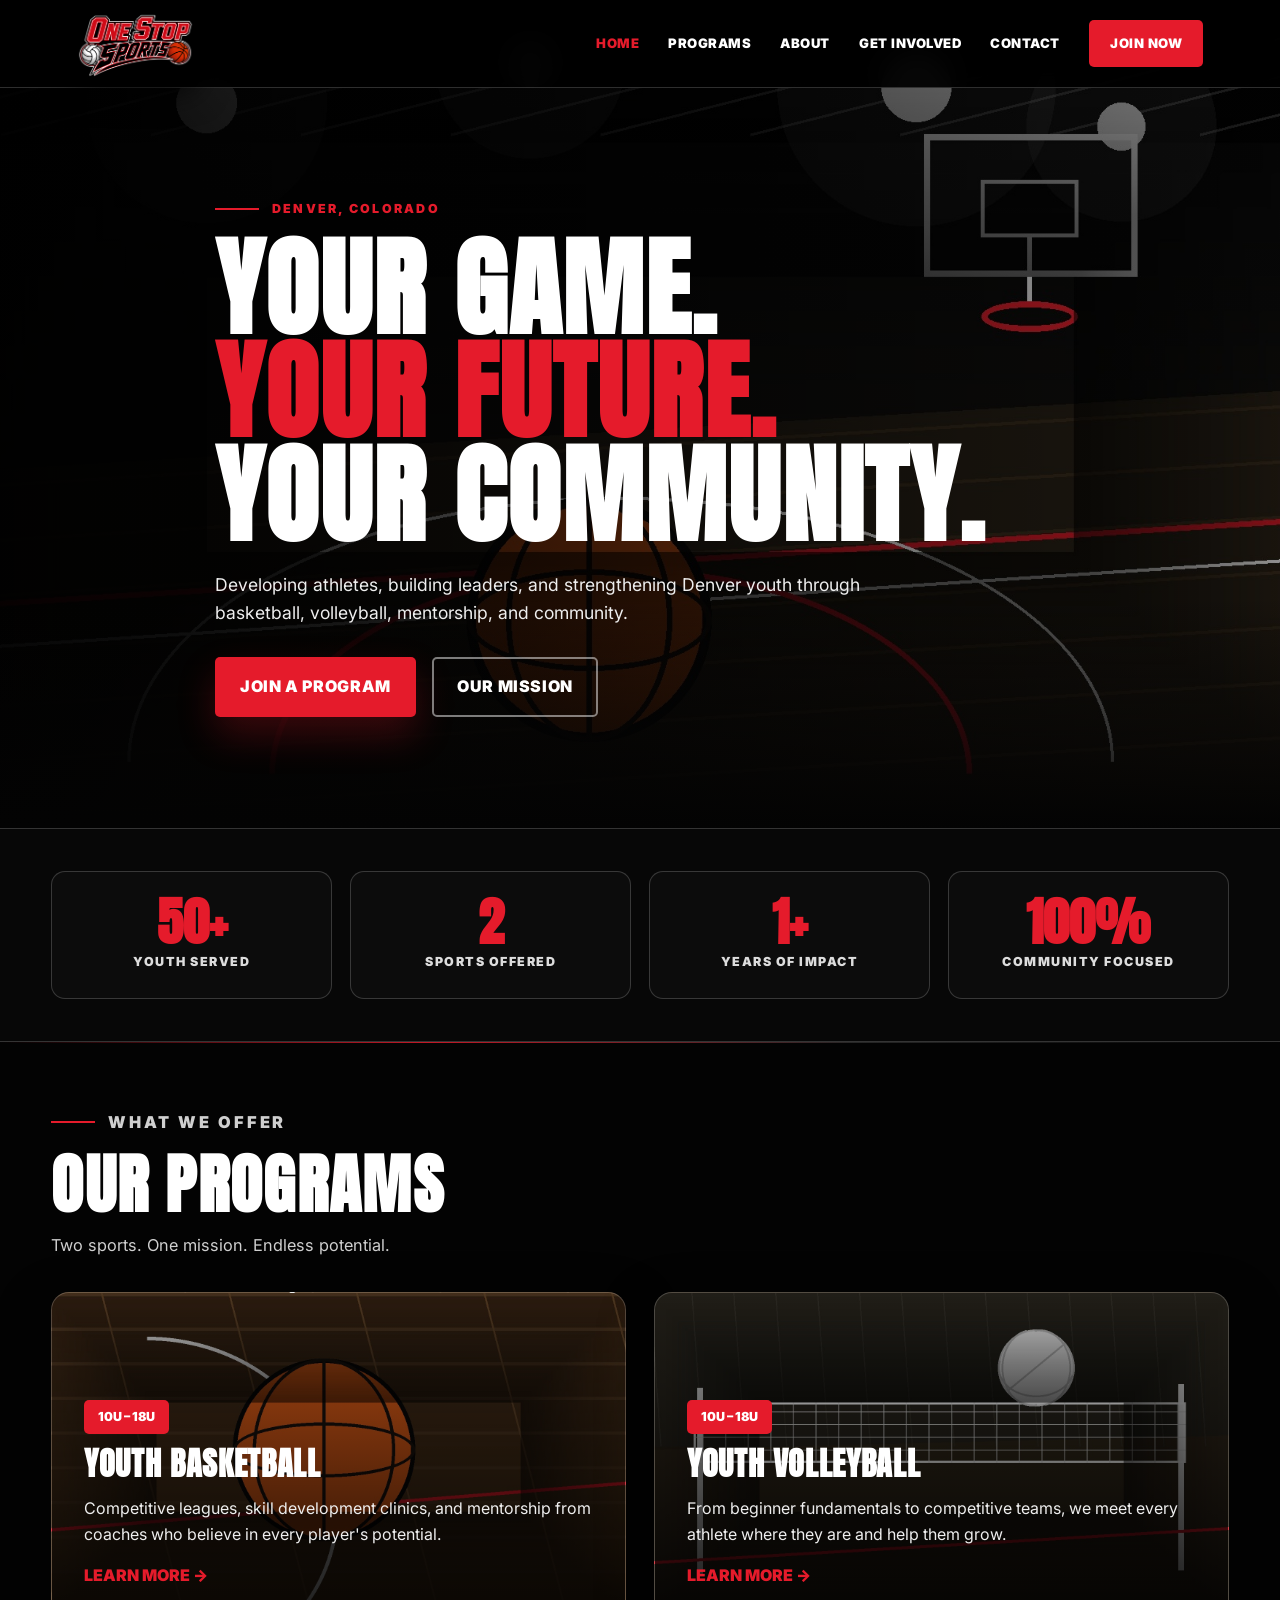
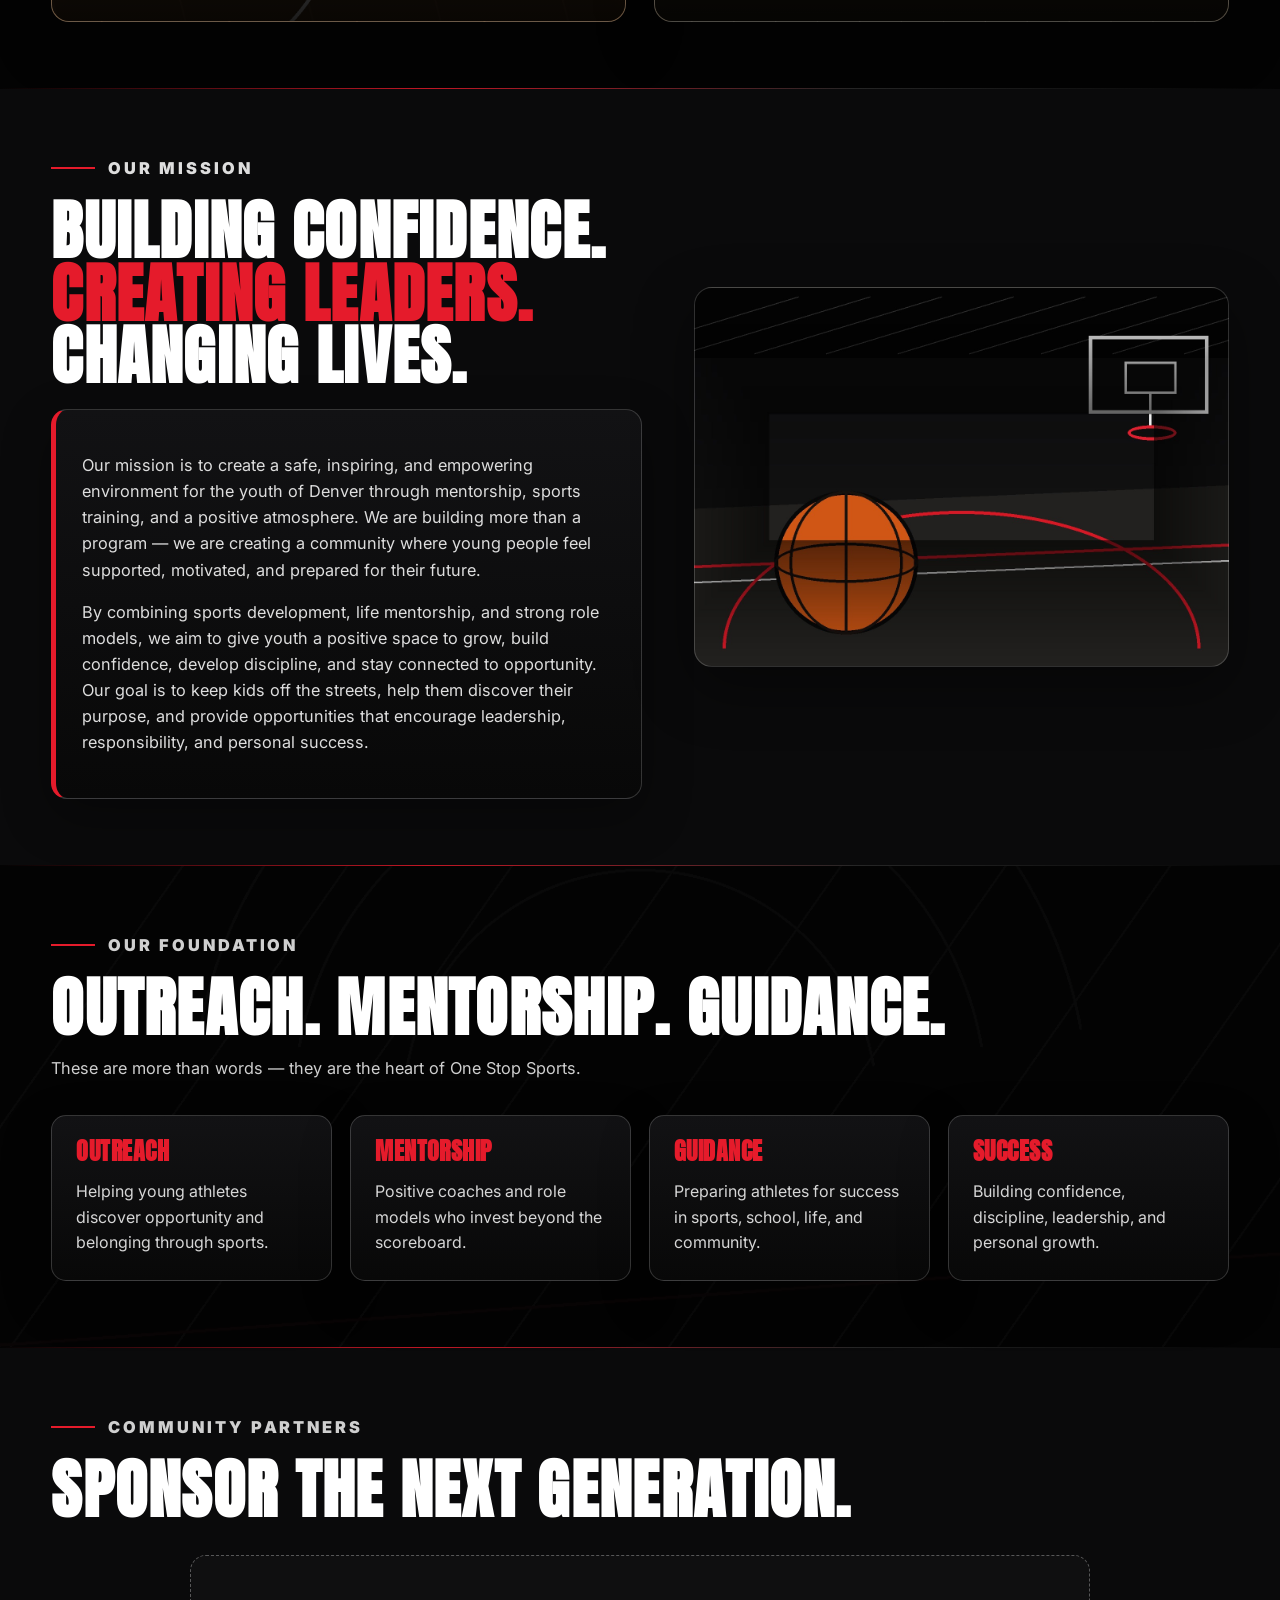
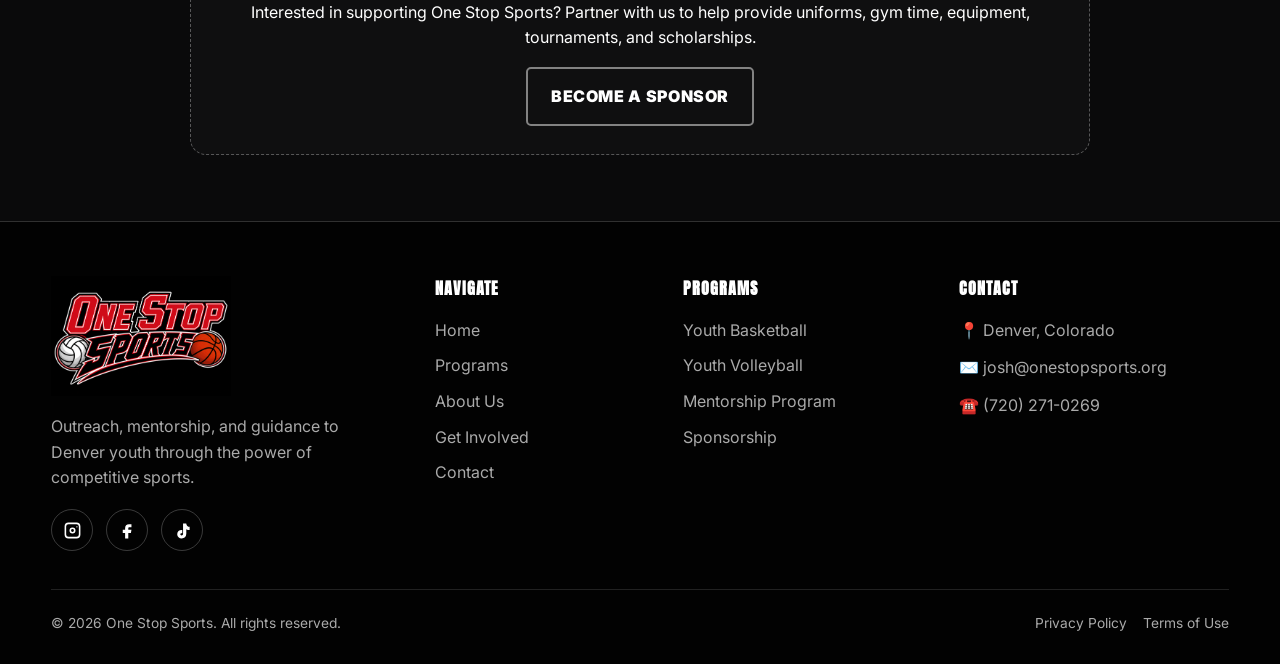
==== commit 5d70142f: "Add files via upload" ====
--- a/index.html
+++ b/index.html
@@ -8,7 +8,7 @@
 <section class="section"><div class="container"><div class="section-head reveal"><p class="eyebrow">What We Offer</p><h2>Our Programs</h2><p>Two sports. One mission. Endless potential.</p></div><div class="cards"><article class="program-card basketball reveal"><div class="content"><span class="badge">10U – 18U</span><h3>Youth Basketball</h3><p>Competitive leagues, skill development clinics, and mentorship from coaches who believe in every player's potential.</p><a href="programs.html">Learn More →</a></div></article><article class="program-card volleyball reveal"><div class="content"><span class="badge">10U – 18U</span><h3>Youth Volleyball</h3><p>From beginner fundamentals to competitive teams, we meet every athlete where they are and help them grow.</p><a href="programs.html">Learn More →</a></div></article></div></div></section><div class="red-line"></div>
 <section class="section alt"><div class="container split"><div class="reveal"><p class="eyebrow">Our Mission</p><h2>Building confidence. <span>Creating leaders.</span> Changing lives.</h2><div class="mission-card"><p>Our mission is to create a safe, inspiring, and empowering environment for the youth of Denver through mentorship, sports training, and a positive atmosphere. We are building more than a program — we are creating a community where young people feel supported, motivated, and prepared for their future.</p><p>By combining sports development, life mentorship, and strong role models, we aim to give youth a positive space to grow, build confidence, develop discipline, and stay connected to opportunity. Our goal is to keep kids off the streets, help them discover their purpose, and provide opportunities that encourage leadership, responsibility, and personal success.</p></div></div><div class="photo reveal"></div></div></section><div class="red-line"></div>
 <section class="section texture"><div class="container"><div class="section-head reveal"><p class="eyebrow">Our Foundation</p><h2>Outreach. Mentorship. Guidance.</h2><p>These are more than words — they are the heart of One Stop Sports.</p></div><div class="value-grid"><div class="value-card reveal"><h3>Outreach</h3><p>Helping young athletes discover opportunity and belonging through sports.</p></div><div class="value-card reveal"><h3>Mentorship</h3><p>Positive coaches and role models who invest beyond the scoreboard.</p></div><div class="value-card reveal"><h3>Guidance</h3><p>Preparing athletes for success in sports, school, life, and community.</p></div><div class="value-card reveal"><h3>Success</h3><p>Building confidence, discipline, leadership, and personal growth.</p></div></div></div></section><div class="red-line"></div>
-<section class="section alt"><div class="container"><div class="section-head reveal"><p class="eyebrow">Community Partners</p><h2>Sponsor the next generation.</h2></div><div class="sponsor-box reveal"><p>Interested in supporting One Stop Sports? Partner with us to help provide uniforms, gym time, equipment, tournaments, and scholarships.</p><a class="btn red" href="contact.html">Become a Sponsor</a></div></div></section>
+<section class="section alt"><div class="container"><div class="section-head reveal"><p class="eyebrow">Community Partners</p><h2>Sponsor the next generation.</h2></div><div class="sponsor-box reveal"><p>Interested in supporting One Stop Sports? Partner with us to help provide uniforms, gym time, equipment, tournaments, and scholarships.</p><a class="btn dark" href="contact.html">Become a Sponsor</a></div></div></section>
 </main><footer>
   <div class="container">
     <div class="footer-top">
--- a/css/styles.css
+++ b/css/styles.css
@@ -4,11 +4,11 @@
 *{box-sizing:border-box}html{scroll-behavior:smooth}body{margin:0;background:var(--black);color:var(--white);font-family:Inter,Arial,sans-serif;line-height:1.6}a{text-decoration:none;color:inherit}img{max-width:100%;display:block}.container{width:min(1240px,92%);margin:auto}
 .header{position:fixed;top:0;left:0;right:0;z-index:100;height:88px;display:flex;align-items:center;justify-content:space-between;padding:0 6%;background:rgba(0,0,0,.93);border-bottom:1px solid var(--line);backdrop-filter:blur(12px)}
 .logo img{height:78px;width:auto;filter:drop-shadow(0 7px 16px rgba(0,0,0,.8))}.nav{display:flex;gap:29px;align-items:center;text-transform:uppercase;font-weight:900;font-size:.82rem;letter-spacing:.04em}.nav a:hover,.nav a.active{color:var(--red)}.nav .join{background:var(--red);padding:13px 21px;border-radius:5px;color:#fff}.nav .join:hover{background:#fff;color:#000}.menu{display:none;background:transparent;color:#fff;border:0;font-size:31px}
-.hero{min-height:92vh;position:relative;display:flex;align-items:center;overflow:hidden;background:linear-gradient(90deg,rgba(0,0,0,.62) 0%,rgba(0,0,0,.46) 42%,rgba(0,0,0,.18) 100%),url('../assets/hero.jpg') center/cover}.hero:after{content:"";position:absolute;left:0;right:0;bottom:0;height:22%;background:linear-gradient(transparent,rgba(3,3,3,.92))}.hero-content{position:relative;z-index:1;max-width:850px;padding-top:88px}
+.hero{min-height:92vh;position:relative;display:flex;align-items:center;overflow:hidden;background:linear-gradient(90deg,rgba(0,0,0,.96) 0%,rgba(0,0,0,.73) 42%,rgba(0,0,0,.28) 100%),url('../assets/hero.jpg') center/cover}.hero:after{content:"";position:absolute;left:0;right:0;bottom:0;height:28%;background:linear-gradient(transparent,#030303)}.hero-content{position:relative;z-index:1;max-width:850px;padding-top:88px}
 .eyebrow{display:flex;align-items:center;gap:13px;color:var(--red);font-weight:900;letter-spacing:.18em;text-transform:uppercase;font-size:.78rem;margin:0 0 18px}.eyebrow:before{content:"";width:44px;height:2px;background:var(--red)}h1,h2,h3{font-family:Anton,Impact,sans-serif;text-transform:uppercase;line-height:.96;margin:0;letter-spacing:.02em}h1{font-size:clamp(4rem,8.4vw,8.2rem)}h1 span,h2 span{color:var(--red)}h2{font-size:clamp(2.6rem,5.1vw,4.9rem)}h3{font-size:2rem}.lead{font-size:1.1rem;color:#eee;max-width:645px;margin:24px 0 30px}
 .btns{display:flex;gap:16px;flex-wrap:wrap}.btn{display:inline-flex;align-items:center;justify-content:center;text-transform:uppercase;font-weight:900;letter-spacing:.04em;padding:15px 23px;border-radius:5px;border:2px solid transparent;min-width:160px;transition:.22s}.btn.red{background:var(--red);box-shadow:0 18px 38px rgba(229,27,43,.24)}.btn.red:hover{background:white;color:black;transform:translateY(-3px)}.btn.dark{border-color:rgba(255,255,255,.48)}.btn.dark:hover{border-color:var(--red);color:var(--red)}
 .section-border{border-top:1px solid var(--line);border-bottom:1px solid var(--line)}.stats{padding:42px 0;background:#070707}.stats-grid{display:grid;grid-template-columns:repeat(4,1fr);gap:18px}.stat{border:1px solid var(--line);border-radius:14px;padding:24px 14px;text-align:center;background:rgba(255,255,255,.025)}.stat strong{display:block;color:var(--red);font-family:Anton;font-size:3.25rem;line-height:1}.stat span{text-transform:uppercase;letter-spacing:.12em;font-size:.78rem;font-weight:900;color:#ddd}
-.section{position:relative;padding:66px 0}.section.alt{background:#0a0a0b}.section.texture{background:#090909}.section.texture:before{content:"";position:absolute;inset:0;background:url('../assets/texture.jpg') center/cover;opacity:.46;pointer-events:none}.section.texture:after{content:"";position:absolute;inset:0;background:rgba(0,0,0,.42);pointer-events:none}.section.texture .container{position:relative;z-index:1}.red-line{height:1px;background:linear-gradient(90deg,transparent,rgba(229,27,43,.85),rgba(255,255,255,.14),transparent)}.section-head{margin-bottom:34px}.section-head p{color:var(--muted);font-size:1.02rem}
+.section{position:relative;padding:66px 0}.section.alt{background:#0a0a0b}.section.texture{background:#090909}.section.texture:before{content:"";position:absolute;inset:0;background:url('../assets/texture.jpg') center/cover;opacity:.18;pointer-events:none}.section.texture:after{content:"";position:absolute;inset:0;background:rgba(0,0,0,.62);pointer-events:none}.section.texture .container{position:relative;z-index:1}.red-line{height:1px;background:linear-gradient(90deg,transparent,rgba(229,27,43,.85),rgba(255,255,255,.14),transparent)}.section-head{margin-bottom:34px}.section-head p{color:var(--muted);font-size:1.02rem}
 .cards{display:grid;grid-template-columns:repeat(2,1fr);gap:28px}.program-card{min-height:330px;border-radius:18px;overflow:hidden;position:relative;display:flex;align-items:flex-end;border:1px solid var(--line);background-size:cover;background-position:center;transition:.25s;box-shadow:0 20px 55px rgba(0,0,0,.34)}.program-card:hover{transform:translateY(-6px);border-color:rgba(229,27,43,.58)}.program-card:after{content:"";position:absolute;inset:0;background:linear-gradient(180deg,rgba(0,0,0,.12),rgba(0,0,0,.88))}.program-card .content{position:relative;z-index:1;padding:32px}.badge{display:inline-block;background:var(--red);border-radius:5px;padding:7px 14px;font-weight:900;font-size:.78rem;margin-bottom:15px}.program-card p{color:#eee}.program-card a{color:var(--red);font-weight:900;text-transform:uppercase}.basketball{background-image:url('../assets/basketball.jpg')}.volleyball{background-image:url('../assets/volleyball.jpg')}
 .split{display:grid;grid-template-columns:1.05fr .95fr;gap:52px;align-items:center}.split p{color:#ddd;font-size:1.02rem}.photo{min-height:380px;border-radius:18px;border:1px solid var(--line);background:url('../assets/mission-court.jpg') center/cover;box-shadow:0 20px 58px rgba(0,0,0,.42)}.mission-card{background:linear-gradient(180deg,#121214,#080808);border:1px solid var(--line);border-left:5px solid var(--red);border-radius:16px;padding:26px;box-shadow:0 18px 50px rgba(0,0,0,.32);margin-top:22px}
 .value-grid{display:grid;grid-template-columns:repeat(4,1fr);gap:18px}.value-card{background:linear-gradient(180deg,#121214,#080808);border:1px solid var(--line);border-radius:15px;padding:24px;box-shadow:0 18px 50px rgba(0,0,0,.28)}.value-card h3{font-size:1.5rem;color:var(--red)}.value-card p{color:#d6d6d6;margin-bottom:0}
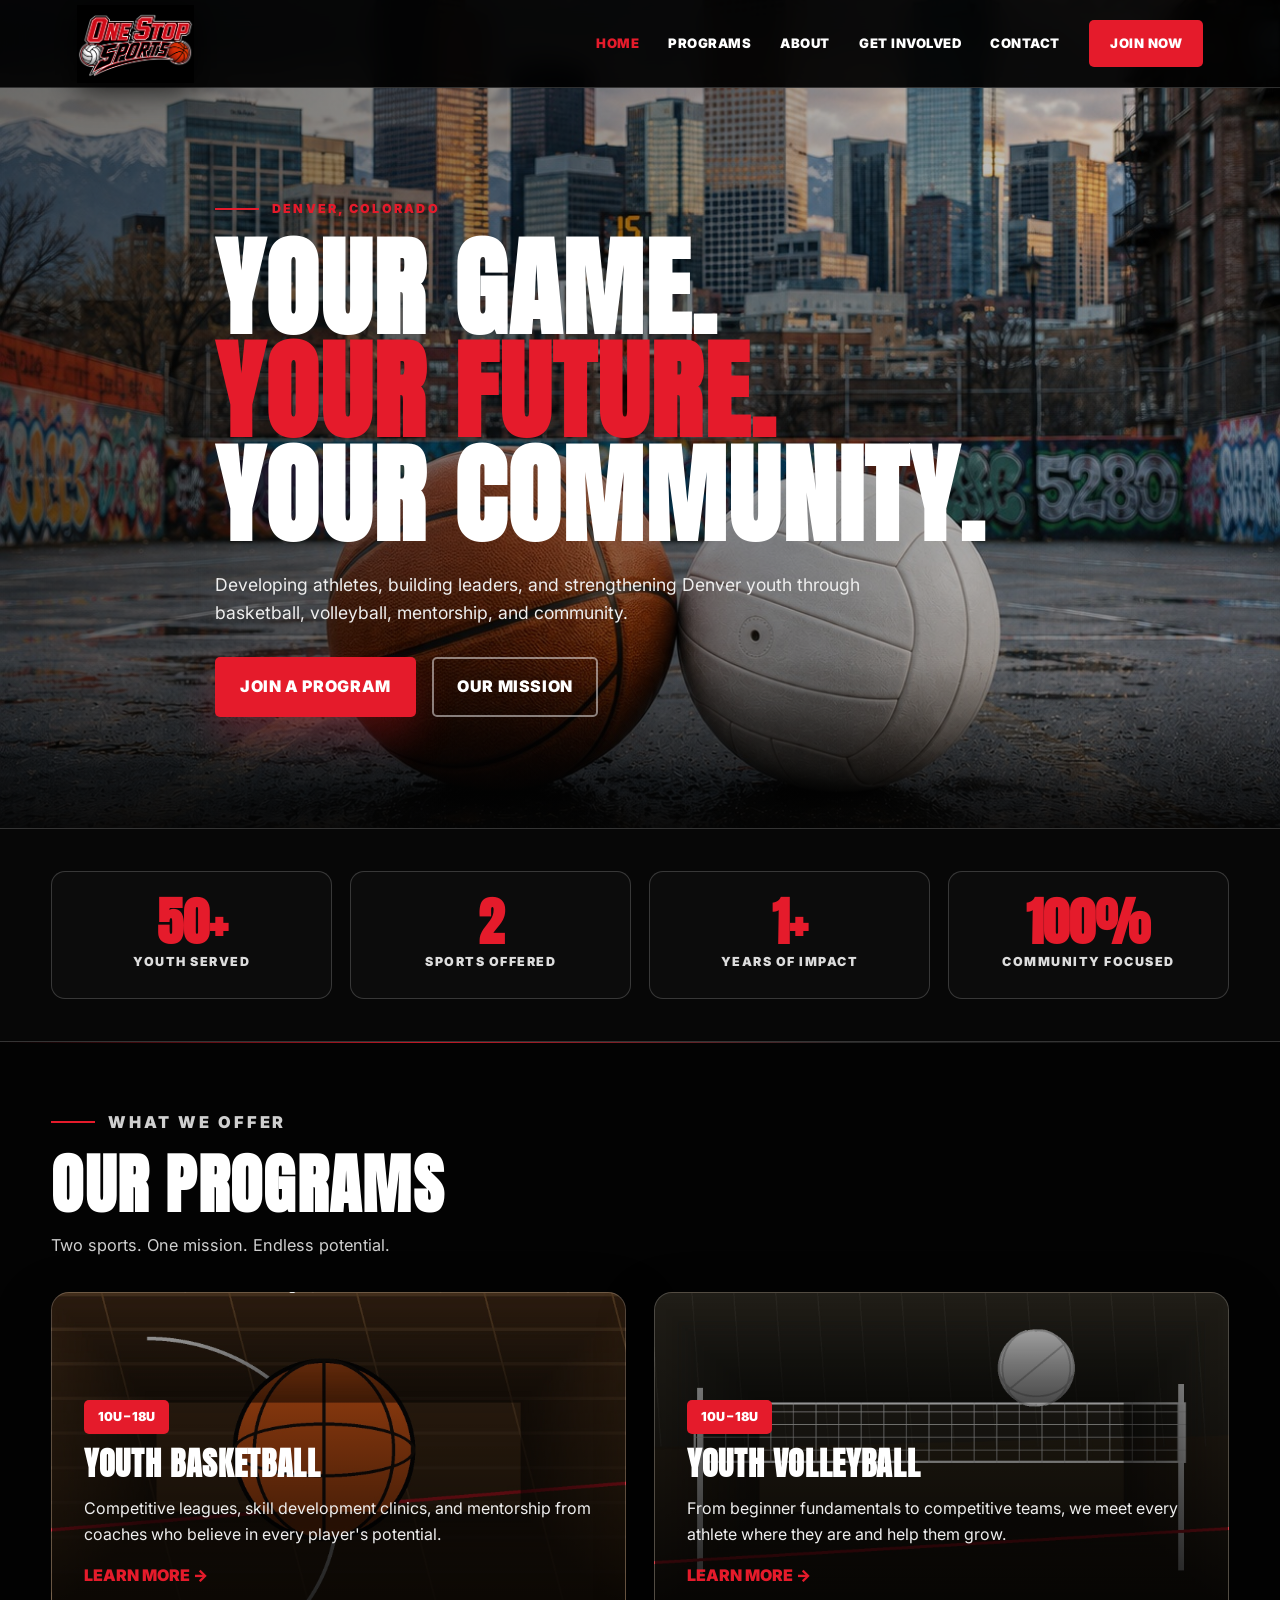
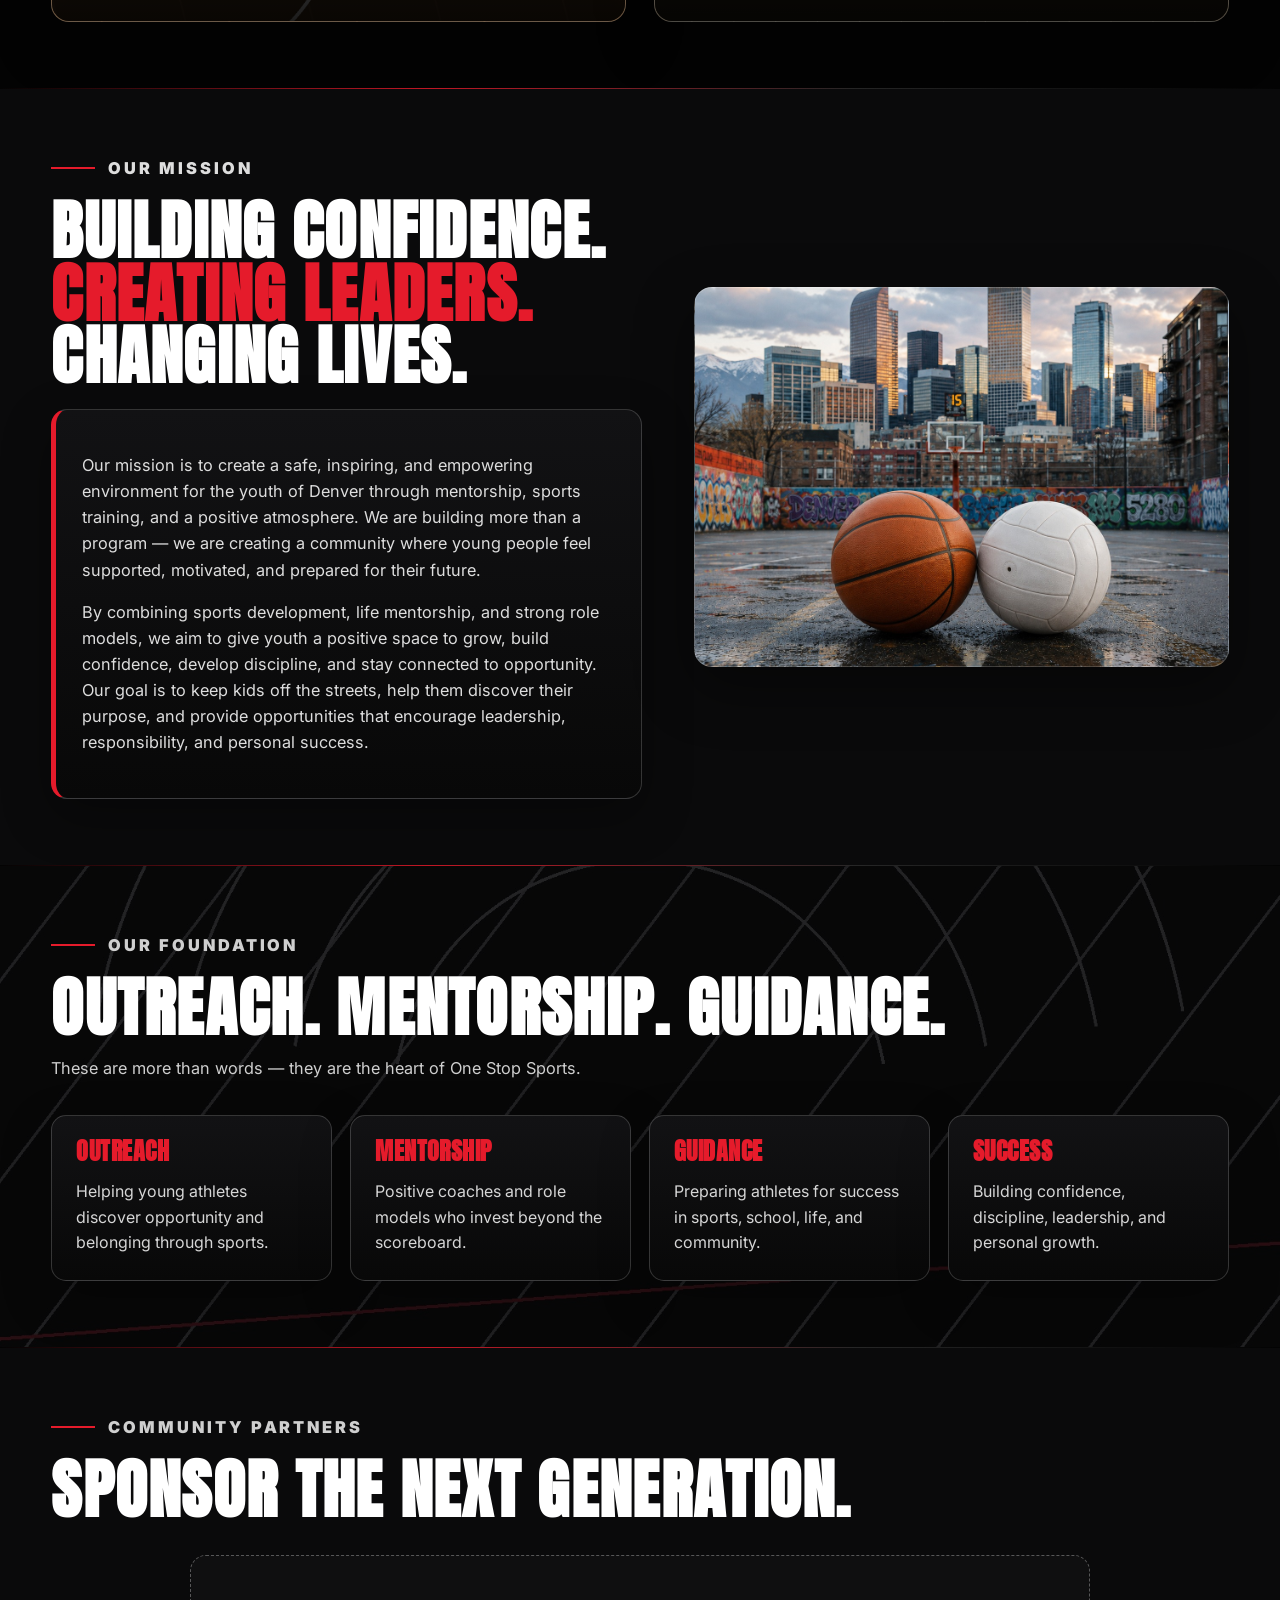
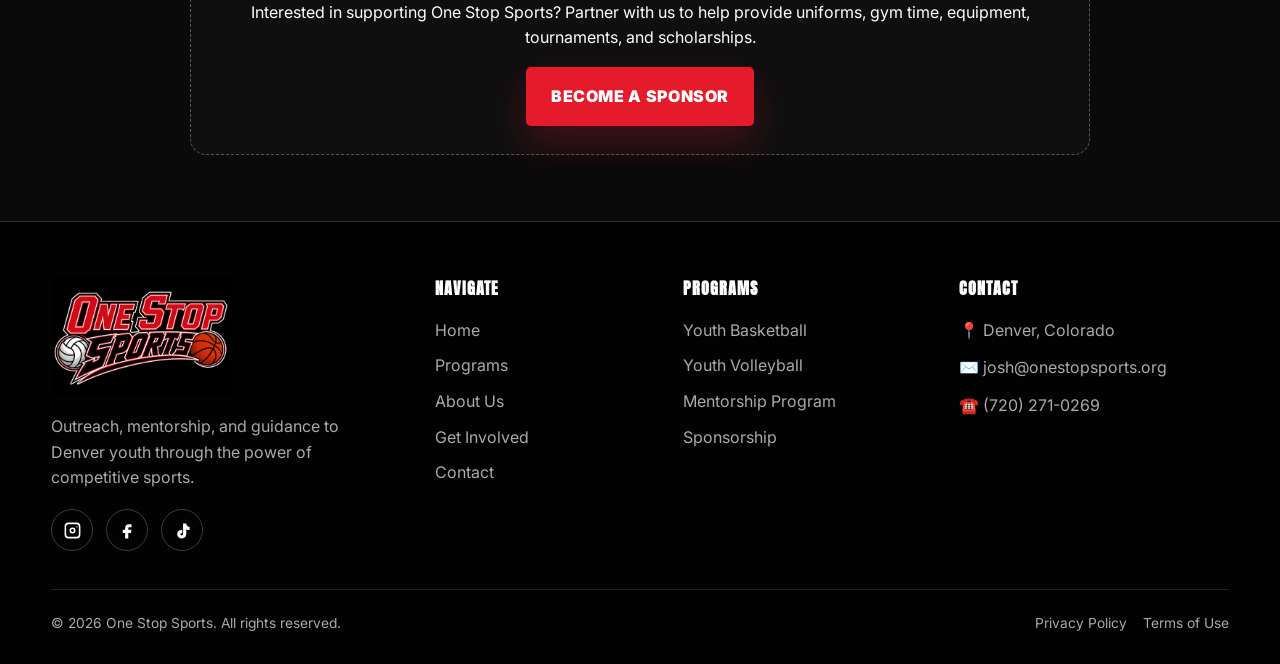
==== commit 9f0762f9: "Add files via upload" ====
--- a/index.html
+++ b/index.html
@@ -8,7 +8,7 @@
 <section class="section"><div class="container"><div class="section-head reveal"><p class="eyebrow">What We Offer</p><h2>Our Programs</h2><p>Two sports. One mission. Endless potential.</p></div><div class="cards"><article class="program-card basketball reveal"><div class="content"><span class="badge">10U – 18U</span><h3>Youth Basketball</h3><p>Competitive leagues, skill development clinics, and mentorship from coaches who believe in every player's potential.</p><a href="programs.html">Learn More →</a></div></article><article class="program-card volleyball reveal"><div class="content"><span class="badge">10U – 18U</span><h3>Youth Volleyball</h3><p>From beginner fundamentals to competitive teams, we meet every athlete where they are and help them grow.</p><a href="programs.html">Learn More →</a></div></article></div></div></section><div class="red-line"></div>
 <section class="section alt"><div class="container split"><div class="reveal"><p class="eyebrow">Our Mission</p><h2>Building confidence. <span>Creating leaders.</span> Changing lives.</h2><div class="mission-card"><p>Our mission is to create a safe, inspiring, and empowering environment for the youth of Denver through mentorship, sports training, and a positive atmosphere. We are building more than a program — we are creating a community where young people feel supported, motivated, and prepared for their future.</p><p>By combining sports development, life mentorship, and strong role models, we aim to give youth a positive space to grow, build confidence, develop discipline, and stay connected to opportunity. Our goal is to keep kids off the streets, help them discover their purpose, and provide opportunities that encourage leadership, responsibility, and personal success.</p></div></div><div class="photo reveal"></div></div></section><div class="red-line"></div>
 <section class="section texture"><div class="container"><div class="section-head reveal"><p class="eyebrow">Our Foundation</p><h2>Outreach. Mentorship. Guidance.</h2><p>These are more than words — they are the heart of One Stop Sports.</p></div><div class="value-grid"><div class="value-card reveal"><h3>Outreach</h3><p>Helping young athletes discover opportunity and belonging through sports.</p></div><div class="value-card reveal"><h3>Mentorship</h3><p>Positive coaches and role models who invest beyond the scoreboard.</p></div><div class="value-card reveal"><h3>Guidance</h3><p>Preparing athletes for success in sports, school, life, and community.</p></div><div class="value-card reveal"><h3>Success</h3><p>Building confidence, discipline, leadership, and personal growth.</p></div></div></div></section><div class="red-line"></div>
-<section class="section alt"><div class="container"><div class="section-head reveal"><p class="eyebrow">Community Partners</p><h2>Sponsor the next generation.</h2></div><div class="sponsor-box reveal"><p>Interested in supporting One Stop Sports? Partner with us to help provide uniforms, gym time, equipment, tournaments, and scholarships.</p><a class="btn dark" href="contact.html">Become a Sponsor</a></div></div></section>
+<section class="section alt"><div class="container"><div class="section-head reveal"><p class="eyebrow">Community Partners</p><h2>Sponsor the next generation.</h2></div><div class="sponsor-box reveal"><p>Interested in supporting One Stop Sports? Partner with us to help provide uniforms, gym time, equipment, tournaments, and scholarships.</p><a class="btn red" href="contact.html">Become a Sponsor</a></div></div></section>
 </main><footer>
   <div class="container">
     <div class="footer-top">
--- a/css/styles.css
+++ b/css/styles.css
@@ -4,11 +4,11 @@
 *{box-sizing:border-box}html{scroll-behavior:smooth}body{margin:0;background:var(--black);color:var(--white);font-family:Inter,Arial,sans-serif;line-height:1.6}a{text-decoration:none;color:inherit}img{max-width:100%;display:block}.container{width:min(1240px,92%);margin:auto}
 .header{position:fixed;top:0;left:0;right:0;z-index:100;height:88px;display:flex;align-items:center;justify-content:space-between;padding:0 6%;background:rgba(0,0,0,.93);border-bottom:1px solid var(--line);backdrop-filter:blur(12px)}
 .logo img{height:78px;width:auto;filter:drop-shadow(0 7px 16px rgba(0,0,0,.8))}.nav{display:flex;gap:29px;align-items:center;text-transform:uppercase;font-weight:900;font-size:.82rem;letter-spacing:.04em}.nav a:hover,.nav a.active{color:var(--red)}.nav .join{background:var(--red);padding:13px 21px;border-radius:5px;color:#fff}.nav .join:hover{background:#fff;color:#000}.menu{display:none;background:transparent;color:#fff;border:0;font-size:31px}
-.hero{min-height:92vh;position:relative;display:flex;align-items:center;overflow:hidden;background:linear-gradient(90deg,rgba(0,0,0,.96) 0%,rgba(0,0,0,.73) 42%,rgba(0,0,0,.28) 100%),url('../assets/hero.jpg') center/cover}.hero:after{content:"";position:absolute;left:0;right:0;bottom:0;height:28%;background:linear-gradient(transparent,#030303)}.hero-content{position:relative;z-index:1;max-width:850px;padding-top:88px}
+.hero{min-height:92vh;position:relative;display:flex;align-items:center;overflow:hidden;background:linear-gradient(90deg,rgba(0,0,0,.55) 0%,rgba(0,0,0,.40) 45%,rgba(0,0,0,.16) 100%),url('../assets/hero.jpg') center/cover}.hero:after{content:"";position:absolute;left:0;right:0;bottom:0;height:20%;background:linear-gradient(transparent,rgba(3,3,3,.88))}.hero-content{position:relative;z-index:1;max-width:850px;padding-top:88px}
 .eyebrow{display:flex;align-items:center;gap:13px;color:var(--red);font-weight:900;letter-spacing:.18em;text-transform:uppercase;font-size:.78rem;margin:0 0 18px}.eyebrow:before{content:"";width:44px;height:2px;background:var(--red)}h1,h2,h3{font-family:Anton,Impact,sans-serif;text-transform:uppercase;line-height:.96;margin:0;letter-spacing:.02em}h1{font-size:clamp(4rem,8.4vw,8.2rem)}h1 span,h2 span{color:var(--red)}h2{font-size:clamp(2.6rem,5.1vw,4.9rem)}h3{font-size:2rem}.lead{font-size:1.1rem;color:#eee;max-width:645px;margin:24px 0 30px}
 .btns{display:flex;gap:16px;flex-wrap:wrap}.btn{display:inline-flex;align-items:center;justify-content:center;text-transform:uppercase;font-weight:900;letter-spacing:.04em;padding:15px 23px;border-radius:5px;border:2px solid transparent;min-width:160px;transition:.22s}.btn.red{background:var(--red);box-shadow:0 18px 38px rgba(229,27,43,.24)}.btn.red:hover{background:white;color:black;transform:translateY(-3px)}.btn.dark{border-color:rgba(255,255,255,.48)}.btn.dark:hover{border-color:var(--red);color:var(--red)}
 .section-border{border-top:1px solid var(--line);border-bottom:1px solid var(--line)}.stats{padding:42px 0;background:#070707}.stats-grid{display:grid;grid-template-columns:repeat(4,1fr);gap:18px}.stat{border:1px solid var(--line);border-radius:14px;padding:24px 14px;text-align:center;background:rgba(255,255,255,.025)}.stat strong{display:block;color:var(--red);font-family:Anton;font-size:3.25rem;line-height:1}.stat span{text-transform:uppercase;letter-spacing:.12em;font-size:.78rem;font-weight:900;color:#ddd}
-.section{position:relative;padding:66px 0}.section.alt{background:#0a0a0b}.section.texture{background:#090909}.section.texture:before{content:"";position:absolute;inset:0;background:url('../assets/texture.jpg') center/cover;opacity:.18;pointer-events:none}.section.texture:after{content:"";position:absolute;inset:0;background:rgba(0,0,0,.62);pointer-events:none}.section.texture .container{position:relative;z-index:1}.red-line{height:1px;background:linear-gradient(90deg,transparent,rgba(229,27,43,.85),rgba(255,255,255,.14),transparent)}.section-head{margin-bottom:34px}.section-head p{color:var(--muted);font-size:1.02rem}
+.section{position:relative;padding:66px 0}.section.alt{background:#0a0a0b}.section.texture{background:#0b0b0c;overflow:hidden}.section.texture:before{content:"";position:absolute;inset:0;background:url('../assets/texture.jpg') center/cover;opacity:.46;pointer-events:none}.section.texture:after{content:"";position:absolute;inset:0;background:rgba(0,0,0,.35);pointer-events:none}.section.texture .container{position:relative;z-index:1}.red-line{height:1px;background:linear-gradient(90deg,transparent,rgba(229,27,43,.85),rgba(255,255,255,.14),transparent)}.section-head{margin-bottom:34px}.section-head p{color:var(--muted);font-size:1.02rem}
 .cards{display:grid;grid-template-columns:repeat(2,1fr);gap:28px}.program-card{min-height:330px;border-radius:18px;overflow:hidden;position:relative;display:flex;align-items:flex-end;border:1px solid var(--line);background-size:cover;background-position:center;transition:.25s;box-shadow:0 20px 55px rgba(0,0,0,.34)}.program-card:hover{transform:translateY(-6px);border-color:rgba(229,27,43,.58)}.program-card:after{content:"";position:absolute;inset:0;background:linear-gradient(180deg,rgba(0,0,0,.12),rgba(0,0,0,.88))}.program-card .content{position:relative;z-index:1;padding:32px}.badge{display:inline-block;background:var(--red);border-radius:5px;padding:7px 14px;font-weight:900;font-size:.78rem;margin-bottom:15px}.program-card p{color:#eee}.program-card a{color:var(--red);font-weight:900;text-transform:uppercase}.basketball{background-image:url('../assets/basketball.jpg')}.volleyball{background-image:url('../assets/volleyball.jpg')}
 .split{display:grid;grid-template-columns:1.05fr .95fr;gap:52px;align-items:center}.split p{color:#ddd;font-size:1.02rem}.photo{min-height:380px;border-radius:18px;border:1px solid var(--line);background:url('../assets/mission-court.jpg') center/cover;box-shadow:0 20px 58px rgba(0,0,0,.42)}.mission-card{background:linear-gradient(180deg,#121214,#080808);border:1px solid var(--line);border-left:5px solid var(--red);border-radius:16px;padding:26px;box-shadow:0 18px 50px rgba(0,0,0,.32);margin-top:22px}
 .value-grid{display:grid;grid-template-columns:repeat(4,1fr);gap:18px}.value-card{background:linear-gradient(180deg,#121214,#080808);border:1px solid var(--line);border-radius:15px;padding:24px;box-shadow:0 18px 50px rgba(0,0,0,.28)}.value-card h3{font-size:1.5rem;color:var(--red)}.value-card p{color:#d6d6d6;margin-bottom:0}
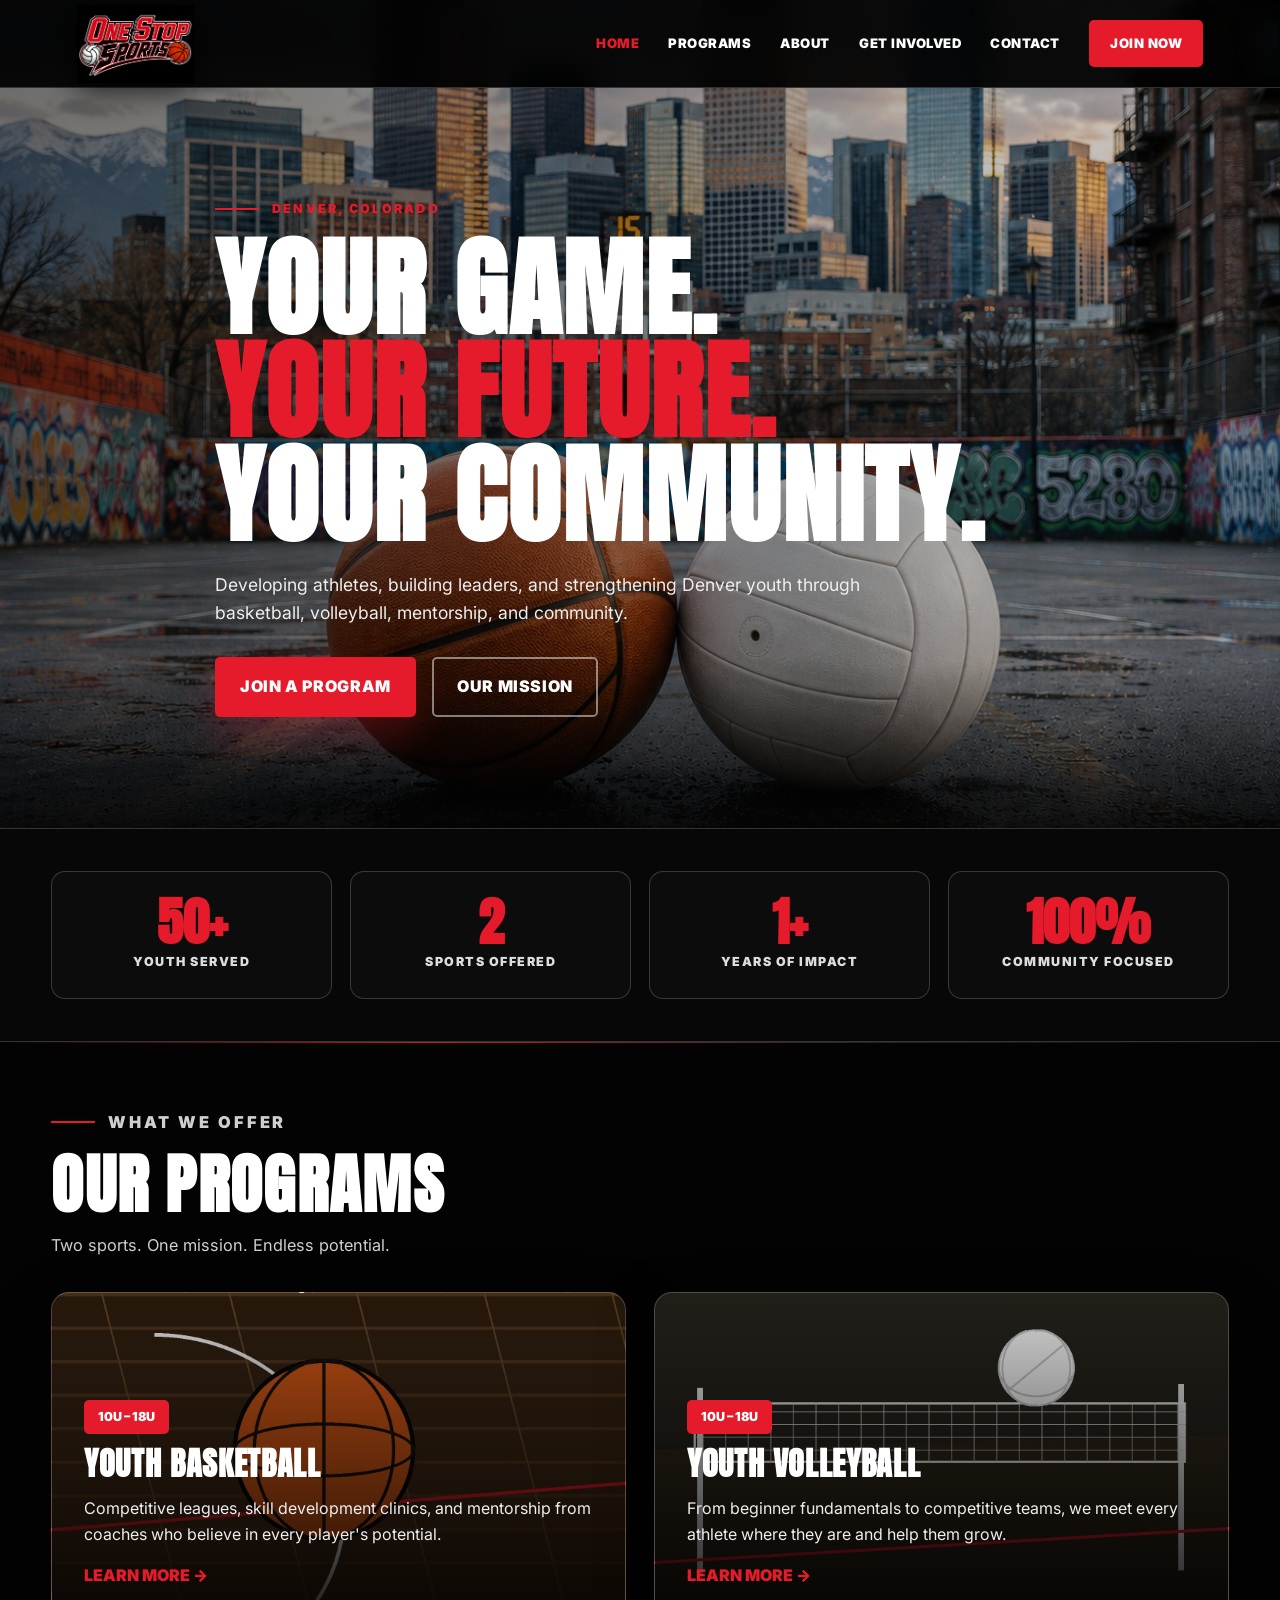
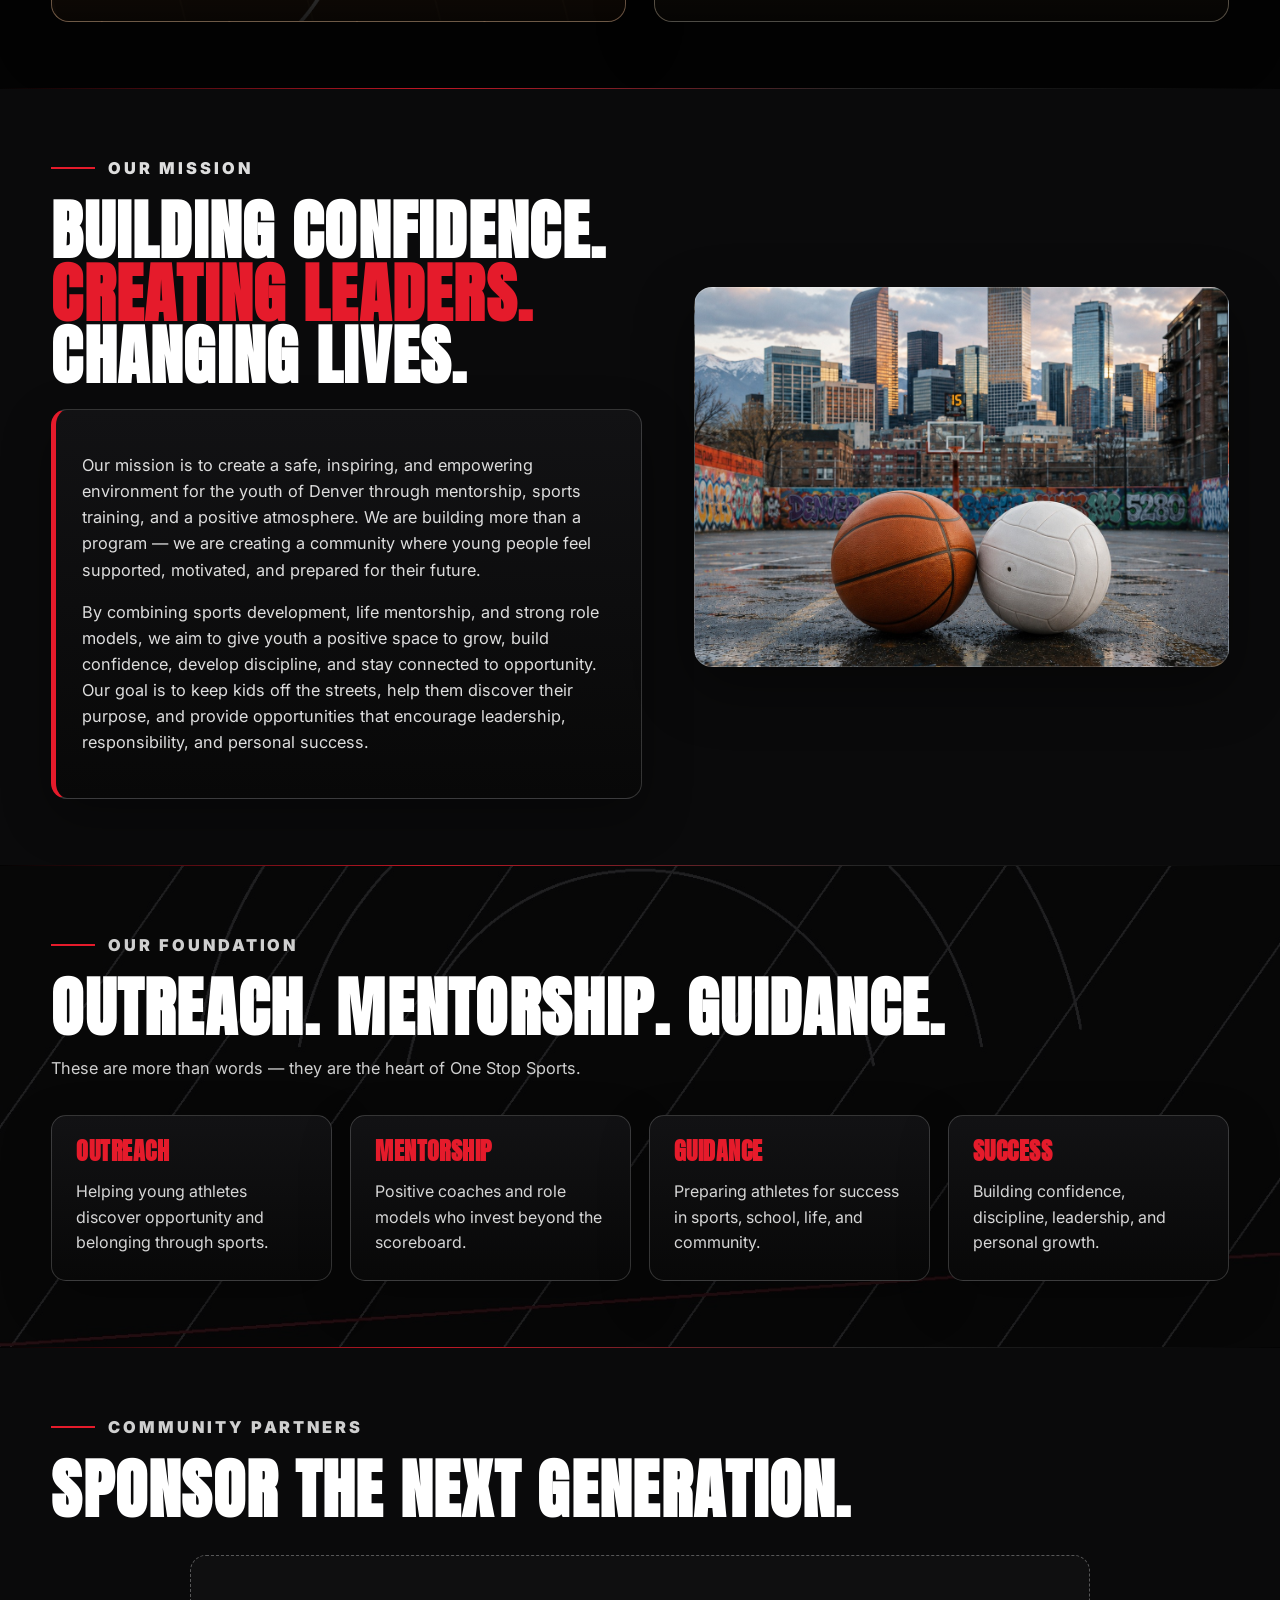
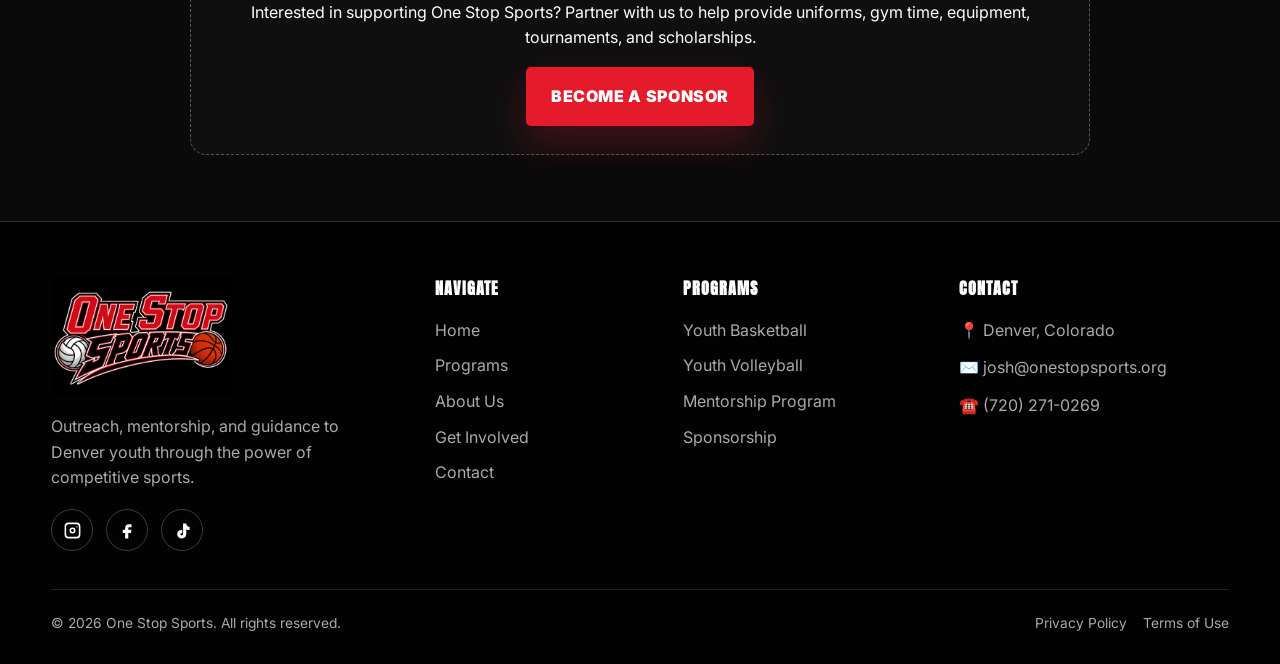
==== commit 03c60957: "Add files via upload" ====
--- a/index.html
+++ b/index.html
@@ -1,22 +1,156 @@
-<!doctype html><html lang="en"><head><meta charset="utf-8"><meta name="viewport" content="width=device-width,initial-scale=1"><title>One Stop Sports | Denver Youth Basketball & Volleyball</title><meta name="description" content="One Stop Sports empowers Denver youth through basketball, volleyball, mentorship, and community."><link rel="stylesheet" href="css/styles.css"></head><body><header class="header">
+<!doctype html>
+<html lang="en">
+<head>
+  <meta charset="utf-8">
+  <meta name="viewport" content="width=device-width,initial-scale=1">
+  <title>One Stop Sports | Denver Youth Basketball & Volleyball</title>
+  <meta name="description" content="One Stop Sports empowers Denver youth through basketball, volleyball, mentorship, and community.">
+  <link rel="stylesheet" href="css/styles.css">
+</head>
+<body>
+<header class="header">
   <a class="logo" href="index.html"><img src="./assets/logo.png" alt="One Stop Sports logo"></a>
   <button class="menu" aria-label="Open menu">☰</button>
   <nav class="nav"><a class="active" href="index.html">Home</a><a class="" href="programs.html">Programs</a><a class="" href="about.html">About</a><a class="" href="get-involved.html">Get Involved</a><a class="" href="contact.html">Contact</a><a class="join" href="get-involved.html">Join Now</a></nav>
-</header><main>
-<section class="hero"><div class="container hero-content reveal"><p class="eyebrow">Denver, Colorado</p><h1>Your Game.<br><span>Your Future.</span><br>Your Community.</h1><p class="lead">Developing athletes, building leaders, and strengthening Denver youth through basketball, volleyball, mentorship, and community.</p><div class="btns"><a class="btn red" href="get-involved.html">Join a Program</a><a class="btn dark" href="about.html">Our Mission</a></div></div></section>
-<section class="stats section-border"><div class="container stats-grid"><div class="stat"><strong>50+</strong><span>Youth Served</span></div><div class="stat"><strong>2</strong><span>Sports Offered</span></div><div class="stat"><strong>1+</strong><span>Years of Impact</span></div><div class="stat"><strong>100%</strong><span>Community Focused</span></div></div></section><div class="red-line"></div>
-<section class="section"><div class="container"><div class="section-head reveal"><p class="eyebrow">What We Offer</p><h2>Our Programs</h2><p>Two sports. One mission. Endless potential.</p></div><div class="cards"><article class="program-card basketball reveal"><div class="content"><span class="badge">10U – 18U</span><h3>Youth Basketball</h3><p>Competitive leagues, skill development clinics, and mentorship from coaches who believe in every player's potential.</p><a href="programs.html">Learn More →</a></div></article><article class="program-card volleyball reveal"><div class="content"><span class="badge">10U – 18U</span><h3>Youth Volleyball</h3><p>From beginner fundamentals to competitive teams, we meet every athlete where they are and help them grow.</p><a href="programs.html">Learn More →</a></div></article></div></div></section><div class="red-line"></div>
-<section class="section alt"><div class="container split"><div class="reveal"><p class="eyebrow">Our Mission</p><h2>Building confidence. <span>Creating leaders.</span> Changing lives.</h2><div class="mission-card"><p>Our mission is to create a safe, inspiring, and empowering environment for the youth of Denver through mentorship, sports training, and a positive atmosphere. We are building more than a program — we are creating a community where young people feel supported, motivated, and prepared for their future.</p><p>By combining sports development, life mentorship, and strong role models, we aim to give youth a positive space to grow, build confidence, develop discipline, and stay connected to opportunity. Our goal is to keep kids off the streets, help them discover their purpose, and provide opportunities that encourage leadership, responsibility, and personal success.</p></div></div><div class="photo reveal"></div></div></section><div class="red-line"></div>
-<section class="section texture"><div class="container"><div class="section-head reveal"><p class="eyebrow">Our Foundation</p><h2>Outreach. Mentorship. Guidance.</h2><p>These are more than words — they are the heart of One Stop Sports.</p></div><div class="value-grid"><div class="value-card reveal"><h3>Outreach</h3><p>Helping young athletes discover opportunity and belonging through sports.</p></div><div class="value-card reveal"><h3>Mentorship</h3><p>Positive coaches and role models who invest beyond the scoreboard.</p></div><div class="value-card reveal"><h3>Guidance</h3><p>Preparing athletes for success in sports, school, life, and community.</p></div><div class="value-card reveal"><h3>Success</h3><p>Building confidence, discipline, leadership, and personal growth.</p></div></div></div></section><div class="red-line"></div>
-<section class="section alt"><div class="container"><div class="section-head reveal"><p class="eyebrow">Community Partners</p><h2>Sponsor the next generation.</h2></div><div class="sponsor-box reveal"><p>Interested in supporting One Stop Sports? Partner with us to help provide uniforms, gym time, equipment, tournaments, and scholarships.</p><a class="btn red" href="contact.html">Become a Sponsor</a></div></div></section>
-</main><footer>
+</header>
+<main>
+  <section class="hero">
+    <div class="container hero-content reveal">
+      <p class="eyebrow">Denver, Colorado</p>
+      <h1>Your Game.<br><span>Your Future.</span><br>Your Community.</h1>
+      <p class="lead">Developing athletes, building leaders, and strengthening Denver youth through basketball, volleyball, mentorship, and community.</p>
+      <div class="btns">
+        <a class="btn red" href="get-involved.html">Join a Program</a>
+        <a class="btn dark" href="about.html">Our Mission</a>
+      </div>
+    </div>
+  </section>
+
+  <section class="stats section-border">
+    <div class="container stats-grid">
+      <div class="stat"><strong>50+</strong><span>Youth Served</span></div>
+      <div class="stat"><strong>2</strong><span>Sports Offered</span></div>
+      <div class="stat"><strong>1+</strong><span>Years of Impact</span></div>
+      <div class="stat"><strong>100%</strong><span>Community Focused</span></div>
+    </div>
+  </section>
+  <div class="red-line"></div>
+
+  <section class="section">
+    <div class="container">
+      <div class="section-head reveal">
+        <p class="eyebrow">What We Offer</p>
+        <h2>Our Programs</h2>
+        <p>Two sports. One mission. Endless potential.</p>
+      </div>
+      <div class="cards">
+        <article class="program-card basketball reveal">
+          <div class="content">
+            <span class="badge">10U – 18U</span>
+            <h3>Youth Basketball</h3>
+            <p>Competitive leagues, skill development clinics, and mentorship from coaches who believe in every player's potential.</p>
+            <a href="programs.html">Learn More →</a>
+          </div>
+        </article>
+        <article class="program-card volleyball reveal">
+          <div class="content">
+            <span class="badge">10U – 18U</span>
+            <h3>Youth Volleyball</h3>
+            <p>From beginner fundamentals to competitive teams, we meet every athlete where they are and help them grow.</p>
+            <a href="programs.html">Learn More →</a>
+          </div>
+        </article>
+      </div>
+    </div>
+  </section>
+  <div class="red-line"></div>
+
+  <section class="section alt">
+    <div class="container split">
+      <div class="reveal">
+        <p class="eyebrow">Our Mission</p>
+        <h2>Building confidence. <span>Creating leaders.</span> Changing lives.</h2>
+        <div class="mission-card"><p>Our mission is to create a safe, inspiring, and empowering environment for the youth of Denver through mentorship, sports training, and a positive atmosphere. We are building more than a program — we are creating a community where young people feel supported, motivated, and prepared for their future.</p><p>By combining sports development, life mentorship, and strong role models, we aim to give youth a positive space to grow, build confidence, develop discipline, and stay connected to opportunity. Our goal is to keep kids off the streets, help them discover their purpose, and provide opportunities that encourage leadership, responsibility, and personal success.</p></div>
+      </div>
+      <div class="photo reveal"></div>
+    </div>
+  </section>
+  <div class="red-line"></div>
+
+  <section class="section texture">
+    <div class="container">
+      <div class="section-head reveal">
+        <p class="eyebrow">Our Foundation</p>
+        <h2>Outreach. Mentorship. Guidance.</h2>
+        <p>These are more than words — they are the heart of One Stop Sports.</p>
+      </div>
+      <div class="value-grid">
+        <div class="value-card reveal"><h3>Outreach</h3><p>Helping young athletes discover opportunity and belonging through sports.</p></div>
+        <div class="value-card reveal"><h3>Mentorship</h3><p>Positive coaches and role models who invest beyond the scoreboard.</p></div>
+        <div class="value-card reveal"><h3>Guidance</h3><p>Preparing athletes for success in sports, school, life, and community.</p></div>
+        <div class="value-card reveal"><h3>Success</h3><p>Building confidence, discipline, leadership, and personal growth.</p></div>
+      </div>
+    </div>
+  </section>
+  <div class="red-line"></div>
+
+  <section class="section alt">
+    <div class="container">
+      <div class="section-head reveal">
+        <p class="eyebrow">Community Partners</p>
+        <h2>Sponsor the next generation.</h2>
+      </div>
+      <div class="sponsor-box reveal">
+        <p>Interested in supporting One Stop Sports? Partner with us to help provide uniforms, gym time, equipment, tournaments, and scholarships.</p>
+        <a class="btn red" href="contact.html">Become a Sponsor</a>
+      </div>
+    </div>
+  </section>
+</main>
+<footer>
   <div class="container">
     <div class="footer-top">
-      <div><img class="footer-logo" src="./assets/logo.png" alt="One Stop Sports logo"><p>Outreach, mentorship, and guidance to Denver youth through the power of competitive sports.</p><div class="socials"><a href="#" aria-label="Instagram"><svg viewBox="0 0 24 24"><path d="M7 2h10a5 5 0 0 1 5 5v10a5 5 0 0 1-5 5H7a5 5 0 0 1-5-5V7a5 5 0 0 1 5-5zm0 2a3 3 0 0 0-3 3v10a3 3 0 0 0 3 3h10a3 3 0 0 0 3-3V7a3 3 0 0 0-3-3H7zm5 4.2A3.8 3.8 0 1 1 12 15.8 3.8 3.8 0 0 1 12 8.2zm0 2A1.8 1.8 0 1 0 12 13.8 1.8 1.8 0 0 0 12 10.2zM17.6 6.5a.9.9 0 1 1-.9.9.9.9 0 0 1 .9-.9z"/></svg></a><a href="#" aria-label="Facebook"><svg viewBox="0 0 24 24"><path d="M14 8h3V4h-3c-3.3 0-5 2-5 5v2H6v4h3v7h4v-7h3.3l.7-4h-4V9c0-.7.3-1 1-1z"/></svg></a><a href="#" aria-label="TikTok"><svg viewBox="0 0 24 24"><path d="M16.7 3c.4 2.6 1.9 4.1 4.3 4.4v4.1a8.6 8.6 0 0 1-4.2-1.1v5.8c0 3.7-2.5 5.8-5.8 5.8-3.1 0-5.7-2.1-5.7-5.3 0-3.6 3-5.6 6.4-5.2v4.1c-1.3-.4-2.4.2-2.4 1.2 0 .9.7 1.4 1.6 1.4 1 0 1.8-.5 1.8-2.1V3h4z"/></svg></a></div></div>
-      <div><h4 class="footer-title">Navigate</h4><div class="footer-links"><a href="index.html">Home</a><a href="programs.html">Programs</a><a href="about.html">About Us</a><a href="get-involved.html">Get Involved</a><a href="contact.html">Contact</a></div></div>
-      <div><h4 class="footer-title">Programs</h4><div class="footer-links"><a href="programs.html">Youth Basketball</a><a href="programs.html">Youth Volleyball</a><a href="programs.html">Mentorship Program</a><a href="get-involved.html">Sponsorship</a></div></div>
-      <div class="footer-contact"><h4 class="footer-title">Contact</h4><p>📍 Denver, Colorado</p><p>✉️ <a href="mailto:josh@onestopsports.org">josh@onestopsports.org</a></p><p>☎️ <a href="tel:7202710269">(720) 271-0269</a></p></div>
+      <div>
+        <img class="footer-logo" src="./assets/logo.png" alt="One Stop Sports logo">
+        <p>Outreach, mentorship, and guidance to Denver youth through the power of competitive sports.</p>
+        <div class="socials">
+          <a href="#" aria-label="Instagram"><svg viewBox="0 0 24 24"><path d="M7 2h10a5 5 0 0 1 5 5v10a5 5 0 0 1-5 5H7a5 5 0 0 1-5-5V7a5 5 0 0 1 5-5zm0 2a3 3 0 0 0-3 3v10a3 3 0 0 0 3 3h10a3 3 0 0 0 3-3V7a3 3 0 0 0-3-3H7zm5 4.2A3.8 3.8 0 1 1 12 15.8 3.8 3.8 0 0 1 12 8.2zm0 2A1.8 1.8 0 1 0 12 13.8 1.8 1.8 0 0 0 12 10.2zM17.6 6.5a.9.9 0 1 1-.9.9.9.9 0 0 1 .9-.9z"/></svg></a>
+          <a href="#" aria-label="Facebook"><svg viewBox="0 0 24 24"><path d="M14 8h3V4h-3c-3.3 0-5 2-5 5v2H6v4h3v7h4v-7h3.3l.7-4h-4V9c0-.7.3-1 1-1z"/></svg></a>
+          <a href="#" aria-label="TikTok"><svg viewBox="0 0 24 24"><path d="M16.7 3c.4 2.6 1.9 4.1 4.3 4.4v4.1a8.6 8.6 0 0 1-4.2-1.1v5.8c0 3.7-2.5 5.8-5.8 5.8-3.1 0-5.7-2.1-5.7-5.3 0-3.6 3-5.6 6.4-5.2v4.1c-1.3-.4-2.4.2-2.4 1.2 0 .9.7 1.4 1.6 1.4 1 0 1.8-.5 1.8-2.1V3h4z"/></svg></a>
+        </div>
+      </div>
+      <div>
+        <h4 class="footer-title">Navigate</h4>
+        <div class="footer-links">
+          <a href="index.html">Home</a>
+          <a href="programs.html">Programs</a>
+          <a href="about.html">About Us</a>
+          <a href="get-involved.html">Get Involved</a>
+          <a href="contact.html">Contact</a>
+        </div>
+      </div>
+      <div>
+        <h4 class="footer-title">Programs</h4>
+        <div class="footer-links">
+          <a href="programs.html">Youth Basketball</a>
+          <a href="programs.html">Youth Volleyball</a>
+          <a href="programs.html">Mentorship Program</a>
+          <a href="get-involved.html">Sponsorship</a>
+        </div>
+      </div>
+      <div class="footer-contact">
+        <h4 class="footer-title">Contact</h4>
+        <p>📍 Denver, Colorado</p>
+        <p>✉️ <a href="mailto:josh@onestopsports.org">josh@onestopsports.org</a></p>
+        <p>☎️ <a href="tel:7202710269">(720) 271-0269</a></p>
+      </div>
     </div>
-    <div class="footer-bottom"><span>© 2026 One Stop Sports. All rights reserved.</span><span>Privacy Policy &nbsp;&nbsp; Terms of Use</span></div>
+    <div class="footer-bottom">
+      <span>© 2026 One Stop Sports. All rights reserved.</span>
+      <span>Privacy Policy &nbsp;&nbsp; Terms of Use</span>
+    </div>
   </div>
-</footer><script src="js/main.js"></script></body></html>+</footer>
+<script src="js/main.js"></script>
+</body>
+</html>
--- a/css/styles.css
+++ b/css/styles.css
@@ -1,18 +1,128 @@
 
 @import url('https://fonts.googleapis.com/css2?family=Anton&family=Inter:wght@400;500;700;800;900&display=swap');
-:root{--black:#030303;--charcoal:#0b0b0c;--panel:#111112;--red:#e51b2b;--white:#fff;--muted:#cfcfcf;--line:rgba(255,255,255,.18)}
-*{box-sizing:border-box}html{scroll-behavior:smooth}body{margin:0;background:var(--black);color:var(--white);font-family:Inter,Arial,sans-serif;line-height:1.6}a{text-decoration:none;color:inherit}img{max-width:100%;display:block}.container{width:min(1240px,92%);margin:auto}
-.header{position:fixed;top:0;left:0;right:0;z-index:100;height:88px;display:flex;align-items:center;justify-content:space-between;padding:0 6%;background:rgba(0,0,0,.93);border-bottom:1px solid var(--line);backdrop-filter:blur(12px)}
-.logo img{height:78px;width:auto;filter:drop-shadow(0 7px 16px rgba(0,0,0,.8))}.nav{display:flex;gap:29px;align-items:center;text-transform:uppercase;font-weight:900;font-size:.82rem;letter-spacing:.04em}.nav a:hover,.nav a.active{color:var(--red)}.nav .join{background:var(--red);padding:13px 21px;border-radius:5px;color:#fff}.nav .join:hover{background:#fff;color:#000}.menu{display:none;background:transparent;color:#fff;border:0;font-size:31px}
-.hero{min-height:92vh;position:relative;display:flex;align-items:center;overflow:hidden;background:linear-gradient(90deg,rgba(0,0,0,.55) 0%,rgba(0,0,0,.40) 45%,rgba(0,0,0,.16) 100%),url('../assets/hero.jpg') center/cover}.hero:after{content:"";position:absolute;left:0;right:0;bottom:0;height:20%;background:linear-gradient(transparent,rgba(3,3,3,.88))}.hero-content{position:relative;z-index:1;max-width:850px;padding-top:88px}
-.eyebrow{display:flex;align-items:center;gap:13px;color:var(--red);font-weight:900;letter-spacing:.18em;text-transform:uppercase;font-size:.78rem;margin:0 0 18px}.eyebrow:before{content:"";width:44px;height:2px;background:var(--red)}h1,h2,h3{font-family:Anton,Impact,sans-serif;text-transform:uppercase;line-height:.96;margin:0;letter-spacing:.02em}h1{font-size:clamp(4rem,8.4vw,8.2rem)}h1 span,h2 span{color:var(--red)}h2{font-size:clamp(2.6rem,5.1vw,4.9rem)}h3{font-size:2rem}.lead{font-size:1.1rem;color:#eee;max-width:645px;margin:24px 0 30px}
-.btns{display:flex;gap:16px;flex-wrap:wrap}.btn{display:inline-flex;align-items:center;justify-content:center;text-transform:uppercase;font-weight:900;letter-spacing:.04em;padding:15px 23px;border-radius:5px;border:2px solid transparent;min-width:160px;transition:.22s}.btn.red{background:var(--red);box-shadow:0 18px 38px rgba(229,27,43,.24)}.btn.red:hover{background:white;color:black;transform:translateY(-3px)}.btn.dark{border-color:rgba(255,255,255,.48)}.btn.dark:hover{border-color:var(--red);color:var(--red)}
-.section-border{border-top:1px solid var(--line);border-bottom:1px solid var(--line)}.stats{padding:42px 0;background:#070707}.stats-grid{display:grid;grid-template-columns:repeat(4,1fr);gap:18px}.stat{border:1px solid var(--line);border-radius:14px;padding:24px 14px;text-align:center;background:rgba(255,255,255,.025)}.stat strong{display:block;color:var(--red);font-family:Anton;font-size:3.25rem;line-height:1}.stat span{text-transform:uppercase;letter-spacing:.12em;font-size:.78rem;font-weight:900;color:#ddd}
-.section{position:relative;padding:66px 0}.section.alt{background:#0a0a0b}.section.texture{background:#0b0b0c;overflow:hidden}.section.texture:before{content:"";position:absolute;inset:0;background:url('../assets/texture.jpg') center/cover;opacity:.46;pointer-events:none}.section.texture:after{content:"";position:absolute;inset:0;background:rgba(0,0,0,.35);pointer-events:none}.section.texture .container{position:relative;z-index:1}.red-line{height:1px;background:linear-gradient(90deg,transparent,rgba(229,27,43,.85),rgba(255,255,255,.14),transparent)}.section-head{margin-bottom:34px}.section-head p{color:var(--muted);font-size:1.02rem}
-.cards{display:grid;grid-template-columns:repeat(2,1fr);gap:28px}.program-card{min-height:330px;border-radius:18px;overflow:hidden;position:relative;display:flex;align-items:flex-end;border:1px solid var(--line);background-size:cover;background-position:center;transition:.25s;box-shadow:0 20px 55px rgba(0,0,0,.34)}.program-card:hover{transform:translateY(-6px);border-color:rgba(229,27,43,.58)}.program-card:after{content:"";position:absolute;inset:0;background:linear-gradient(180deg,rgba(0,0,0,.12),rgba(0,0,0,.88))}.program-card .content{position:relative;z-index:1;padding:32px}.badge{display:inline-block;background:var(--red);border-radius:5px;padding:7px 14px;font-weight:900;font-size:.78rem;margin-bottom:15px}.program-card p{color:#eee}.program-card a{color:var(--red);font-weight:900;text-transform:uppercase}.basketball{background-image:url('../assets/basketball.jpg')}.volleyball{background-image:url('../assets/volleyball.jpg')}
-.split{display:grid;grid-template-columns:1.05fr .95fr;gap:52px;align-items:center}.split p{color:#ddd;font-size:1.02rem}.photo{min-height:380px;border-radius:18px;border:1px solid var(--line);background:url('../assets/mission-court.jpg') center/cover;box-shadow:0 20px 58px rgba(0,0,0,.42)}.mission-card{background:linear-gradient(180deg,#121214,#080808);border:1px solid var(--line);border-left:5px solid var(--red);border-radius:16px;padding:26px;box-shadow:0 18px 50px rgba(0,0,0,.32);margin-top:22px}
-.value-grid{display:grid;grid-template-columns:repeat(4,1fr);gap:18px}.value-card{background:linear-gradient(180deg,#121214,#080808);border:1px solid var(--line);border-radius:15px;padding:24px;box-shadow:0 18px 50px rgba(0,0,0,.28)}.value-card h3{font-size:1.5rem;color:var(--red)}.value-card p{color:#d6d6d6;margin-bottom:0}
+
+:root{
+  --black:#030303;
+  --charcoal:#0b0b0c;
+  --panel:#111112;
+  --red:#e51b2b;
+  --white:#ffffff;
+  --muted:#cfcfcf;
+  --line:rgba(255,255,255,.18);
+}
+
+*{box-sizing:border-box}
+html{scroll-behavior:smooth}
+body{margin:0;background:var(--black);color:var(--white);font-family:Inter,Arial,sans-serif;line-height:1.6}
+a{text-decoration:none;color:inherit}
+img{max-width:100%;display:block}
+.container{width:min(1240px,92%);margin:auto}
+
+.header{
+  position:fixed;top:0;left:0;right:0;z-index:100;
+  height:88px;display:flex;align-items:center;justify-content:space-between;
+  padding:0 6%;background:rgba(0,0,0,.93);border-bottom:1px solid var(--line);backdrop-filter:blur(12px);
+}
+.logo img{height:78px;width:auto;filter:drop-shadow(0 7px 16px rgba(0,0,0,.8))}
+.nav{display:flex;gap:29px;align-items:center;text-transform:uppercase;font-weight:900;font-size:.82rem;letter-spacing:.04em}
+.nav a:hover,.nav a.active{color:var(--red)}
+.nav .join{background:var(--red);padding:13px 21px;border-radius:5px;color:#fff}
+.nav .join:hover{background:#fff;color:#000}
+.menu{display:none;background:transparent;color:#fff;border:0;font-size:31px}
+
+.hero{
+  min-height:92vh;position:relative;display:flex;align-items:center;overflow:hidden;
+  background:
+    linear-gradient(90deg,rgba(0,0,0,.54) 0%,rgba(0,0,0,.40) 45%,rgba(0,0,0,.16) 100%),
+    url('../assets/hero-denver.jpg') center/cover;
+}
+.hero:after{content:"";position:absolute;left:0;right:0;bottom:0;height:20%;background:linear-gradient(transparent,rgba(3,3,3,.88))}
+.hero-content{position:relative;z-index:1;max-width:850px;padding-top:88px}
+
+.eyebrow{display:flex;align-items:center;gap:13px;color:var(--red);font-weight:900;letter-spacing:.18em;text-transform:uppercase;font-size:.78rem;margin:0 0 18px}
+.eyebrow:before{content:"";width:44px;height:2px;background:var(--red)}
+h1,h2,h3{font-family:Anton,Impact,sans-serif;text-transform:uppercase;line-height:.96;margin:0;letter-spacing:.02em}
+h1{font-size:clamp(4rem,8.4vw,8.2rem)}
+h1 span,h2 span{color:var(--red)}
+h2{font-size:clamp(2.6rem,5.1vw,4.9rem)}
+h3{font-size:2rem}
+.lead{font-size:1.1rem;color:#eee;max-width:645px;margin:24px 0 30px}
+
+.btns{display:flex;gap:16px;flex-wrap:wrap}
+.btn{display:inline-flex;align-items:center;justify-content:center;text-transform:uppercase;font-weight:900;letter-spacing:.04em;padding:15px 23px;border-radius:5px;border:2px solid transparent;min-width:160px;transition:.22s}
+.btn.red{background:var(--red);box-shadow:0 18px 38px rgba(229,27,43,.24)}
+.btn.red:hover{background:white;color:black;transform:translateY(-3px)}
+.btn.dark{border-color:rgba(255,255,255,.48)}
+.btn.dark:hover{border-color:var(--red);color:var(--red)}
+
+.section-border{border-top:1px solid var(--line);border-bottom:1px solid var(--line)}
+.stats{padding:42px 0;background:#070707}
+.stats-grid{display:grid;grid-template-columns:repeat(4,1fr);gap:18px}
+.stat{border:1px solid var(--line);border-radius:14px;padding:24px 14px;text-align:center;background:rgba(255,255,255,.025)}
+.stat strong{display:block;color:var(--red);font-family:Anton;font-size:3.25rem;line-height:1}
+.stat span{text-transform:uppercase;letter-spacing:.12em;font-size:.78rem;font-weight:900;color:#ddd}
+
+.section{position:relative;padding:66px 0}
+.section.alt{background:#0a0a0b}
+.section.texture{background:#0b0b0c;overflow:hidden}
+.section.texture:before{content:"";position:absolute;inset:0;background:url('../assets/texture.jpg') center/cover;opacity:.46;pointer-events:none}
+.section.texture:after{content:"";position:absolute;inset:0;background:rgba(0,0,0,.35);pointer-events:none}
+.section.texture .container{position:relative;z-index:1}
+.red-line{height:1px;background:linear-gradient(90deg,transparent,rgba(229,27,43,.85),rgba(255,255,255,.14),transparent)}
+.section-head{margin-bottom:34px}
+.section-head p{color:var(--muted);font-size:1.02rem}
+
+.cards{display:grid;grid-template-columns:repeat(2,1fr);gap:28px}
+.program-card{min-height:330px;border-radius:18px;overflow:hidden;position:relative;display:flex;align-items:flex-end;border:1px solid var(--line);background-size:cover;background-position:center;transition:.25s;box-shadow:0 20px 55px rgba(0,0,0,.34)}
+.program-card:hover{transform:translateY(-6px);border-color:rgba(229,27,43,.58)}
+.program-card:after{content:"";position:absolute;inset:0;background:linear-gradient(180deg,rgba(0,0,0,.12),rgba(0,0,0,.88))}
+.program-card .content{position:relative;z-index:1;padding:32px}
+.badge{display:inline-block;background:var(--red);border-radius:5px;padding:7px 14px;font-weight:900;font-size:.78rem;margin-bottom:15px}
+.program-card p{color:#eee}
+.program-card a{color:var(--red);font-weight:900;text-transform:uppercase}
+.basketball{background-image:url('../assets/basketball.jpg')}
+.volleyball{background-image:url('../assets/volleyball.jpg')}
+
+.split{display:grid;grid-template-columns:1.05fr .95fr;gap:52px;align-items:center}
+.split p{color:#ddd;font-size:1.02rem}
+.photo{min-height:380px;border-radius:18px;border:1px solid var(--line);background:url('../assets/mission-denver.jpg') center/cover;box-shadow:0 20px 58px rgba(0,0,0,.42)}
+.mission-card{background:linear-gradient(180deg,#121214,#080808);border:1px solid var(--line);border-left:5px solid var(--red);border-radius:16px;padding:26px;box-shadow:0 18px 50px rgba(0,0,0,.32);margin-top:22px}
+
+.value-grid{display:grid;grid-template-columns:repeat(4,1fr);gap:18px}
+.value-card{background:linear-gradient(180deg,#121214,#080808);border:1px solid var(--line);border-radius:15px;padding:24px;box-shadow:0 18px 50px rgba(0,0,0,.28)}
+.value-card h3{font-size:1.5rem;color:var(--red)}
+.value-card p{color:#d6d6d6;margin-bottom:0}
+
 .sponsor-box{border:1px dashed rgba(255,255,255,.30);border-radius:16px;padding:28px;background:rgba(255,255,255,.025);text-align:center;max-width:900px;margin:auto}
-footer{background:#020202;border-top:1px solid var(--line);padding:54px 0 30px;color:#aaa}.footer-top{display:grid;grid-template-columns:1.25fr .75fr .85fr 1fr;gap:46px;align-items:start}.footer-logo{width:180px;margin-bottom:18px}.footer-title{font-family:Anton;text-transform:uppercase;color:#fff;letter-spacing:.06em;margin:0 0 16px}.footer-links{display:grid;gap:10px}.footer-links a:hover{color:var(--red)}.socials{display:flex;gap:13px;margin-top:18px}.socials a{width:42px;height:42px;border:1px solid rgba(255,255,255,.22);border-radius:50%;display:grid;place-items:center;color:#fff;transition:.2s}.socials a:hover{background:var(--red);border-color:var(--red)}.socials svg{width:19px;height:19px;fill:currentColor}.footer-contact p{margin:0 0 12px}.footer-bottom{border-top:1px solid rgba(255,255,255,.12);margin-top:38px;padding-top:22px;display:flex;justify-content:space-between;gap:20px;flex-wrap:wrap;font-size:.86rem}
-.page-hero{padding:150px 0 80px;background:linear-gradient(135deg,#0b0b0c,#030303);border-bottom:1px solid var(--line)}.page-hero p{color:#ddd;max-width:760px}.reveal{opacity:0;transform:translateY(20px);transition:.6s}.reveal.show{opacity:1;transform:none}
-@media(max-width:950px){.header{height:82px;padding:0 5%}.logo img{height:68px}.menu{display:block}.nav{display:none;position:absolute;top:82px;left:0;right:0;background:#050505;border-bottom:1px solid var(--line);padding:24px 6%;flex-direction:column;align-items:flex-start}.nav.open{display:flex}h1{font-size:3.65rem}.hero{min-height:88vh}.hero-content{padding-top:84px}.stats-grid,.cards,.split,.value-grid,.footer-top{grid-template-columns:1fr}.section{padding:56px 0}.footer-logo{width:165px}}
+
+footer{background:#020202;border-top:1px solid var(--line);padding:54px 0 30px;color:#aaa}
+.footer-top{display:grid;grid-template-columns:1.25fr .75fr .85fr 1fr;gap:46px;align-items:start}
+.footer-logo{width:180px;margin-bottom:18px}
+.footer-title{font-family:Anton;text-transform:uppercase;color:#fff;letter-spacing:.06em;margin:0 0 16px}
+.footer-links{display:grid;gap:10px}
+.footer-links a:hover{color:var(--red)}
+.socials{display:flex;gap:13px;margin-top:18px}
+.socials a{width:42px;height:42px;border:1px solid rgba(255,255,255,.22);border-radius:50%;display:grid;place-items:center;color:#fff;transition:.2s}
+.socials a:hover{background:var(--red);border-color:var(--red)}
+.socials svg{width:19px;height:19px;fill:currentColor}
+.footer-contact p{margin:0 0 12px}
+.footer-bottom{border-top:1px solid rgba(255,255,255,.12);margin-top:38px;padding-top:22px;display:flex;justify-content:space-between;gap:20px;flex-wrap:wrap;font-size:.86rem}
+
+.page-hero{padding:150px 0 80px;background:linear-gradient(135deg,#0b0b0c,#030303);border-bottom:1px solid var(--line)}
+.page-hero p{color:#ddd;max-width:760px}
+.reveal{opacity:0;transform:translateY(20px);transition:.6s}
+.reveal.show{opacity:1;transform:none}
+
+@media(max-width:950px){
+  .header{height:82px;padding:0 5%}
+  .logo img{height:68px}
+  .menu{display:block}
+  .nav{display:none;position:absolute;top:82px;left:0;right:0;background:#050505;border-bottom:1px solid var(--line);padding:24px 6%;flex-direction:column;align-items:flex-start}
+  .nav.open{display:flex}
+  h1{font-size:3.65rem}
+  .hero{min-height:88vh}
+  .hero-content{padding-top:84px}
+  .stats-grid,.cards,.split,.value-grid,.footer-top{grid-template-columns:1fr}
+  .section{padding:56px 0}
+  .footer-logo{width:165px}
+}
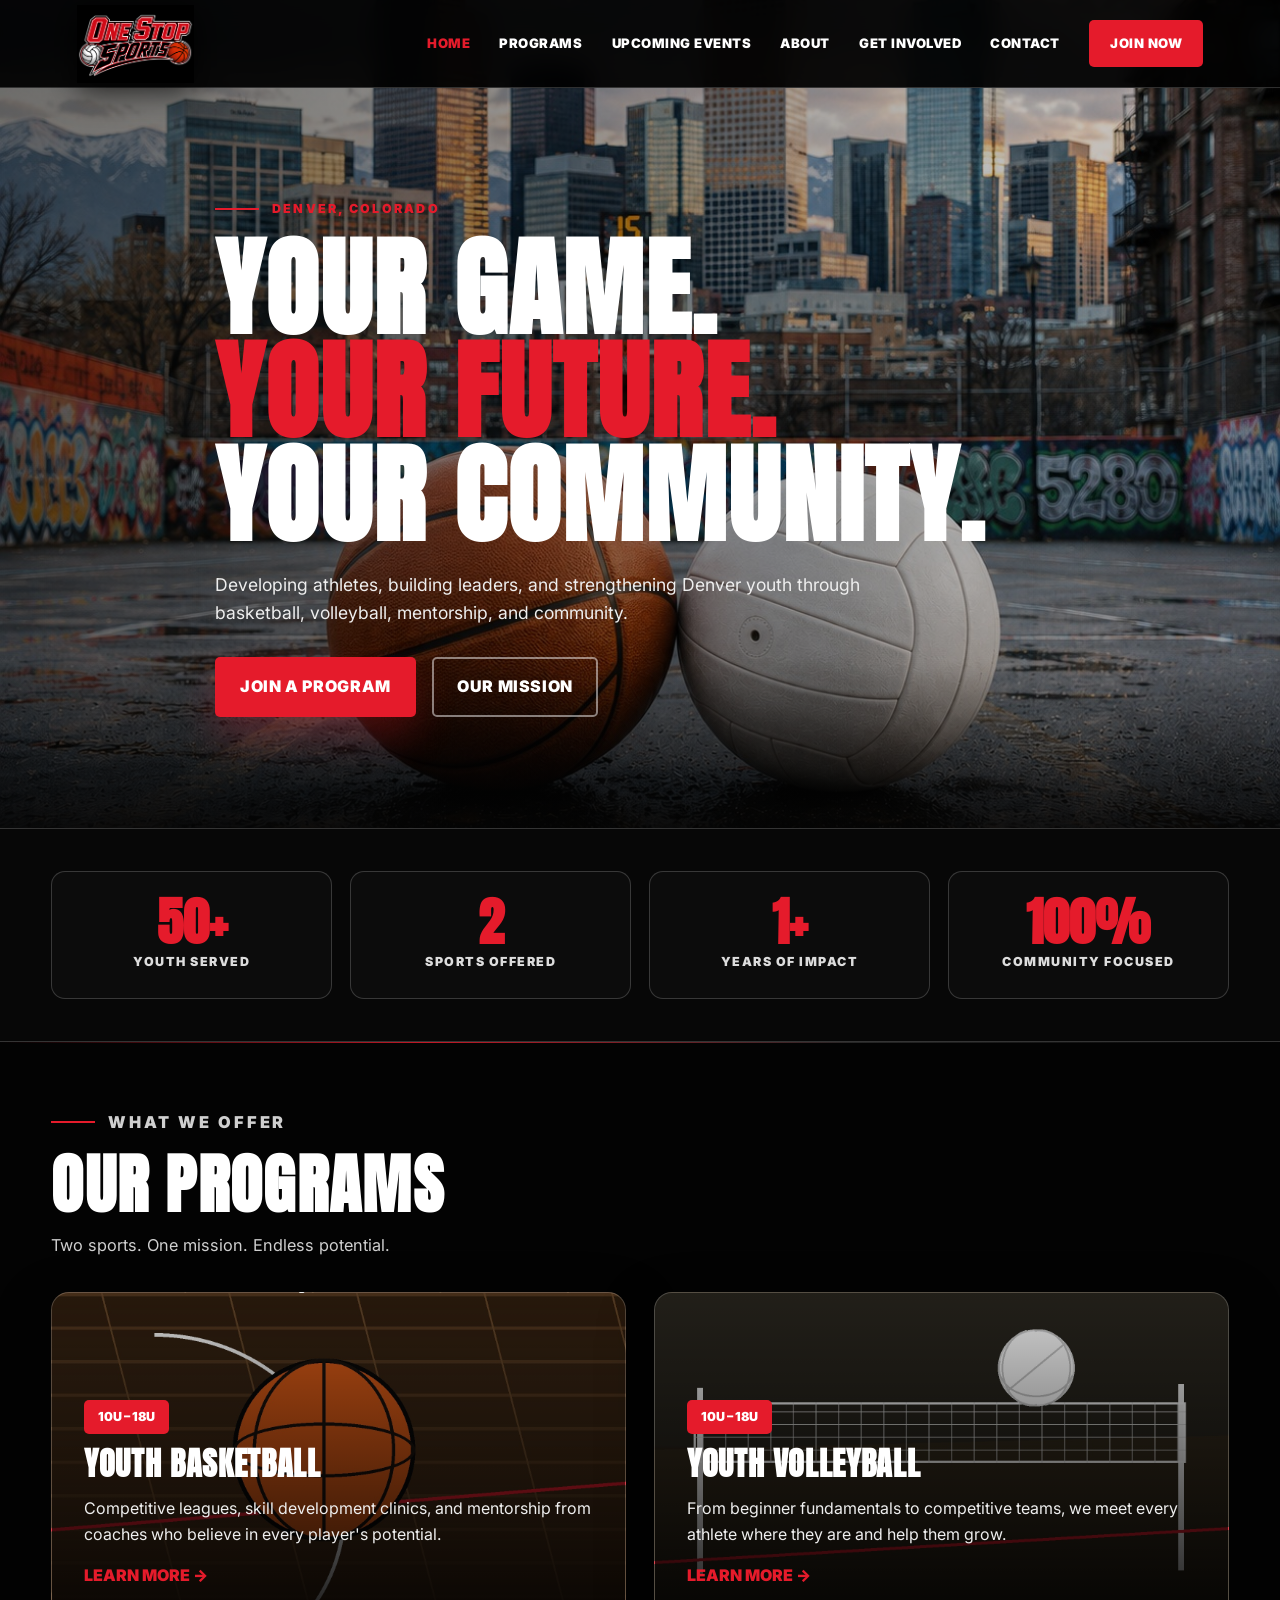
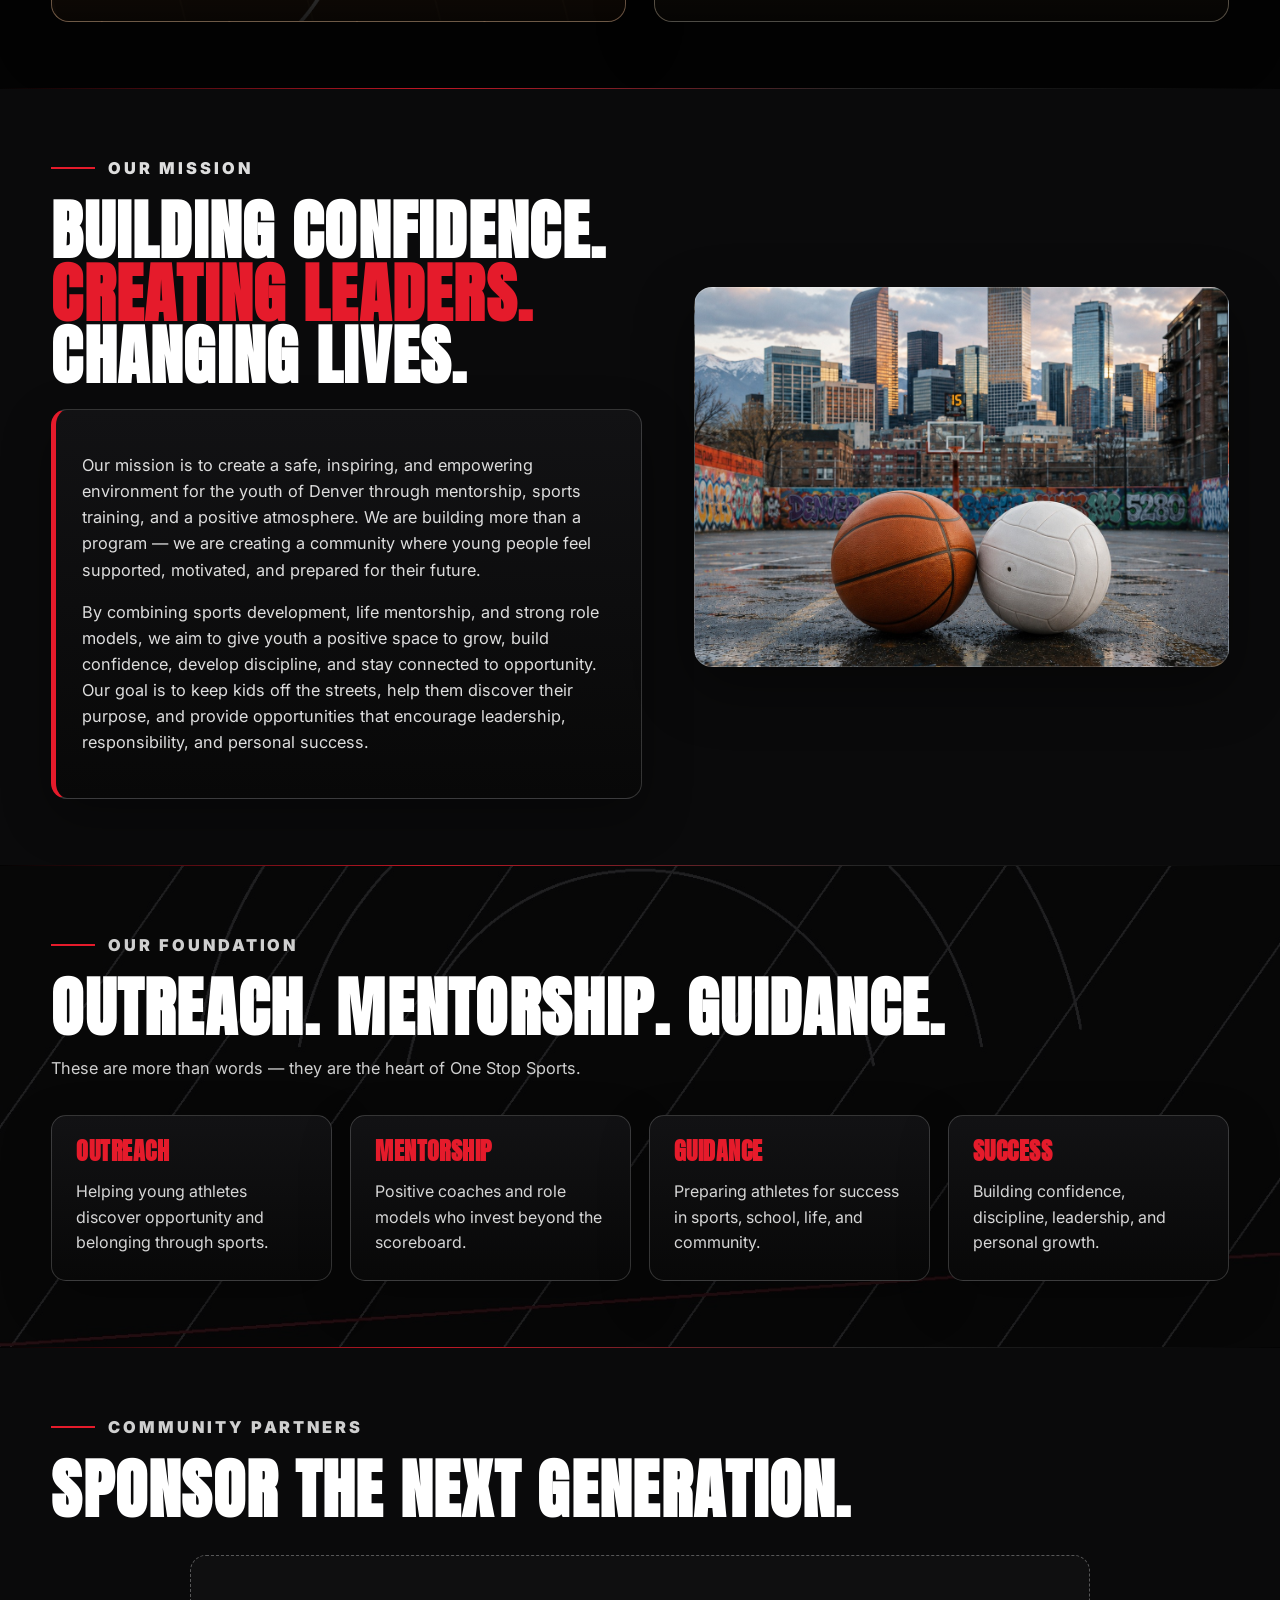
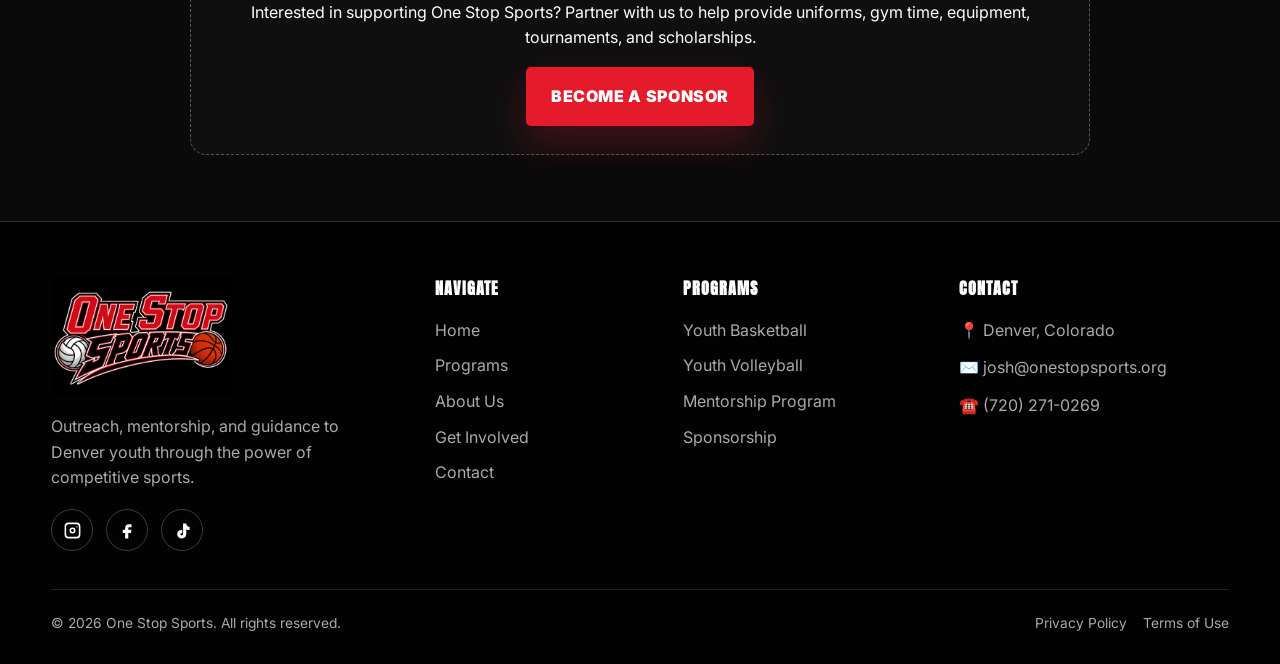
==== commit b395d1f7: "Add files via upload" ====
--- a/index.html
+++ b/index.html
@@ -11,7 +11,7 @@
 <header class="header">
   <a class="logo" href="index.html"><img src="./assets/logo.png" alt="One Stop Sports logo"></a>
   <button class="menu" aria-label="Open menu">☰</button>
-  <nav class="nav"><a class="active" href="index.html">Home</a><a class="" href="programs.html">Programs</a><a class="" href="about.html">About</a><a class="" href="get-involved.html">Get Involved</a><a class="" href="contact.html">Contact</a><a class="join" href="get-involved.html">Join Now</a></nav>
+  <nav class="nav"><a class="active" href="index.html">Home</a><a class="" href="programs.html">Programs</a><a class="" href="upcoming-events.html">Upcoming Events</a><a class="" href="about.html">About</a><a class="" href="get-involved.html">Get Involved</a><a class="" href="contact.html">Contact</a><a class="join" href="get-involved.html">Join Now</a></nav>
 </header>
 <main>
   <section class="hero">
--- a/css/styles.css
+++ b/css/styles.css
@@ -126,3 +126,153 @@
   .section{padding:56px 0}
   .footer-logo{width:165px}
 }
+
+
+/* Upcoming Events */
+.events-page{
+  background:#060606;
+}
+.events-hero{
+  padding:150px 0 74px;
+  background:
+    linear-gradient(135deg,rgba(0,0,0,.80),rgba(0,0,0,.42)),
+    url('../assets/texture.jpg') center/cover;
+  border-bottom:1px solid var(--line);
+}
+.events-hero p{
+  max-width:720px;
+  color:#d6d6d6;
+}
+.events-section{
+  position:relative;
+  padding:66px 0;
+  background:#0a0a0b;
+}
+.events-section:before{
+  content:"";
+  position:absolute;
+  inset:0;
+  background:url('../assets/texture.jpg') center/cover;
+  opacity:.22;
+  pointer-events:none;
+}
+.events-section .container{
+  position:relative;
+  z-index:1;
+}
+.featured-event{
+  display:grid;
+  grid-template-columns:.9fr 1.1fr;
+  gap:34px;
+  align-items:stretch;
+  border:1px solid var(--line);
+  border-radius:18px;
+  overflow:hidden;
+  background:linear-gradient(180deg,#121214,#080808);
+  box-shadow:0 24px 70px rgba(0,0,0,.38);
+}
+.event-flyer{
+  background:#050505;
+  min-height:520px;
+  display:flex;
+  align-items:center;
+  justify-content:center;
+  padding:18px;
+  border-right:1px solid var(--line);
+}
+.event-flyer img{
+  width:100%;
+  height:100%;
+  max-height:620px;
+  object-fit:contain;
+  border-radius:10px;
+}
+.event-details{
+  padding:40px;
+  display:flex;
+  flex-direction:column;
+  justify-content:center;
+}
+.event-kicker{
+  color:var(--red);
+  text-transform:uppercase;
+  font-weight:900;
+  letter-spacing:.16em;
+  font-size:.78rem;
+  margin-bottom:12px;
+}
+.event-details h2{
+  font-size:clamp(2.4rem,4.6vw,4.3rem);
+  margin-bottom:20px;
+}
+.event-meta{
+  display:grid;
+  grid-template-columns:1fr 1fr;
+  gap:14px 22px;
+  margin:8px 0 28px;
+}
+.event-meta div{
+  border:1px solid var(--line);
+  border-radius:10px;
+  padding:14px 16px;
+  background:rgba(255,255,255,.025);
+}
+.event-meta strong{
+  display:block;
+  color:#fff;
+  margin-bottom:3px;
+}
+.event-meta span{
+  color:#cfcfcf;
+  font-size:.94rem;
+}
+.events-list{
+  margin-top:38px;
+}
+.events-list h3{
+  margin-bottom:18px;
+}
+.event-card-grid{
+  display:grid;
+  grid-template-columns:repeat(3,1fr);
+  gap:18px;
+}
+.event-card{
+  border:1px solid var(--line);
+  border-radius:15px;
+  padding:24px;
+  background:linear-gradient(180deg,#121214,#080808);
+}
+.event-card h4{
+  margin:0 0 10px;
+  font-family:Anton,Impact,sans-serif;
+  text-transform:uppercase;
+  font-size:1.55rem;
+}
+.event-card p{
+  color:#cfcfcf;
+  margin:0;
+}
+.event-card.placeholder{
+  border-style:dashed;
+  text-align:center;
+  display:flex;
+  align-items:center;
+  justify-content:center;
+  min-height:170px;
+}
+.event-card.placeholder p{
+  max-width:260px;
+}
+.events-note{
+  margin-top:24px;
+  color:#aaa;
+  font-size:.9rem;
+}
+@media(max-width:950px){
+  .featured-event{grid-template-columns:1fr}
+  .event-flyer{border-right:0;border-bottom:1px solid var(--line);min-height:0}
+  .event-details{padding:28px}
+  .event-meta{grid-template-columns:1fr}
+  .event-card-grid{grid-template-columns:1fr}
+}
